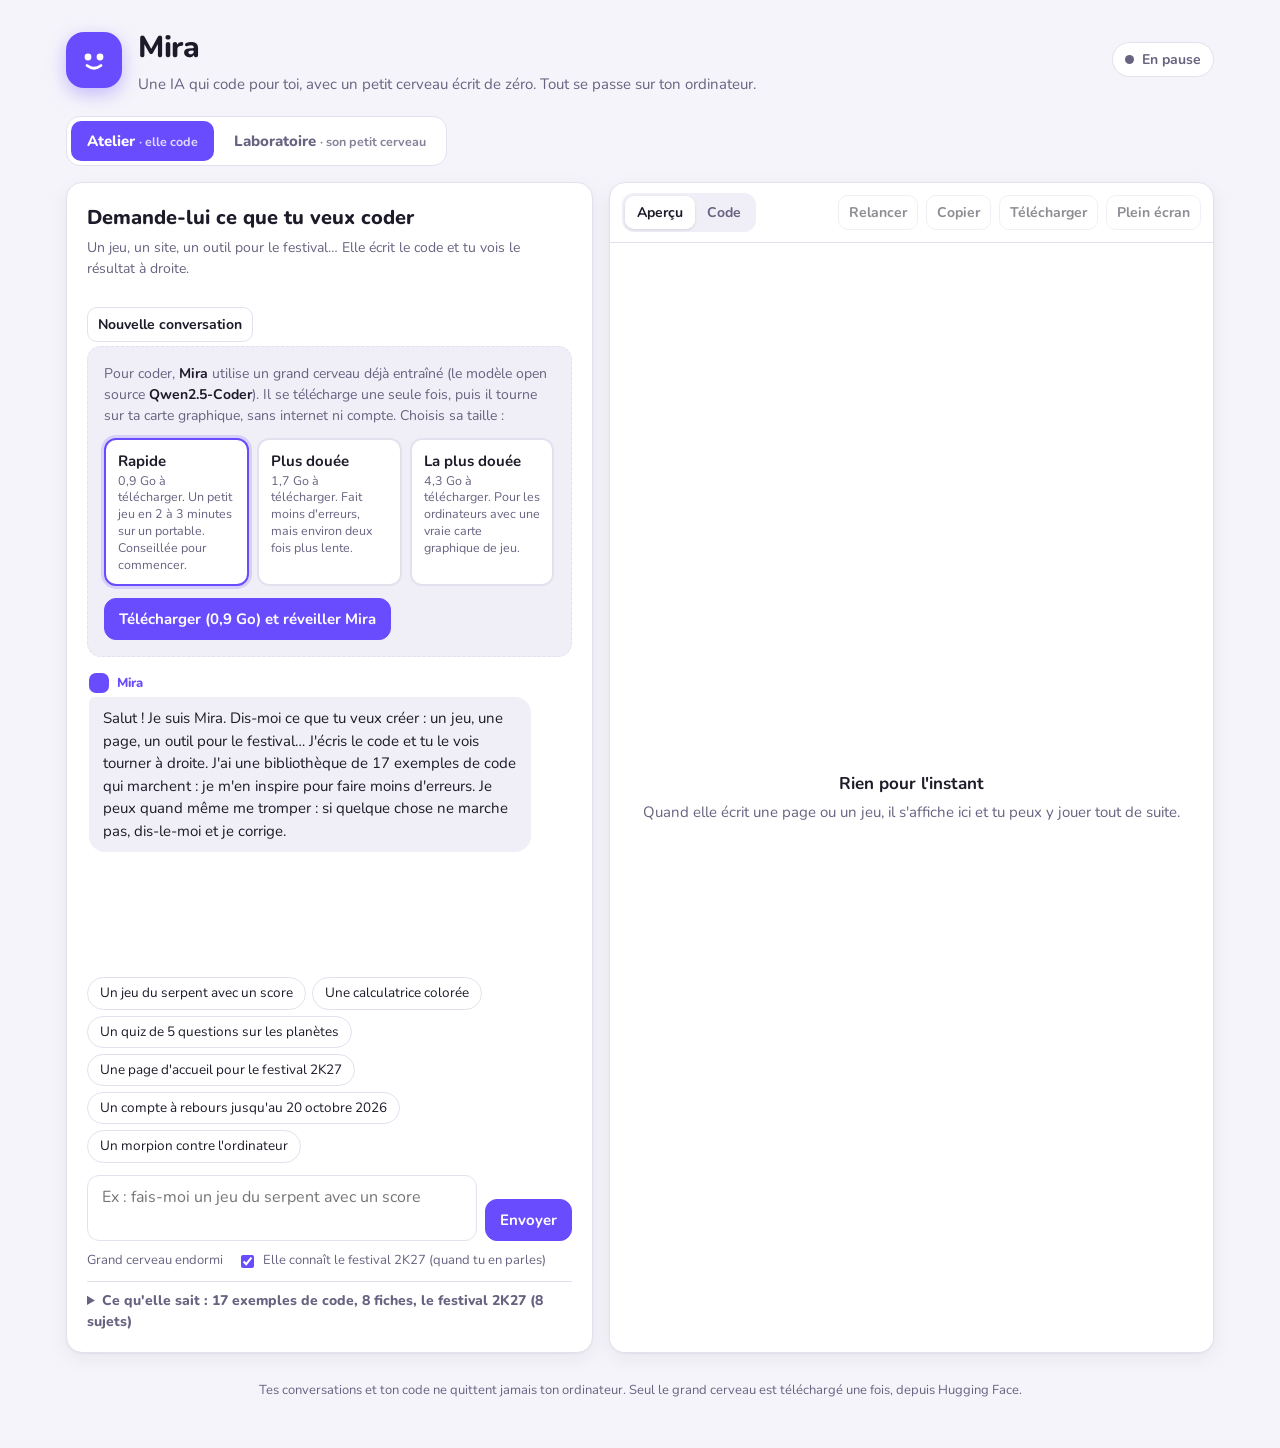
==== index.html @ 59b17da9 "Bibliothèque de Mira : 17 exemples testés, 8 fiches, festival par sujet, Tout lire" ====
<!DOCTYPE html>
<html lang="fr">
<head>
<meta charset="utf-8">
<meta name="viewport" content="width=device-width, initial-scale=1">
<title>Mira</title>
<meta name="description" content="Mira, une IA qui code pour toi et qui tourne entièrement sur ton ordinateur, avec un petit cerveau écrit de zéro que tu entraînes toi-même.">
<link rel="icon" href="data:image/svg+xml,%3Csvg xmlns='http://www.w3.org/2000/svg' viewBox='0 0 32 32'%3E%3Crect width='32' height='32' rx='9' fill='%236a4cff'/%3E%3Ccircle cx='11' cy='13' r='3' fill='white'/%3E%3Ccircle cx='21' cy='13' r='3' fill='white'/%3E%3Cpath d='M10 21q6 5 12 0' stroke='white' stroke-width='2.5' fill='none' stroke-linecap='round'/%3E%3C/svg%3E">
<link rel="preconnect" href="https://fonts.googleapis.com">
<link rel="preconnect" href="https://fonts.gstatic.com" crossorigin>
<link href="https://fonts.googleapis.com/css2?family=Nunito:wght@400;600;700;800&display=swap" rel="stylesheet">
<style>
  :root {
    --fond: #f5f4fa;
    --surface: #ffffff;
    --surface-2: #f0eef7;
    --texte: #1d1b29;
    --doux: #676380;
    --bord: #e4e1ee;
    --accent: #6a4cff;
    --accent-fort: #5536f0;
    --accent-doux: #ebe6ff;
    --sur-accent: #ffffff;
    --vert: #16925f;
    --orange: #c7661c;
    --rouge: #cf3b4b;
    --courbe: #6a4cff;
    --grille: #ebe9f2;
    --ombre: 0 1px 2px rgba(29, 27, 41, .05), 0 6px 20px rgba(29, 27, 41, .06);
    --rayon: 16px;
    --police: 'Nunito', system-ui, -apple-system, 'Segoe UI', sans-serif;
    --mono: ui-monospace, 'Cascadia Mono', 'SF Mono', Consolas, monospace;
    color-scheme: light;
  }
  @media (prefers-color-scheme: dark) {
    :root:not([data-theme="light"]) {
      --fond: #121119;
      --surface: #1b1a25;
      --surface-2: #24222f;
      --texte: #ecebf4;
      --doux: #a29eb8;
      --bord: #2e2c3c;
      --accent: #9a86ff;
      --accent-fort: #b2a3ff;
      --accent-doux: #2a2548;
      --sur-accent: #15131f;
      --vert: #3ecf8e;
      --orange: #f0a35a;
      --rouge: #ff7b88;
      --courbe: #a896ff;
      --grille: #292736;
      --ombre: 0 1px 2px rgba(0, 0, 0, .3), 0 8px 24px rgba(0, 0, 0, .25);
      color-scheme: dark;
    }
  }
  :root[data-theme="dark"] {
    --fond: #121119;
    --surface: #1b1a25;
    --surface-2: #24222f;
    --texte: #ecebf4;
    --doux: #a29eb8;
    --bord: #2e2c3c;
    --accent: #9a86ff;
    --accent-fort: #b2a3ff;
    --accent-doux: #2a2548;
    --sur-accent: #15131f;
    --vert: #3ecf8e;
    --orange: #f0a35a;
    --rouge: #ff7b88;
    --courbe: #a896ff;
    --grille: #292736;
    --ombre: 0 1px 2px rgba(0, 0, 0, .3), 0 8px 24px rgba(0, 0, 0, .25);
    color-scheme: dark;
  }

  * { box-sizing: border-box; }
  [hidden] { display: none !important; }
  html { -webkit-text-size-adjust: 100%; }
  body {
    margin: 0;
    background: var(--fond);
    color: var(--texte);
    font-family: var(--police);
    font-size: 16px;
    line-height: 1.5;
  }
  button, input, select, textarea { font: inherit; color: inherit; }
  .page { max-width: 1180px; margin: 0 auto; padding: 24px 16px 48px; }

  /* ---------- En-tête ---------- */
  .entete { display: flex; align-items: center; gap: 16px; flex-wrap: wrap; margin-bottom: 20px; }
  .logo {
    width: 56px; height: 56px; flex: none; border-radius: 18px;
    background: var(--accent); display: grid; place-items: center;
    box-shadow: 0 6px 18px color-mix(in srgb, var(--accent) 35%, transparent);
  }
  .logo svg { width: 34px; height: 34px; }
  .logo .oeil { transform-origin: center; animation: cligne 5s infinite; }
  @keyframes cligne { 0%, 94%, 100% { transform: scaleY(1); } 96% { transform: scaleY(.1); } }
  .titre { flex: 1; min-width: 220px; }
  .titre input {
    display: block; width: 100%; max-width: 420px;
    border: 1px dashed transparent; border-radius: 10px; background: transparent;
    font-size: 30px; font-weight: 800; letter-spacing: -.01em; padding: 0 8px; margin-left: -9px;
  }
  .titre input:hover { border-color: var(--bord); }
  .titre input:focus { outline: none; border-color: var(--accent); background: var(--surface); }
  .titre p { margin: 2px 0 0; color: var(--doux); font-size: 15px; }
  .pastille {
    display: inline-flex; align-items: center; gap: 8px;
    padding: 6px 12px; border-radius: 999px; background: var(--surface); border: 1px solid var(--bord);
    font-size: 14px; font-weight: 700; color: var(--doux); white-space: nowrap;
  }
  .pastille i { width: 9px; height: 9px; border-radius: 50%; background: var(--doux); }
  .pastille.active { color: var(--vert); }
  .pastille.active i { background: var(--vert); animation: pulse 1.2s infinite; }
  @keyframes pulse { 50% { opacity: .3; } }

  /* ---------- Chiffres ---------- */
  .chiffres { display: grid; grid-template-columns: repeat(6, minmax(0, 1fr)); gap: 12px; margin-bottom: 16px; }
  .chiffre { background: var(--surface); border: 1px solid var(--bord); border-radius: 14px; padding: 12px 14px; min-width: 0; }
  .chiffre span { display: block; font-size: 13px; color: var(--doux); font-weight: 600; }
  .chiffre strong { display: block; font-size: 22px; font-weight: 800; font-variant-numeric: tabular-nums; white-space: nowrap; overflow: hidden; text-overflow: ellipsis; }
  .chiffre small { display: block; font-size: 12px; color: var(--doux); white-space: nowrap; overflow: hidden; text-overflow: ellipsis; }

  /* ---------- Cartes ---------- */
  .grille { display: grid; grid-template-columns: minmax(0, 1.05fr) minmax(0, 1fr); gap: 16px; align-items: start; }
  .carte { background: var(--surface); border: 1px solid var(--bord); border-radius: var(--rayon); box-shadow: var(--ombre); padding: 20px; min-width: 0; }
  .carte h2 { margin: 0 0 4px; font-size: 20px; font-weight: 800; }
  .carte .sous { margin: 0 0 16px; color: var(--doux); font-size: 14px; }
  h3 { font-size: 15px; margin: 20px 0 8px; }

  .boutons { display: flex; flex-wrap: wrap; gap: 8px; align-items: center; }
  .bouton {
    display: inline-flex; align-items: center; justify-content: center; gap: 8px;
    border: 1px solid var(--bord); background: var(--surface); border-radius: 12px;
    padding: 9px 14px; font-weight: 700; font-size: 15px; cursor: pointer;
    transition: background .15s, border-color .15s, transform .05s;
  }
  .bouton:hover { border-color: var(--accent); }
  .bouton:active { transform: translateY(1px); }
  .bouton:disabled { opacity: .5; cursor: default; }
  .bouton.principal { background: var(--accent); border-color: var(--accent); color: var(--sur-accent); min-width: 150px; }
  .bouton.principal:hover { background: var(--accent-fort); }
  .bouton.danger { color: var(--rouge); }
  .bouton.petit { padding: 6px 10px; font-size: 14px; border-radius: 10px; }
  .bouton svg { width: 16px; height: 16px; }
  select.bouton { padding-right: 10px; }
  :focus-visible { outline: 2px solid var(--accent); outline-offset: 2px; }

  .conseil {
    margin: 14px 0 0; padding: 10px 12px; border-radius: 12px;
    background: var(--accent-doux); color: var(--texte); font-size: 14px;
  }
  .conseil[hidden] { display: none; }

  /* ---------- Courbe ---------- */
  .courbe { position: relative; margin-top: 16px; height: 190px; border-radius: 12px; background: var(--surface-2); }
  .courbe canvas { position: absolute; inset: 0; width: 100%; height: 100%; }
  .courbe .vide { position: absolute; inset: 0; display: grid; place-items: center; color: var(--doux); font-size: 14px; text-align: center; padding: 16px; }
  .courbe .vide[hidden] { display: none; }
  .legende { display: flex; justify-content: space-between; gap: 8px; font-size: 12px; color: var(--doux); margin-top: 6px; }

  /* ---------- Journal ---------- */
  .journal { list-style: none; margin: 0; padding: 0; max-height: 360px; overflow-y: auto; display: grid; gap: 8px; }
  .journal li { border: 1px solid var(--bord); border-radius: 12px; padding: 8px 12px; }
  .journal .meta { font-size: 12px; color: var(--doux); font-weight: 700; display: flex; justify-content: space-between; gap: 8px; }
  .journal .ecrit { font-family: var(--mono); font-size: 13.5px; white-space: pre-wrap; word-break: break-word; margin-top: 2px; }
  .journal .question { color: var(--doux); }
  .journal:empty::before { content: "Rien pour l'instant."; color: var(--doux); font-size: 14px; }

  /* ---------- Discussion ---------- */
  .discussion { display: flex; flex-direction: column; }
  .modes { display: inline-flex; padding: 3px; background: var(--surface-2); border-radius: 12px; margin-bottom: 12px; }
  .modes button { border: 0; background: transparent; padding: 6px 12px; border-radius: 9px; font-weight: 700; font-size: 14px; color: var(--doux); cursor: pointer; }
  .modes button[aria-pressed="true"] { background: var(--surface); color: var(--texte); box-shadow: 0 1px 3px rgba(0,0,0,.12); }
  .messages {
    height: 440px; overflow-y: auto; padding: 4px 2px 8px;
    display: flex; flex-direction: column; gap: 10px;
  }
  .bulle { max-width: 86%; padding: 9px 13px; border-radius: 16px; white-space: pre-wrap; word-break: break-word; }
  .bulle.toi { align-self: flex-end; background: var(--accent); color: var(--sur-accent); border-bottom-right-radius: 6px; }
  .bulle.ia { align-self: flex-start; background: var(--surface-2); border-bottom-left-radius: 6px; }
  .bulle.ia .qui { display: block; font-size: 12px; font-weight: 800; color: var(--accent); margin-bottom: 1px; }
  .bulle.ia b { font-weight: 800; }
  .bulle .ecrit:empty::after { content: "…"; animation: pulse 1s infinite; }
  .bulle .apprendre { display: block; margin-top: 6px; border: 0; background: none; padding: 0; color: var(--doux); font-size: 13px; font-weight: 700; cursor: pointer; text-decoration: underline; text-underline-offset: 2px; }
  .bulle .apprendre:hover { color: var(--accent); }
  .lecon { display: flex; gap: 6px; margin-top: 8px; flex-wrap: wrap; }
  .lecon input { flex: 1; min-width: 160px; border: 1px solid var(--bord); background: var(--surface); border-radius: 10px; padding: 6px 10px; }
  .accueil { margin: auto; text-align: center; color: var(--doux); font-size: 14px; max-width: 320px; padding: 20px 0; }
  .accueil strong { display: block; color: var(--texte); font-size: 16px; margin-bottom: 4px; }
  .suggestions { display: flex; flex-wrap: wrap; justify-content: center; gap: 6px; margin-top: 12px; }
  .suggestions button { border: 1px solid var(--bord); background: var(--surface); border-radius: 999px; padding: 4px 11px; font-size: 13px; cursor: pointer; }
  .suggestions button:hover { border-color: var(--accent); }
  .saisie { display: flex; gap: 8px; margin-top: 10px; }
  .saisie input { flex: 1; min-width: 0; border: 1px solid var(--bord); background: var(--surface); border-radius: 12px; padding: 10px 14px; }
  .saisie input:focus { outline: none; border-color: var(--accent); }
  .reglage { display: flex; align-items: center; gap: 10px; margin-top: 12px; font-size: 14px; color: var(--doux); flex-wrap: wrap; }
  .reglage input[type="range"] { flex: 1; min-width: 120px; accent-color: var(--accent); }
  .reglage output { font-weight: 800; color: var(--texte); min-width: 74px; }

  /* ---------- Onglets ---------- */
  .onglets { margin-top: 16px; }
  .barre-onglets { display: flex; gap: 4px; overflow-x: auto; border-bottom: 1px solid var(--bord); margin: -4px -4px 18px; padding: 0 4px; }
  .barre-onglets button {
    border: 0; background: none; padding: 10px 14px; font-weight: 800; font-size: 15px; color: var(--doux);
    border-bottom: 3px solid transparent; margin-bottom: -1px; cursor: pointer; white-space: nowrap;
  }
  .barre-onglets button[aria-selected="true"] { color: var(--texte); border-bottom-color: var(--accent); }
  [role="tabpanel"][hidden] { display: none; }

  textarea.texte {
    width: 100%; min-height: 320px; resize: vertical; border: 1px solid var(--bord); border-radius: 12px;
    background: var(--surface-2); padding: 12px 14px; font-family: var(--mono); font-size: 13.5px; line-height: 1.45;
  }
  textarea.texte:focus { outline: none; border-color: var(--accent); }
  .compteur { font-size: 13px; color: var(--doux); margin: 8px 0 0; }
  .lecons { list-style: none; margin: 0; padding: 0; display: grid; gap: 6px; }
  .lecons li { display: flex; gap: 10px; align-items: center; border: 1px solid var(--bord); border-radius: 10px; padding: 6px 6px 6px 12px; font-size: 14px; }
  .lecons li span { flex: 1; min-width: 0; overflow-wrap: anywhere; }
  .lecons li em { color: var(--doux); font-style: normal; }
  .lecons:empty::before { content: "Aucune leçon pour l'instant. Dans la discussion, clique sur « Lui apprendre une meilleure réponse » sous une réponse ratée."; color: var(--doux); font-size: 14px; }

  .tete { display: grid; grid-template-columns: minmax(0, 1fr) minmax(0, 1fr); gap: 20px; }
  .tete textarea { width: 100%; min-height: 110px; resize: vertical; border: 1px solid var(--bord); border-radius: 12px; background: var(--surface-2); padding: 10px 12px; font-family: var(--mono); font-size: 14px; }
  .barres { display: grid; gap: 5px; }
  .barre {
    display: grid; grid-template-columns: 42px minmax(0, 1fr) 54px; align-items: center; gap: 8px;
    border: 0; background: none; padding: 2px 4px; border-radius: 8px; cursor: pointer; text-align: left;
  }
  .barre:hover { background: var(--surface-2); }
  .barre .lettre { font-family: var(--mono); font-weight: 700; text-align: center; background: var(--surface-2); border-radius: 6px; padding: 1px 0; }
  .barre .jauge { height: 14px; border-radius: 7px; background: var(--surface-2); overflow: hidden; }
  .barre .jauge i { display: block; height: 100%; background: var(--accent); border-radius: 7px; transition: width .25s; }
  .barre .pc { font-size: 13px; font-variant-numeric: tabular-nums; color: var(--doux); text-align: right; }

  .explication { max-width: 780px; }
  .explication ol { padding-left: 22px; }
  .explication li { margin-bottom: 12px; }
  .explication li strong { display: block; }
  .schema { display: flex; flex-wrap: wrap; align-items: center; gap: 8px; margin: 8px 0 22px; }
  .schema div { background: var(--surface-2); border: 1px solid var(--bord); border-radius: 12px; padding: 8px 12px; font-size: 13px; text-align: center; }
  .schema div b { display: block; font-size: 12px; color: var(--doux); font-weight: 700; }
  .schema div code { font-family: var(--mono); font-size: 13px; }
  .schema .fleche { border: 0; background: none; padding: 0; color: var(--doux); }
  .encadre { border-left: 4px solid var(--accent); background: var(--accent-doux); padding: 12px 16px; border-radius: 0 12px 12px 0; margin-top: 18px; }
  .encadre p { margin: 6px 0 0; }

  .ligne-sauvegarde { display: flex; flex-wrap: wrap; gap: 8px; margin: 12px 0; }
  .etat-sauvegarde { color: var(--doux); font-size: 14px; }

  .toast {
    position: fixed; left: 50%; bottom: 20px; transform: translate(-50%, 20px); opacity: 0;
    background: var(--texte); color: var(--fond); padding: 10px 16px; border-radius: 12px; font-weight: 700; font-size: 14px;
    transition: opacity .2s, transform .2s; pointer-events: none; max-width: calc(100% - 32px); text-align: center; z-index: 10;
  }
  .toast.visible { opacity: 1; transform: translate(-50%, 0); }
  footer { margin-top: 28px; color: var(--doux); font-size: 13px; text-align: center; }

  /* ---------- Les deux espaces : Atelier / Laboratoire ---------- */
  .vues { display: inline-flex; gap: 4px; padding: 4px; background: var(--surface); border: 1px solid var(--bord); border-radius: 14px; margin-bottom: 16px; max-width: 100%; overflow-x: auto; }
  .vues button { border: 0; background: none; padding: 9px 16px; border-radius: 10px; font-weight: 800; font-size: 15px; color: var(--doux); cursor: pointer; white-space: nowrap; }
  .vues button[aria-selected="true"] { background: var(--accent); color: var(--sur-accent); }
  .vues button small { font-weight: 700; opacity: .8; }
  .vue[hidden] { display: none; }

  /* ---------- Atelier ---------- */
  .atelier { display: grid; grid-template-columns: minmax(0, 1fr) minmax(0, 1.15fr); gap: 16px; align-items: stretch; }
  .conversation { display: flex; flex-direction: column; min-height: 660px; }
  .entete-carte { display: flex; justify-content: space-between; align-items: flex-start; gap: 12px; flex-wrap: wrap; }
  .reveil { border: 1px dashed var(--bord); border-radius: 14px; padding: 16px; margin: 4px 0 12px; background: var(--surface-2); }
  .reveil[hidden] { display: none; }
  .reveil p { margin: 0 0 12px; font-size: 14px; color: var(--doux); }
  .reveil p strong { color: var(--texte); }
  .modeles { display: grid; grid-template-columns: repeat(3, minmax(0, 1fr)); gap: 8px; margin-bottom: 12px; }
  .modele { position: relative; display: block; border: 2px solid var(--bord); border-radius: 12px; padding: 10px 12px; background: var(--surface); cursor: pointer; }
  .modele input { position: absolute; opacity: 0; pointer-events: none; }
  .modele:has(input:checked) { border-color: var(--accent); box-shadow: 0 0 0 3px color-mix(in srgb, var(--accent) 18%, transparent); }
  .modele:has(input:focus-visible) { outline: 2px solid var(--accent); outline-offset: 2px; }
  .modele b { display: block; font-size: 15px; }
  .modele span { display: block; font-size: 12.5px; color: var(--doux); line-height: 1.35; }
  .modele em { display: inline-block; margin-top: 4px; font-style: normal; font-size: 12px; font-weight: 800; color: var(--vert); }
  .progression { height: 10px; border-radius: 5px; background: var(--surface); border: 1px solid var(--bord); overflow: hidden; margin-top: 12px; }
  .progression i { display: block; height: 100%; width: 0; background: var(--accent); transition: width .3s; }
  .progression[hidden], #progression-texte[hidden] { display: none; }
  #progression-texte { margin: 6px 0 0; font-size: 13px; color: var(--doux); }
  .alerte { margin: 10px 0 0; padding: 10px 12px; border-radius: 10px; background: color-mix(in srgb, var(--rouge) 12%, transparent); color: var(--texte); font-size: 14px; }
  .alerte[hidden] { display: none; }

  .fil { flex: 1; min-height: 300px; max-height: 560px; overflow-y: auto; display: flex; flex-direction: column; gap: 12px; padding: 4px 2px 8px; }
  .msg { max-width: 92%; word-break: break-word; }
  .msg.toi { align-self: flex-end; background: var(--accent); color: var(--sur-accent); padding: 9px 13px; border-radius: 16px 16px 6px 16px; white-space: pre-wrap; }
  .msg.mira { align-self: flex-start; width: 92%; }
  .msg.mira .qui { display: flex; align-items: center; gap: 8px; font-size: 13px; font-weight: 800; color: var(--accent); margin-bottom: 4px; }
  .msg.mira .qui i { width: 20px; height: 20px; border-radius: 7px; background: var(--accent); display: inline-block; }
  .msg.mira .corps { background: var(--surface-2); padding: 10px 14px; border-radius: 6px 16px 16px 16px; font-size: 15px; }
  .corps > :first-child { margin-top: 0; }
  .corps > :last-child { margin-bottom: 0; }
  .corps p { margin: 0 0 8px; }
  .corps ul, .corps ol { margin: 0 0 8px; padding-left: 22px; }
  .corps h3, .corps h4 { margin: 10px 0 6px; font-size: 15px; }
  .corps code.enligne { font-family: var(--mono); font-size: 13.5px; background: var(--surface); border: 1px solid var(--bord); border-radius: 6px; padding: 0 5px; }
  .corps .curseur::after { content: "▍"; color: var(--accent); animation: pulse 1s infinite; }
  .note { font-size: 13px; color: var(--doux); margin-top: 6px; }
  .bloc-code { margin: 8px 0; border: 1px solid var(--bord); border-radius: 12px; overflow: hidden; background: var(--surface); }
  .bloc-entete { display: flex; align-items: center; gap: 6px; padding: 6px 8px 6px 12px; border-bottom: 1px solid var(--bord); font-size: 12px; font-weight: 800; color: var(--doux); text-transform: uppercase; letter-spacing: .04em; }
  .bloc-entete span { flex: 1; }
  .bloc-entete button { text-transform: none; letter-spacing: 0; }
  .bloc-code pre { margin: 0; padding: 10px 12px; max-height: 260px; overflow: auto; font-family: var(--mono); font-size: 12.5px; line-height: 1.5; tab-size: 2; }
  .idees { display: flex; flex-wrap: wrap; gap: 6px; margin: 8px 0 4px; }
  .idees[hidden] { display: none; }
  .idees button { border: 1px solid var(--bord); background: var(--surface); border-radius: 999px; padding: 5px 12px; font-size: 13.5px; cursor: pointer; }
  .idees button:hover { border-color: var(--accent); }
  .demande { display: flex; gap: 8px; align-items: flex-end; margin-top: 8px; }
  .demande textarea { flex: 1; min-width: 0; resize: none; max-height: 180px; border: 1px solid var(--bord); background: var(--surface); border-radius: 12px; padding: 10px 14px; line-height: 1.4; }
  .demande textarea:focus { outline: none; border-color: var(--accent); }
  .demande .bouton { min-width: 0; }
  .etat-cerveau { display: flex; flex-wrap: wrap; align-items: center; gap: 8px 14px; margin-top: 10px; font-size: 13px; color: var(--doux); }
  .etat-cerveau label { display: inline-flex; align-items: center; gap: 6px; cursor: pointer; }
  .etat-cerveau input { accent-color: var(--accent); }
  .savoirs { margin-top: 10px; border-top: 1px solid var(--bord); padding-top: 8px; }
  .savoirs summary { cursor: pointer; font-size: 14px; font-weight: 800; color: var(--doux); }
  .savoirs summary:hover { color: var(--accent); }
  .savoirs .sous { margin: 8px 0; font-size: 13px; }
  .savoirs-liste { display: flex; flex-wrap: wrap; gap: 6px; }
  .savoirs-liste button { border: 1px solid var(--bord); background: var(--surface); border-radius: 999px; padding: 4px 11px; font-size: 13px; cursor: pointer; }
  .savoirs-liste button:hover { border-color: var(--accent); }
  .lien { border: 0; background: none; padding: 0; color: var(--doux); font-weight: 700; font-size: 13px; text-decoration: underline; text-underline-offset: 2px; cursor: pointer; }
  .lien:hover { color: var(--accent); }

  .apercu { display: flex; flex-direction: column; min-height: 660px; padding: 0; overflow: hidden; }
  .apercu-barre { display: flex; align-items: center; gap: 8px; padding: 10px 12px; border-bottom: 1px solid var(--bord); flex-wrap: wrap; }
  .apercu-barre .modes { margin: 0; }
  .apercu-barre .espace { flex: 1; }
  .apercu-corps { position: relative; flex: 1; min-height: 560px; background: #fff; }
  .apercu-corps iframe { position: absolute; inset: 0; width: 100%; height: 100%; border: 0; background: #fff; }
  .apercu-corps pre { position: absolute; inset: 0; margin: 0; overflow: auto; padding: 14px 16px; background: var(--surface); color: var(--texte); font-family: var(--mono); font-size: 13px; line-height: 1.5; tab-size: 2; }
  .apercu-corps pre[hidden], .apercu-corps iframe[hidden], .apercu-vide[hidden] { display: none; }
  .apercu-vide { position: absolute; inset: 0; display: grid; place-items: center; text-align: center; padding: 24px; background: var(--surface); color: var(--doux); font-size: 15px; }
  .apercu-vide strong { display: block; color: var(--texte); font-size: 17px; margin-bottom: 4px; }
  .erreur-code {
    position: absolute; left: 12px; right: 12px; bottom: 12px; display: flex; flex-wrap: wrap; align-items: center; gap: 8px;
    padding: 10px 12px; border-radius: 12px; background: var(--surface); border: 2px solid var(--rouge); box-shadow: var(--ombre); font-size: 14px;
  }
  .erreur-code span { flex: 1; min-width: 200px; overflow-wrap: anywhere; }
  .modes button:disabled { opacity: .45; cursor: default; }

  /* Couleurs du code (highlight.js) */
  .hljs-keyword, .hljs-selector-tag, .hljs-built_in, .hljs-name { color: #8250df; }
  .hljs-string, .hljs-attr-value, .hljs-template-variable, .hljs-addition { color: #0a7f4f; }
  .hljs-number, .hljs-literal, .hljs-symbol { color: #b35900; }
  .hljs-comment, .hljs-quote, .hljs-meta { color: #8a8799; font-style: italic; }
  .hljs-attr, .hljs-attribute, .hljs-property, .hljs-selector-class, .hljs-selector-id { color: #0550ae; }
  .hljs-title, .hljs-title.function_, .hljs-section { color: #c2185b; }
  @media (prefers-color-scheme: dark) {
    :root:not([data-theme="light"]) .hljs-keyword, :root:not([data-theme="light"]) .hljs-selector-tag, :root:not([data-theme="light"]) .hljs-built_in, :root:not([data-theme="light"]) .hljs-name { color: #c4a7ff; }
    :root:not([data-theme="light"]) .hljs-string, :root:not([data-theme="light"]) .hljs-template-variable, :root:not([data-theme="light"]) .hljs-addition { color: #7ee0a8; }
    :root:not([data-theme="light"]) .hljs-number, :root:not([data-theme="light"]) .hljs-literal, :root:not([data-theme="light"]) .hljs-symbol { color: #ffb86b; }
    :root:not([data-theme="light"]) .hljs-attr, :root:not([data-theme="light"]) .hljs-attribute, :root:not([data-theme="light"]) .hljs-property, :root:not([data-theme="light"]) .hljs-selector-class, :root:not([data-theme="light"]) .hljs-selector-id { color: #8ec5ff; }
    :root:not([data-theme="light"]) .hljs-title, :root:not([data-theme="light"]) .hljs-section { color: #ff8fc2; }
  }

  @media (max-width: 980px) {
    .chiffres { grid-template-columns: repeat(3, minmax(0, 1fr)); }
    .grille { grid-template-columns: minmax(0, 1fr); }
    .tete { grid-template-columns: minmax(0, 1fr); }
    .atelier { grid-template-columns: minmax(0, 1fr); }
    .conversation { min-height: 0; }
    .apercu { min-height: 520px; }
    .apercu-corps { min-height: 460px; }
  }
  @media (max-width: 620px) {
    .modeles { grid-template-columns: minmax(0, 1fr); }
  }
  @media (max-width: 520px) {
    .page { padding-top: 16px; }
    .chiffres { grid-template-columns: repeat(2, minmax(0, 1fr)); gap: 8px; }
    .chiffre strong { font-size: 19px; }
    .carte { padding: 16px; }
    .titre input { font-size: 26px; }
    .messages { height: 380px; }
    .bouton.principal { flex: 1; }
  }
</style>
</head>
<body>
<div class="page">

  <header class="entete">
    <div class="logo" aria-hidden="true">
      <svg viewBox="0 0 34 34"><g class="oeil"><circle cx="11" cy="14" r="3.4" fill="#fff"/><circle cx="23" cy="14" r="3.4" fill="#fff"/></g><path d="M10 22.5q7 5.5 14 0" stroke="#fff" stroke-width="2.8" fill="none" stroke-linecap="round"/></svg>
    </div>
    <div class="titre">
      <input id="nom" maxlength="24" spellcheck="false" autocomplete="off" title="Clique pour renommer ton IA" aria-label="Nom de ton IA">
      <p>Une IA qui code pour toi, avec un petit cerveau écrit de zéro. Tout se passe sur ton ordinateur.</p>
    </div>
    <span class="pastille" id="pastille" title="État de l'entraînement du petit cerveau"><i></i><span>En pause</span></span>
  </header>

  <nav class="vues" role="tablist" aria-label="Espaces">
    <button role="tab" id="onglet-atelier" aria-controls="vue-atelier" aria-selected="true">Atelier <small>· elle code</small></button>
    <button role="tab" id="onglet-labo" aria-controls="vue-labo" aria-selected="false" tabindex="-1">Laboratoire <small>· son petit cerveau</small></button>
  </nav>

  <div class="vue" id="vue-atelier" role="tabpanel" aria-labelledby="onglet-atelier">
    <div class="atelier">
      <article class="carte conversation">
        <div class="entete-carte">
          <div>
            <h2 id="titre-atelier">Demande-lui ce que tu veux coder</h2>
            <p class="sous">Un jeu, un site, un outil pour le festival… Elle écrit le code et tu vois le résultat à droite.</p>
          </div>
          <button class="bouton petit" type="button" id="nouvelle-conversation">Nouvelle conversation</button>
        </div>

        <div class="reveil" id="reveil">
          <p>Pour coder, <strong id="nom-reveil">Mira</strong> utilise un grand cerveau déjà entraîné (le modèle open source <strong>Qwen2.5-Coder</strong>). Il se télécharge une seule fois, puis il tourne sur ta carte graphique, sans internet ni compte. Choisis sa taille :</p>
          <div class="modeles" id="modeles" role="radiogroup" aria-label="Taille du grand cerveau"></div>
          <button class="bouton principal" type="button" id="reveiller">Réveiller Mira</button>
          <div class="progression" id="progression" hidden><i></i></div>
          <p id="progression-texte" hidden></p>
          <p class="alerte" id="alerte-gpu" hidden></p>
        </div>

        <div class="fil" id="fil" aria-live="polite"></div>
        <div class="idees" id="idees"></div>
        <form class="demande" id="demande" autocomplete="off">
          <textarea id="texte-demande" rows="2" placeholder="Ex : fais-moi un jeu du serpent avec un score" aria-label="Ta demande"></textarea>
          <button class="bouton principal" type="submit" id="envoyer">Envoyer</button>
          <button class="bouton" type="button" id="arreter" hidden>Stop</button>
        </form>
        <div class="etat-cerveau">
          <span id="etat-grand-cerveau">Grand cerveau endormi</span>
          <label title="Ajoute le programme du festival 2K27 à ce qu'elle sait"><input type="checkbox" id="avec-festival"> Elle connaît le festival 2K27 (quand tu en parles)</label>
          <button class="lien" type="button" id="changer-cerveau" hidden>Changer de taille</button>
        </div>
        <details class="savoirs" id="savoirs">
          <summary id="savoirs-titre">Ce qu'elle sait</summary>
          <p class="sous">Avant de répondre, elle cherche ici ce qui ressemble à ta demande et le relit. Clique sur un exemple pour le voir tourner.</p>
          <div class="savoirs-liste" id="savoirs-exemples"></div>
          <p class="sous" id="savoirs-fiches"></p>
        </details>
      </article>

      <article class="carte apercu" aria-label="Résultat">
        <div class="apercu-barre">
          <div class="modes" role="group" aria-label="Affichage">
            <button type="button" id="voir-apercu" aria-pressed="true">Aperçu</button>
            <button type="button" id="voir-code" aria-pressed="false">Code</button>
          </div>
          <span class="espace"></span>
          <button class="bouton petit" type="button" id="recharger" disabled>Relancer</button>
          <button class="bouton petit" type="button" id="copier" disabled>Copier</button>
          <button class="bouton petit" type="button" id="telecharger-code" disabled>Télécharger</button>
          <button class="bouton petit" type="button" id="plein-ecran" disabled>Plein écran</button>
        </div>
        <div class="apercu-corps">
          <iframe id="cadre" title="Aperçu du code de Mira" sandbox="allow-scripts allow-modals allow-forms allow-pointer-lock" hidden></iframe>
          <pre id="code-brut" hidden><code></code></pre>
          <div class="apercu-vide" id="apercu-vide"><div><strong>Rien pour l'instant</strong>Quand elle écrit une page ou un jeu, il s'affiche ici et tu peux y jouer tout de suite.</div></div>
        </div>
      </article>
    </div>
  </div>

  <div class="vue" id="vue-labo" role="tabpanel" aria-labelledby="onglet-labo" hidden>
  <section class="chiffres" aria-label="Où en est ton IA">
    <div class="chiffre"><span>Étape</span><strong id="c-etape">0</strong><small>d'entraînement</small></div>
    <div class="chiffre"><span>Lettres lues</span><strong id="c-lettres">0</strong><small id="c-pages">≈ 0 page</small></div>
    <div class="chiffre"><span>Réussite</span><strong id="c-reussite">–</strong><small>lettres bien devinées</small></div>
    <div class="chiffre"><span>Erreur</span><strong id="c-perte">–</strong><small>plus c'est bas, mieux c'est</small></div>
    <div class="chiffre"><span>Vitesse</span><strong id="c-vitesse">–</strong><small>étapes par seconde</small></div>
    <div class="chiffre"><span>Cerveau</span><strong id="c-params">–</strong><small id="c-cerveau">paramètres</small></div>
  </section>

  <main class="grille">
    <article class="carte">
      <h2>Son entraînement</h2>
      <p class="sous">Elle lit ses textes et essaie de deviner chaque lettre suivante. À chaque étape, elle règle un peu ses paramètres.</p>
      <div class="boutons">
        <button class="bouton principal" id="bouton-entrainer" type="button">
          <svg viewBox="0 0 16 16" aria-hidden="true"><path d="M4 2.5v11l9-5.5z" fill="currentColor"/></svg>
          <span>Entraîner</span>
        </button>
        <select class="bouton" id="taille" aria-label="Taille du cerveau"></select>
        <button class="bouton danger" id="recommencer" type="button">Recommencer de zéro</button>
      </div>
      <p class="conseil" id="conseil-debut">Au début, ses paramètres sont tirés au hasard : elle ne sait rien du tout. Appuie sur <b>Entraîner</b> puis regarde le journal : en quelques minutes, elle passe du charabia à de vraies phrases.</p>

      <div class="courbe" id="courbe">
        <canvas id="canvas-courbe" aria-label="Courbe de l'erreur au fil de l'entraînement" role="img"></canvas>
        <div class="vide" id="courbe-vide">La courbe de son erreur apparaîtra ici pendant l'entraînement.</div>
      </div>
      <div class="legende"><span>Erreur (perte)</span><span id="legende-x">étapes</span></div>

      <h3>Journal : ce qu'elle écrit au fil du temps</h3>
      <ol class="journal" id="journal" reversed></ol>
    </article>

    <article class="carte discussion">
      <h2 id="titre-discussion">Parler avec ton IA</h2>
      <p class="sous" id="sous-discussion">Elle répond en devinant une lettre après l'autre, avec ce qu'elle a appris.</p>
      <div class="modes" role="group" aria-label="Mode">
        <button type="button" data-mode="discuter" aria-pressed="true">Discuter</button>
        <button type="button" data-mode="ecrire" aria-pressed="false">Écrire la suite</button>
      </div>
      <div class="messages" id="messages" aria-live="polite"></div>
      <form class="saisie" id="formulaire" autocomplete="off">
        <input id="message" maxlength="120" placeholder="Écris-lui quelque chose…" aria-label="Ton message">
        <button class="bouton principal" type="submit" style="min-width:0">Envoyer</button>
      </form>
      <div class="reglage">
        <label for="imagination">Imagination</label>
        <input type="range" id="imagination" min="0.2" max="1.5" step="0.05" value="0.6">
        <output id="imagination-valeur" for="imagination">0,60</output>
      </div>
    </article>
  </main>

  <section class="carte onglets">
    <div class="barre-onglets" role="tablist" aria-label="Plus">
      <button role="tab" id="t-lit" aria-controls="p-lit" aria-selected="true">Ce qu'elle lit</button>
      <button role="tab" id="t-tete" aria-controls="p-tete" aria-selected="false" tabindex="-1">Dans sa tête</button>
      <button role="tab" id="t-comment" aria-controls="p-comment" aria-selected="false" tabindex="-1">Comment ça marche</button>
      <button role="tab" id="t-sauve" aria-controls="p-sauve" aria-selected="false" tabindex="-1">Sauvegarde</button>
    </div>

    <div role="tabpanel" id="p-lit" aria-labelledby="t-lit">
      <p class="sous">Tout ce qu'elle saura dire vient de ces textes. Change-les, ajoute tes propres phrases, puis clique sur « Utiliser ce texte ». Pour qu'elle sache discuter, garde le format <code>Toi : …</code> / <code>IA : …</code>. <code>{nom}</code> sera remplacé par son nom.</p>
      <div class="boutons" style="margin-bottom:10px">
        <button class="bouton petit" type="button" data-modele="tout">Tout lire (le plus de données)</button>
        <button class="bouton petit" type="button" data-modele="discussions">Modèle : discussions</button>
        <button class="bouton petit" type="button" data-modele="festival">Modèle : festival 2K27</button>
        <button class="bouton petit" type="button" data-modele="histoires">Modèle : histoires</button>
        <button class="bouton petit" type="button" data-modele="vide">Page blanche</button>
      </div>
      <textarea class="texte" id="textes" spellcheck="false" aria-label="Les textes qu'elle lit"></textarea>
      <p class="compteur" id="compteur"></p>
      <div class="boutons" style="margin-top:10px">
        <button class="bouton principal" type="button" id="utiliser" disabled>Utiliser ce texte</button>
        <button class="bouton" type="button" id="annuler-textes" disabled>Annuler les changements</button>
      </div>
      <h3>Tes leçons</h3>
      <p class="sous" style="margin-bottom:8px">Les bonnes réponses que tu lui as apprises dans la discussion. Elle les révise plus souvent que le reste.</p>
      <ul class="lecons" id="lecons"></ul>
    </div>

    <div role="tabpanel" id="p-tete" aria-labelledby="t-tete" hidden>
      <p class="sous">Écris le début d'un texte : tu vois les lettres qu'elle pense voir venir ensuite, avec leur probabilité. Clique sur une lettre pour l'ajouter et continuer. Pendant l'entraînement, regarde ses certitudes grandir !</p>
      <div class="tete">
        <div>
          <textarea id="tete-texte" spellcheck="false" aria-label="Début du texte"></textarea>
          <div class="boutons" style="margin-top:8px">
            <button class="bouton petit" type="button" id="tete-hasard">Laisser l'IA choisir</button>
            <button class="bouton petit" type="button" id="tete-effacer">Effacer la dernière lettre</button>
          </div>
        </div>
        <div class="barres" id="barres" aria-live="polite"></div>
      </div>
    </div>

    <div role="tabpanel" id="p-comment" aria-labelledby="t-comment" hidden>
      <div class="explication">
        <div class="schema" aria-label="Schéma du cerveau">
          <div><b>Texte</b><code>Je m'appel</code></div><span class="fleche">→</span>
          <div><b>Numéros</b><code>36 71 1 …</code></div><span class="fleche">→</span>
          <div><b>Plongements</b>listes de nombres</div><span class="fleche">→</span>
          <div><b>Attention + réflexion</b><span id="schema-couches">× 2 couches</span></div><span class="fleche">→</span>
          <div><b>Probabilités</b><code>« l » : 94 %</code></div><span class="fleche">→</span>
          <div><b>Lettre choisie</b><code>l</code></div>
        </div>
        <ol>
          <li><strong>Elle lit lettre par lettre.</strong>Ton IA connaît 125 caractères : les lettres, les accents, les chiffres et la ponctuation. Chaque caractère a un numéro, et elle ne voit que ces numéros.</li>
          <li><strong>Chaque lettre devient une liste de nombres.</strong>C'est son « plongement ». Au début, ces nombres sont tirés au hasard. Avec l'entraînement, les lettres qui jouent le même rôle (comme les voyelles) finissent avec des listes qui se ressemblent.</li>
          <li><strong>L'attention : regarder en arrière.</strong>Pour deviner la suite, chaque lettre regarde les lettres d'avant et choisit celles qui comptent. Après « Enchantée, », par exemple, elle doit retrouver le prénom écrit plus haut pour le recopier.</li>
          <li><strong>Une probabilité pour chaque lettre possible.</strong>À la fin, elle donne une chance à chacun des 125 caractères. Tu peux le voir en direct dans l'onglet « Dans sa tête ».</li>
          <li><strong>Elle se corrige : c'est l'entraînement.</strong>On compare sa prédiction avec la vraie lettre du texte. L'erreur (la « perte ») mesure à quel point elle s'est trompée. Ensuite, la <em>rétropropagation</em> calcule, pour chacun de ses paramètres, dans quel sens le tourner pour se tromper un peu moins, et l'optimiseur <em>Adam</em> fait ce petit réglage. Une étape = 8 morceaux de texte lus, corrigés et réglés.</li>
          <li><strong>Pour parler, elle continue le texte.</strong>Quand tu lui écris, elle lit « Toi : ton message / IA : » et tire une lettre au hasard selon ses probabilités, puis une autre, jusqu'au retour à la ligne. Le curseur « Imagination » (la <em>température</em>) la rend plus sage ou plus farfelue.</li>
        </ol>
        <div class="encadre">
          <strong>Et les grandes IA comme Claude ?</strong>
          <p>Elles sont construites sur le même principe : ce sont aussi des Transformers qui devinent la suite d'un texte, morceau par morceau. La différence, c'est l'échelle. Elles ont des milliards de paramètres au lieu de quelques dizaines de milliers, elles ont lu une immense quantité de textes, et elles ont reçu un entraînement supplémentaire pour apprendre à être utiles et honnêtes.</p>
          <p>Ton IA, elle, n'a lu que ses quelques pages. Elle apprend surtout par cœur : si tu lui poses une question qu'elle n'a jamais lue, elle mélange des morceaux de réponses qu'elle connaît. Elle ne calcule pas vraiment non plus. Elle se souvient de « 7 x 8 = 56 » parce qu'elle l'a lu.</p>
        </div>
        <p class="sous" style="margin-top:16px">Le code de son cerveau est dans le fichier <code>cerveau.js</code>, entièrement commenté en français, sans aucune bibliothèque.</p>
      </div>
    </div>

    <div role="tabpanel" id="p-sauve" aria-labelledby="t-sauve" hidden>
      <p class="sous">Ton IA se sauvegarde toute seule dans ce navigateur pendant l'entraînement. Tu peux aussi télécharger son cerveau dans un fichier pour le garder ou le partager, avec ses textes et ses leçons.</p>
      <p class="etat-sauvegarde" id="etat-sauvegarde">Pas encore sauvegardée.</p>
      <div class="ligne-sauvegarde">
        <button class="bouton" type="button" id="telecharger">Télécharger son cerveau</button>
        <button class="bouton" type="button" id="charger">Charger un cerveau</button>
        <input type="file" id="fichier" accept=".json,application/json" hidden>
      </div>
      <h3>Tout effacer</h3>
      <p class="sous" style="margin-bottom:10px">Efface son cerveau, ses textes, ses leçons et son nom sur ce navigateur, et remet tout comme au premier jour.</p>
      <button class="bouton danger" type="button" id="tout-effacer">Tout effacer</button>
    </div>
  </section>

  </div>

  <footer>Tes conversations et ton code ne quittent jamais ton ordinateur. Seul le grand cerveau est téléchargé une fois, depuis Hugging Face.</footer>
</div>

<div class="toast" id="toast" role="status"></div>

<script src="cerveau.js"></script>
<script src="textes.js"></script>
<script src="festival-resume.js"></script>
<script src="savoirs.js"></script>
<script src="app.js"></script>
<script src="atelier.js"></script>
</body>
</html>
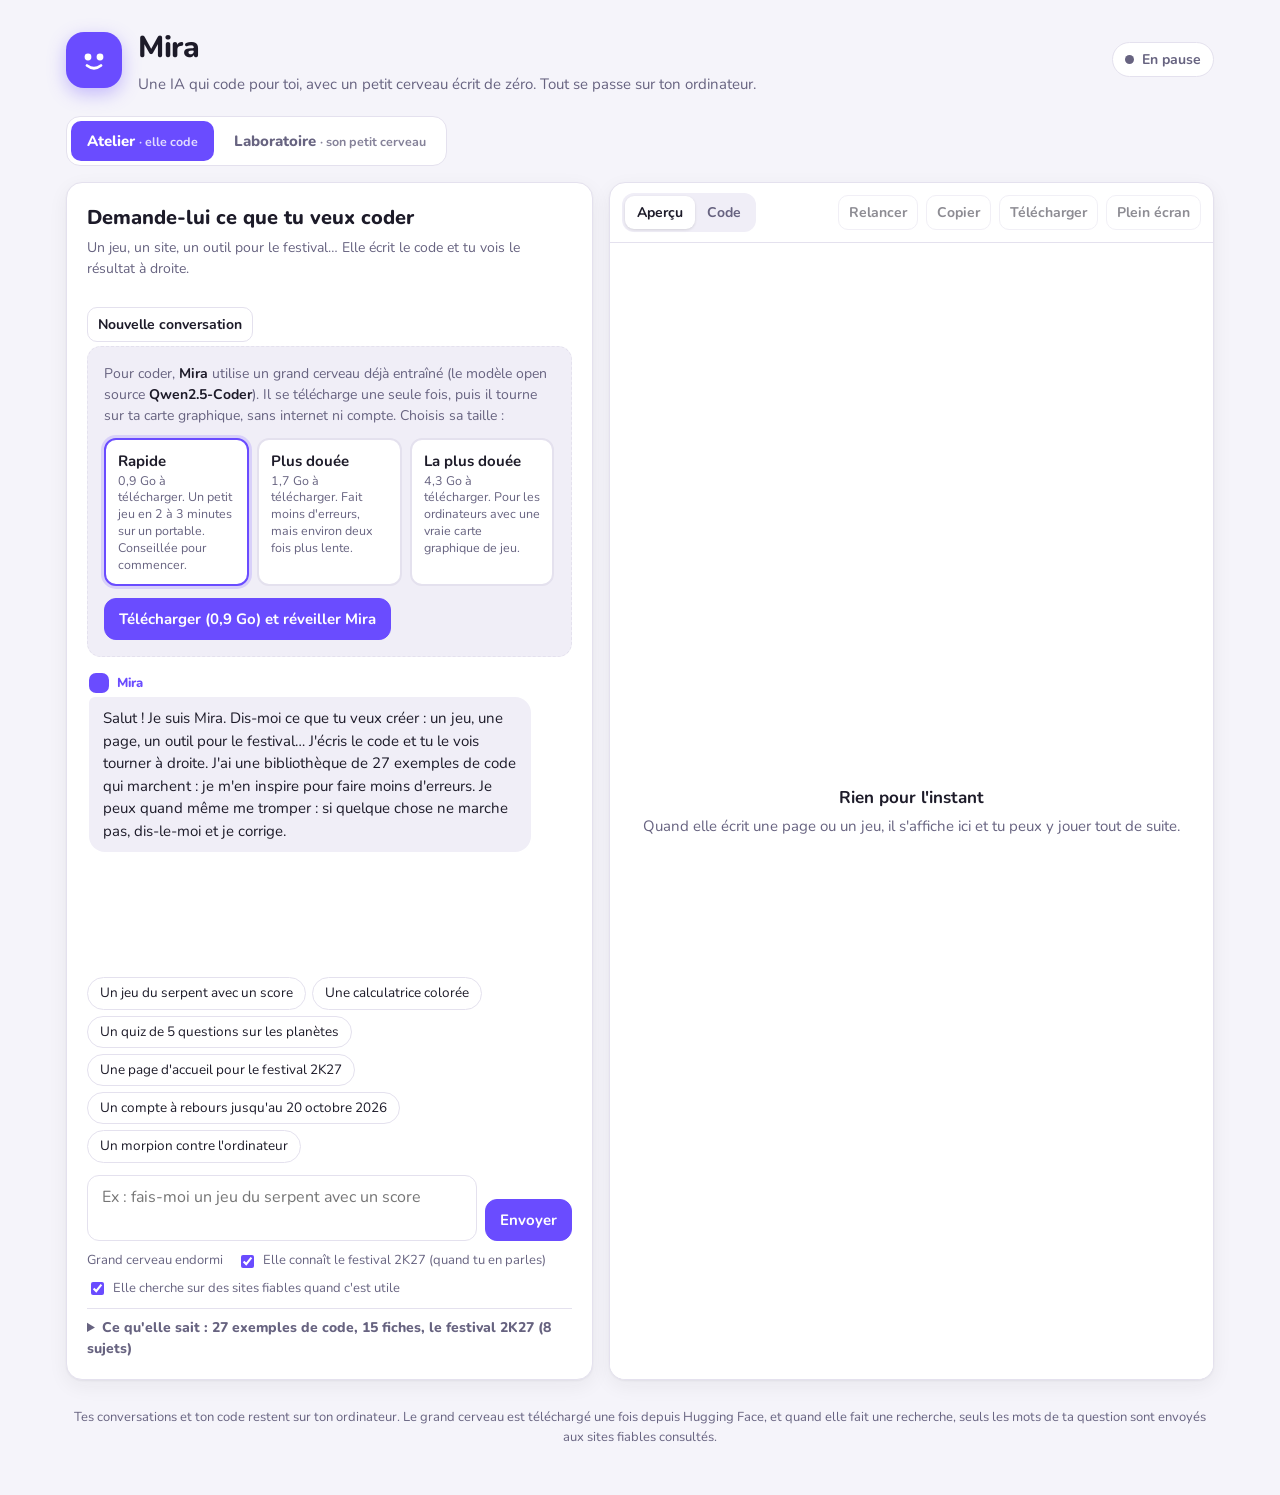
==== commit 9d557d43: "Recherche sur des sites fiables, 27 exemples, 15 fiches, livres Wikisource, cerveau stocké dans Inde" ====
--- a/index.html
+++ b/index.html
@@ -220,6 +220,10 @@
   .lecons li { display: flex; gap: 10px; align-items: center; border: 1px solid var(--bord); border-radius: 10px; padding: 6px 6px 6px 12px; font-size: 14px; }
   .lecons li span { flex: 1; min-width: 0; overflow-wrap: anywhere; }
   .lecons li em { color: var(--doux); font-style: normal; }
+  .champ-livres { flex: 1; min-width: 180px; border: 1px solid var(--bord); background: var(--surface); border-radius: 12px; padding: 9px 12px; }
+  .champ-livres:focus { outline: none; border-color: var(--accent); }
+  .lecons.resultats-livres:empty::before { content: none; }
+  .resultats-livres li small { display: block; color: var(--doux); font-size: 13px; }
   .lecons:empty::before { content: "Aucune leçon pour l'instant. Dans la discussion, clique sur « Lui apprendre une meilleure réponse » sous une réponse ratée."; color: var(--doux); font-size: 14px; }
 
   .tete { display: grid; grid-template-columns: minmax(0, 1fr) minmax(0, 1fr); gap: 20px; }
@@ -303,6 +307,7 @@
   .corps code.enligne { font-family: var(--mono); font-size: 13.5px; background: var(--surface); border: 1px solid var(--bord); border-radius: 6px; padding: 0 5px; }
   .corps .curseur::after { content: "▍"; color: var(--accent); animation: pulse 1s infinite; }
   .note { font-size: 13px; color: var(--doux); margin-top: 6px; }
+  .note.sources a { color: var(--accent); font-weight: 700; overflow-wrap: anywhere; }
   .bloc-code { margin: 8px 0; border: 1px solid var(--bord); border-radius: 12px; overflow: hidden; background: var(--surface); }
   .bloc-entete { display: flex; align-items: center; gap: 6px; padding: 6px 8px 6px 12px; border-bottom: 1px solid var(--bord); font-size: 12px; font-weight: 800; color: var(--doux); text-transform: uppercase; letter-spacing: .04em; }
   .bloc-entete span { flex: 1; }
@@ -433,6 +438,7 @@
         <div class="etat-cerveau">
           <span id="etat-grand-cerveau">Grand cerveau endormi</span>
           <label title="Ajoute le programme du festival 2K27 à ce qu'elle sait"><input type="checkbox" id="avec-festival"> Elle connaît le festival 2K27 (quand tu en parles)</label>
+          <label title="Vikidia, Wikipédia, Wiktionnaire, MDN Web Docs et Stack Overflow. Seuls les mots de ta question leur sont envoyés."><input type="checkbox" id="avec-recherche"> Elle cherche sur des sites fiables quand c'est utile</label>
           <button class="lien" type="button" id="changer-cerveau" hidden>Changer de taille</button>
         </div>
         <details class="savoirs" id="savoirs">
@@ -440,6 +446,7 @@
           <p class="sous">Avant de répondre, elle cherche ici ce qui ressemble à ta demande et le relit. Clique sur un exemple pour le voir tourner.</p>
           <div class="savoirs-liste" id="savoirs-exemples"></div>
           <p class="sous" id="savoirs-fiches"></p>
+          <p class="sous"><strong>Sur internet</strong>, elle ne consulte que des sites fiables : Vikidia et Wikipédia pour les connaissances, le Wiktionnaire pour les définitions, MDN Web Docs pour le HTML, le CSS et le JavaScript, et Stack Overflow pour les messages d'erreur. Elle cherche quand tu poses une question ou quand son code plante, et elle te montre ses sources. Seuls les mots de ta question sont envoyés à ces sites.</p>
         </details>
       </article>
 
@@ -541,6 +548,20 @@
         <button class="bouton principal" type="button" id="utiliser" disabled>Utiliser ce texte</button>
         <button class="bouton" type="button" id="annuler-textes" disabled>Annuler les changements</button>
       </div>
+      <h3>Lui donner encore plus à lire</h3>
+      <p class="sous" style="margin-bottom:8px">Cherche un livre libre de droits (fables, contes, romans anciens sur Wikisource) ou un article (Vikidia, Wikipédia), puis ajoute-le à ses textes. Plus elle lit, plus elle apprend… mais plus son entraînement est long.</p>
+      <form class="boutons" id="form-livres" autocomplete="off">
+        <select class="bouton" id="source-livres" aria-label="Où chercher">
+          <option value="wikisource">Wikisource : livres, fables, contes</option>
+          <option value="vikidia">Vikidia : articles pour les jeunes</option>
+          <option value="wikipedia">Wikipédia : articles</option>
+        </select>
+        <input id="recherche-livres" class="champ-livres" placeholder="Ex : La Fontaine, Perrault, les volcans…" aria-label="Que chercher">
+        <button class="bouton" type="submit">Chercher</button>
+      </form>
+      <p class="compteur" id="etat-livres"></p>
+      <ul class="lecons resultats-livres" id="resultats-livres"></ul>
+
       <h3>Tes leçons</h3>
       <p class="sous" style="margin-bottom:8px">Les bonnes réponses que tu lui as apprises dans la discussion. Elle les révise plus souvent que le reste.</p>
       <ul class="lecons" id="lecons"></ul>
@@ -603,7 +624,7 @@
 
   </div>
 
-  <footer>Tes conversations et ton code ne quittent jamais ton ordinateur. Seul le grand cerveau est téléchargé une fois, depuis Hugging Face.</footer>
+  <footer>Tes conversations et ton code restent sur ton ordinateur. Le grand cerveau est téléchargé une fois depuis Hugging Face, et quand elle fait une recherche, seuls les mots de ta question sont envoyés aux sites fiables consultés.</footer>
 </div>
 
 <div class="toast" id="toast" role="status"></div>
@@ -612,6 +633,7 @@
 <script src="textes.js"></script>
 <script src="festival-resume.js"></script>
 <script src="savoirs.js"></script>
+<script src="recherche.js"></script>
 <script src="app.js"></script>
 <script src="atelier.js"></script>
 </body>
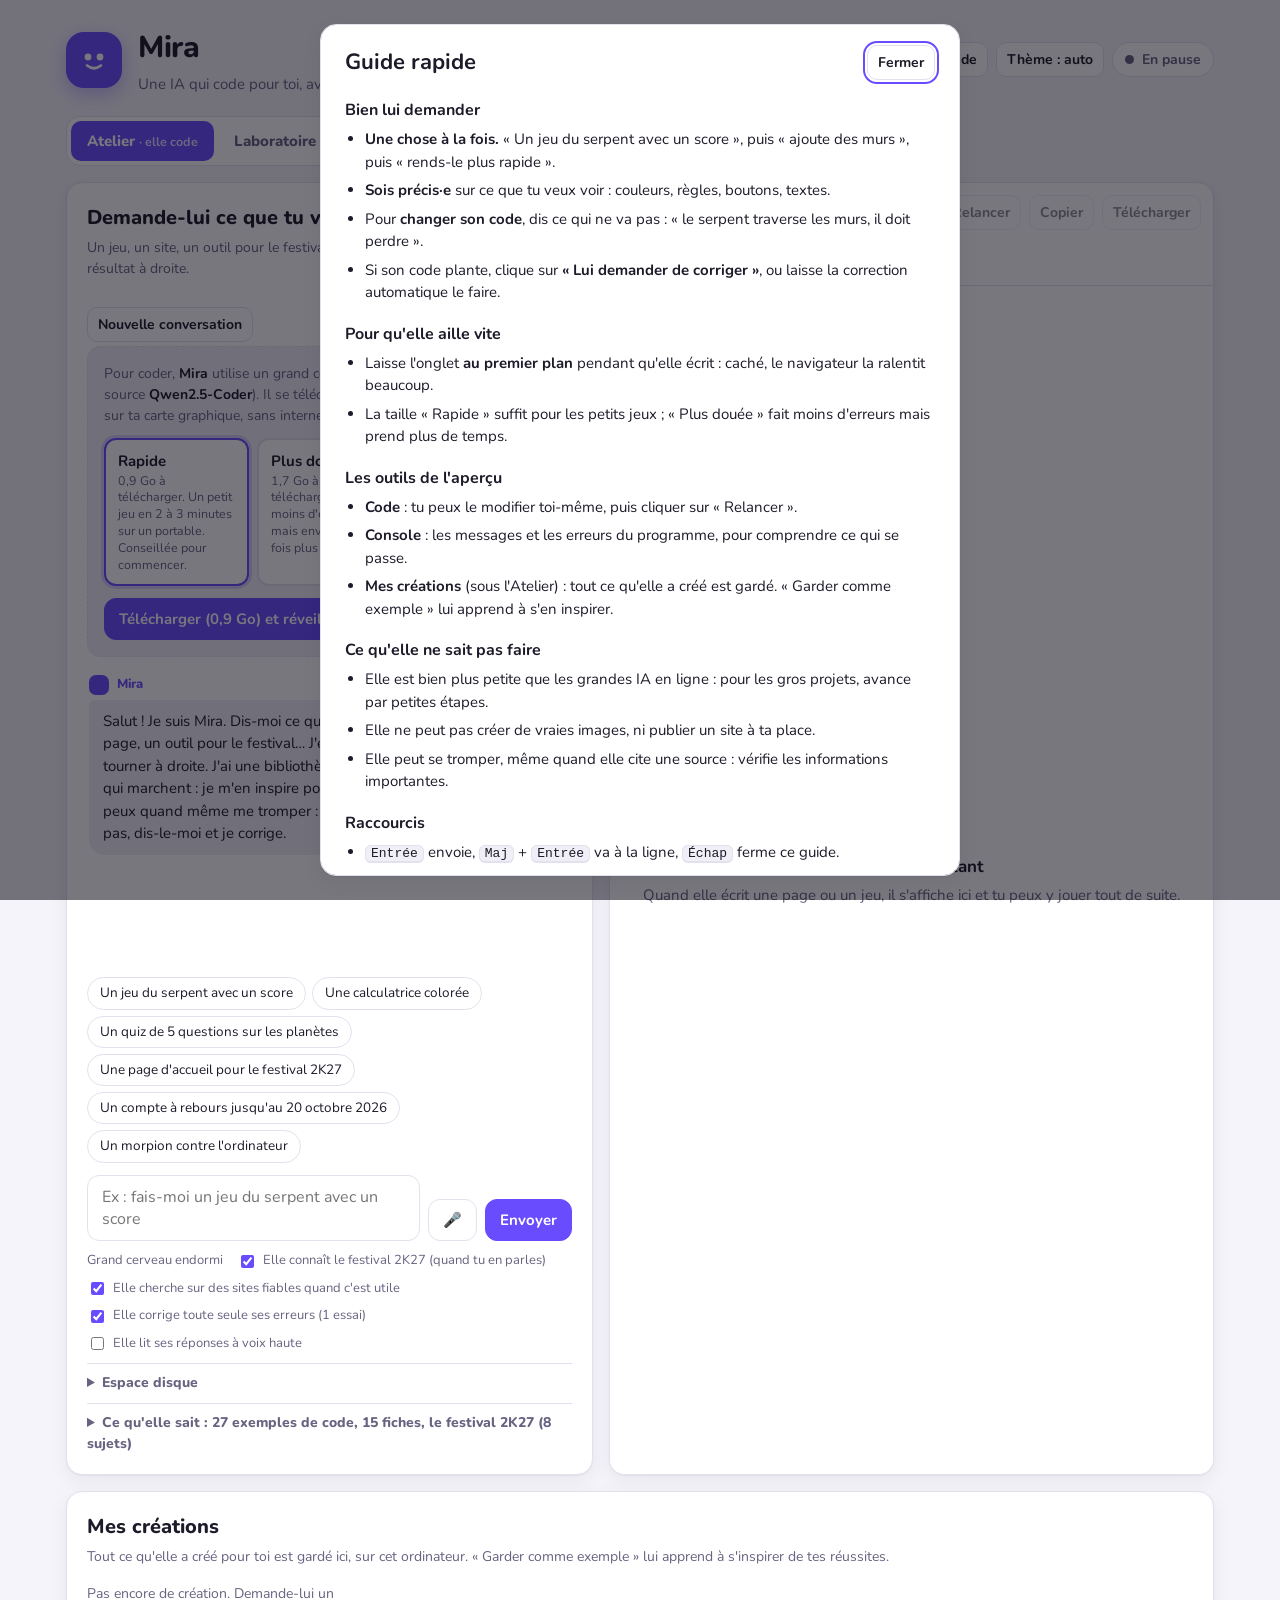
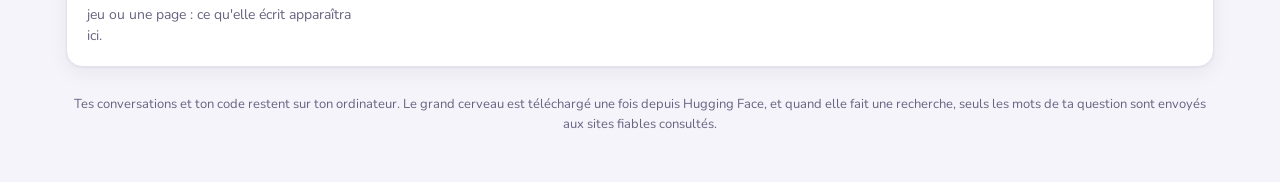
==== commit 2bf144f5: "Mes créations, console, code modifiable, correction automatique, voix, thème, guide, espace disque, " ====
--- a/index.html
+++ b/index.html
@@ -6,6 +6,9 @@
 <title>Mira</title>
 <meta name="description" content="Mira, une IA qui code pour toi et qui tourne entièrement sur ton ordinateur, avec un petit cerveau écrit de zéro que tu entraînes toi-même.">
 <link rel="icon" href="data:image/svg+xml,%3Csvg xmlns='http://www.w3.org/2000/svg' viewBox='0 0 32 32'%3E%3Crect width='32' height='32' rx='9' fill='%236a4cff'/%3E%3Ccircle cx='11' cy='13' r='3' fill='white'/%3E%3Ccircle cx='21' cy='13' r='3' fill='white'/%3E%3Cpath d='M10 21q6 5 12 0' stroke='white' stroke-width='2.5' fill='none' stroke-linecap='round'/%3E%3C/svg%3E">
+<link rel="manifest" href="manifest.webmanifest">
+<link rel="apple-touch-icon" href="icone-192.png">
+<meta name="theme-color" content="#6a4cff">
 <link rel="preconnect" href="https://fonts.googleapis.com">
 <link rel="preconnect" href="https://fonts.gstatic.com" crossorigin>
 <link href="https://fonts.googleapis.com/css2?family=Nunito:wght@400;600;700;800&display=swap" rel="stylesheet">
@@ -351,6 +354,45 @@
   .erreur-code span { flex: 1; min-width: 200px; overflow-wrap: anywhere; }
   .modes button:disabled { opacity: .45; cursor: default; }
 
+  /* ---------- En-tête : outils ---------- */
+  .outils-entete { display: flex; align-items: center; gap: 8px; flex-wrap: wrap; justify-content: flex-end; }
+
+  /* ---------- Guide ---------- */
+  dialog.guide { width: min(640px, calc(100% - 32px)); max-height: calc(100vh - 48px); overflow-y: auto; border: 1px solid var(--bord); border-radius: var(--rayon); background: var(--surface); color: var(--texte); padding: 20px 24px; box-shadow: var(--ombre); }
+  dialog.guide::backdrop { background: rgba(10, 8, 20, .55); }
+  .guide-entete { display: flex; justify-content: space-between; align-items: center; gap: 12px; }
+  .guide-entete h2 { margin: 0; font-size: 22px; }
+  dialog.guide h3 { margin: 18px 0 6px; font-size: 16px; }
+  dialog.guide ul { margin: 0; padding-left: 20px; }
+  dialog.guide li { margin-bottom: 6px; font-size: 15px; }
+  kbd { font-family: var(--mono); font-size: 13px; border: 1px solid var(--bord); border-bottom-width: 2px; border-radius: 6px; padding: 0 5px; background: var(--surface-2); }
+
+  /* ---------- Console et code modifiable ---------- */
+  .console { position: absolute; inset: 0; margin: 0; overflow: auto; padding: 12px 14px; background: #0f0e17; color: #e6e4f0; font-family: var(--mono); font-size: 13px; line-height: 1.5; white-space: pre-wrap; word-break: break-word; }
+  .console .ligne { display: block; padding: 2px 0; border-bottom: 1px solid #22202e; }
+  .console .warn { color: #fbbf24; }
+  .console .error { color: #ff7b88; }
+  .console .info { color: #8ec5ff; }
+  .console:empty::before { content: "Rien dans la console. Les messages console.log() et les erreurs du programme apparaîtront ici."; color: #8a8799; font-family: var(--police); }
+  #compte-console:not(:empty) { display: inline-block; min-width: 18px; padding: 0 5px; border-radius: 9px; background: var(--rouge); color: #fff; font-size: 11px; line-height: 18px; }
+  #code-brut code[contenteditable] { outline: none; display: block; min-height: 100%; }
+  .aide-code { margin: 0; padding: 6px 12px; font-size: 12.5px; color: var(--doux); border-top: 1px solid var(--bord); }
+
+  /* ---------- Mes créations ---------- */
+  .creations { margin-top: 16px; }
+  .grille-creations { display: grid; grid-template-columns: repeat(auto-fill, minmax(230px, 1fr)); gap: 12px; }
+  .grille-creations:empty::before { content: "Pas encore de création. Demande-lui un jeu ou une page : ce qu'elle écrit apparaîtra ici."; color: var(--doux); font-size: 14px; }
+  .creation { border: 1px solid var(--bord); border-radius: 14px; padding: 12px; background: var(--surface-2); display: flex; flex-direction: column; gap: 6px; min-width: 0; }
+  .creation.active { border-color: var(--accent); box-shadow: 0 0 0 3px color-mix(in srgb, var(--accent) 18%, transparent); }
+  .creation h3 { margin: 0; font-size: 16px; overflow-wrap: anywhere; }
+  .creation .date { font-size: 12px; color: var(--doux); }
+  .creation .demande-origine { font-size: 13px; color: var(--doux); overflow: hidden; display: -webkit-box; -webkit-line-clamp: 2; -webkit-box-orient: vertical; }
+  .creation .actions { display: flex; flex-wrap: wrap; gap: 6px; margin-top: auto; }
+  .creation .etiquette { align-self: flex-start; font-size: 11.5px; font-weight: 800; color: var(--vert); }
+  .qui .lire { margin-left: auto; border: 0; background: none; cursor: pointer; font-size: 15px; padding: 0 4px; opacity: .7; }
+  .qui .lire:hover { opacity: 1; }
+  #dicter.ecoute { background: var(--rouge); border-color: var(--rouge); color: #fff; }
+
   /* Couleurs du code (highlight.js) */
   .hljs-keyword, .hljs-selector-tag, .hljs-built_in, .hljs-name { color: #8250df; }
   .hljs-string, .hljs-attr-value, .hljs-template-variable, .hljs-addition { color: #0a7f4f; }
@@ -365,6 +407,11 @@
     :root:not([data-theme="light"]) .hljs-attr, :root:not([data-theme="light"]) .hljs-attribute, :root:not([data-theme="light"]) .hljs-property, :root:not([data-theme="light"]) .hljs-selector-class, :root:not([data-theme="light"]) .hljs-selector-id { color: #8ec5ff; }
     :root:not([data-theme="light"]) .hljs-title, :root:not([data-theme="light"]) .hljs-section { color: #ff8fc2; }
   }
+  :root[data-theme="dark"] .hljs-keyword, :root[data-theme="dark"] .hljs-selector-tag, :root[data-theme="dark"] .hljs-built_in, :root[data-theme="dark"] .hljs-name { color: #c4a7ff; }
+  :root[data-theme="dark"] .hljs-string, :root[data-theme="dark"] .hljs-template-variable, :root[data-theme="dark"] .hljs-addition { color: #7ee0a8; }
+  :root[data-theme="dark"] .hljs-number, :root[data-theme="dark"] .hljs-literal, :root[data-theme="dark"] .hljs-symbol { color: #ffb86b; }
+  :root[data-theme="dark"] .hljs-attr, :root[data-theme="dark"] .hljs-attribute, :root[data-theme="dark"] .hljs-property, :root[data-theme="dark"] .hljs-selector-class, :root[data-theme="dark"] .hljs-selector-id { color: #8ec5ff; }
+  :root[data-theme="dark"] .hljs-title, :root[data-theme="dark"] .hljs-section { color: #ff8fc2; }
 
   @media (max-width: 980px) {
     .chiffres { grid-template-columns: repeat(3, minmax(0, 1fr)); }
@@ -400,8 +447,48 @@
       <input id="nom" maxlength="24" spellcheck="false" autocomplete="off" title="Clique pour renommer ton IA" aria-label="Nom de ton IA">
       <p>Une IA qui code pour toi, avec un petit cerveau écrit de zéro. Tout se passe sur ton ordinateur.</p>
     </div>
-    <span class="pastille" id="pastille" title="État de l'entraînement du petit cerveau"><i></i><span>En pause</span></span>
+    <div class="outils-entete">
+      <button class="bouton petit" type="button" id="installer" hidden title="Installer Mira comme une application sur cet ordinateur">Installer</button>
+      <button class="bouton petit" type="button" id="bouton-guide">Guide</button>
+      <button class="bouton petit" type="button" id="bouton-theme" title="Changer le thème">Thème : auto</button>
+      <span class="pastille" id="pastille" title="État de l'entraînement du petit cerveau"><i></i><span>En pause</span></span>
+    </div>
   </header>
+
+  <dialog class="guide" id="guide" aria-labelledby="guide-titre">
+    <div class="guide-entete">
+      <h2 id="guide-titre">Guide rapide</h2>
+      <button class="bouton petit" type="button" id="fermer-guide">Fermer</button>
+    </div>
+    <h3>Bien lui demander</h3>
+    <ul>
+      <li><strong>Une chose à la fois.</strong> « Un jeu du serpent avec un score », puis « ajoute des murs », puis « rends-le plus rapide ».</li>
+      <li><strong>Sois précis·e</strong> sur ce que tu veux voir : couleurs, règles, boutons, textes.</li>
+      <li>Pour <strong>changer son code</strong>, dis ce qui ne va pas : « le serpent traverse les murs, il doit perdre ».</li>
+      <li>Si son code plante, clique sur <strong>« Lui demander de corriger »</strong>, ou laisse la correction automatique le faire.</li>
+    </ul>
+    <h3>Pour qu'elle aille vite</h3>
+    <ul>
+      <li>Laisse l'onglet <strong>au premier plan</strong> pendant qu'elle écrit : caché, le navigateur la ralentit beaucoup.</li>
+      <li>La taille « Rapide » suffit pour les petits jeux ; « Plus douée » fait moins d'erreurs mais prend plus de temps.</li>
+    </ul>
+    <h3>Les outils de l'aperçu</h3>
+    <ul>
+      <li><strong>Code</strong> : tu peux le modifier toi-même, puis cliquer sur « Relancer ».</li>
+      <li><strong>Console</strong> : les messages et les erreurs du programme, pour comprendre ce qui se passe.</li>
+      <li><strong>Mes créations</strong> (sous l'Atelier) : tout ce qu'elle a créé est gardé. « Garder comme exemple » lui apprend à s'en inspirer.</li>
+    </ul>
+    <h3>Ce qu'elle ne sait pas faire</h3>
+    <ul>
+      <li>Elle est bien plus petite que les grandes IA en ligne : pour les gros projets, avance par petites étapes.</li>
+      <li>Elle ne peut pas créer de vraies images, ni publier un site à ta place.</li>
+      <li>Elle peut se tromper, même quand elle cite une source : vérifie les informations importantes.</li>
+    </ul>
+    <h3>Raccourcis</h3>
+    <ul>
+      <li><kbd>Entrée</kbd> envoie, <kbd>Maj</kbd> + <kbd>Entrée</kbd> va à la ligne, <kbd>Échap</kbd> ferme ce guide.</li>
+    </ul>
+  </dialog>
 
   <nav class="vues" role="tablist" aria-label="Espaces">
     <button role="tab" id="onglet-atelier" aria-controls="vue-atelier" aria-selected="true">Atelier <small>· elle code</small></button>
@@ -432,6 +519,7 @@
         <div class="idees" id="idees"></div>
         <form class="demande" id="demande" autocomplete="off">
           <textarea id="texte-demande" rows="2" placeholder="Ex : fais-moi un jeu du serpent avec un score" aria-label="Ta demande"></textarea>
+          <button class="bouton" type="button" id="dicter" hidden title="Dicter ta demande (la voix est transformée en texte par le service de reconnaissance vocale du navigateur)" aria-label="Dicter">🎤</button>
           <button class="bouton principal" type="submit" id="envoyer">Envoyer</button>
           <button class="bouton" type="button" id="arreter" hidden>Stop</button>
         </form>
@@ -439,8 +527,15 @@
           <span id="etat-grand-cerveau">Grand cerveau endormi</span>
           <label title="Ajoute le programme du festival 2K27 à ce qu'elle sait"><input type="checkbox" id="avec-festival"> Elle connaît le festival 2K27 (quand tu en parles)</label>
           <label title="Vikidia, Wikipédia, Wiktionnaire, MDN Web Docs et Stack Overflow. Seuls les mots de ta question leur sont envoyés."><input type="checkbox" id="avec-recherche"> Elle cherche sur des sites fiables quand c'est utile</label>
+          <label title="Si son code plante dès le lancement, elle essaie une fois de le corriger toute seule"><input type="checkbox" id="auto-correction"> Elle corrige toute seule ses erreurs (1 essai)</label>
+          <label title="Elle lit ses réponses à voix haute (voix de ton ordinateur)"><input type="checkbox" id="lecture-auto"> Elle lit ses réponses à voix haute</label>
           <button class="lien" type="button" id="changer-cerveau" hidden>Changer de taille</button>
         </div>
+        <details class="savoirs" id="espace">
+          <summary>Espace disque</summary>
+          <p class="sous" id="espace-infos">…</p>
+          <div class="savoirs-liste" id="espace-modeles"></div>
+        </details>
         <details class="savoirs" id="savoirs">
           <summary id="savoirs-titre">Ce qu'elle sait</summary>
           <p class="sous">Avant de répondre, elle cherche ici ce qui ressemble à ta demande et le relit. Clique sur un exemple pour le voir tourner.</p>
@@ -455,6 +550,7 @@
           <div class="modes" role="group" aria-label="Affichage">
             <button type="button" id="voir-apercu" aria-pressed="true">Aperçu</button>
             <button type="button" id="voir-code" aria-pressed="false">Code</button>
+            <button type="button" id="voir-console" aria-pressed="false">Console <span id="compte-console"></span></button>
           </div>
           <span class="espace"></span>
           <button class="bouton petit" type="button" id="recharger" disabled>Relancer</button>
@@ -464,11 +560,23 @@
         </div>
         <div class="apercu-corps">
           <iframe id="cadre" title="Aperçu du code de Mira" sandbox="allow-scripts allow-modals allow-forms allow-pointer-lock" hidden></iframe>
-          <pre id="code-brut" hidden><code></code></pre>
+          <pre id="code-brut" hidden><code contenteditable="plaintext-only" spellcheck="false" aria-label="Code, modifiable"></code></pre>
+          <pre id="console" class="console" hidden aria-live="polite"></pre>
           <div class="apercu-vide" id="apercu-vide"><div><strong>Rien pour l'instant</strong>Quand elle écrit une page ou un jeu, il s'affiche ici et tu peux y jouer tout de suite.</div></div>
         </div>
+        <p class="aide-code" id="aide-code" hidden>Tu peux modifier ce code directement, puis cliquer sur « Relancer » pour voir le résultat.</p>
       </article>
     </div>
+
+    <section class="carte creations" aria-labelledby="titre-creations">
+      <div class="entete-carte">
+        <div>
+          <h2 id="titre-creations">Mes créations</h2>
+          <p class="sous">Tout ce qu'elle a créé pour toi est gardé ici, sur cet ordinateur. « Garder comme exemple » lui apprend à s'inspirer de tes réussites.</p>
+        </div>
+      </div>
+      <div class="grille-creations" id="liste-creations"></div>
+    </section>
   </div>
 
   <div class="vue" id="vue-labo" role="tabpanel" aria-labelledby="onglet-labo" hidden>
@@ -636,5 +744,6 @@
 <script src="recherche.js"></script>
 <script src="app.js"></script>
 <script src="atelier.js"></script>
+<script src="outils.js"></script>
 </body>
 </html>
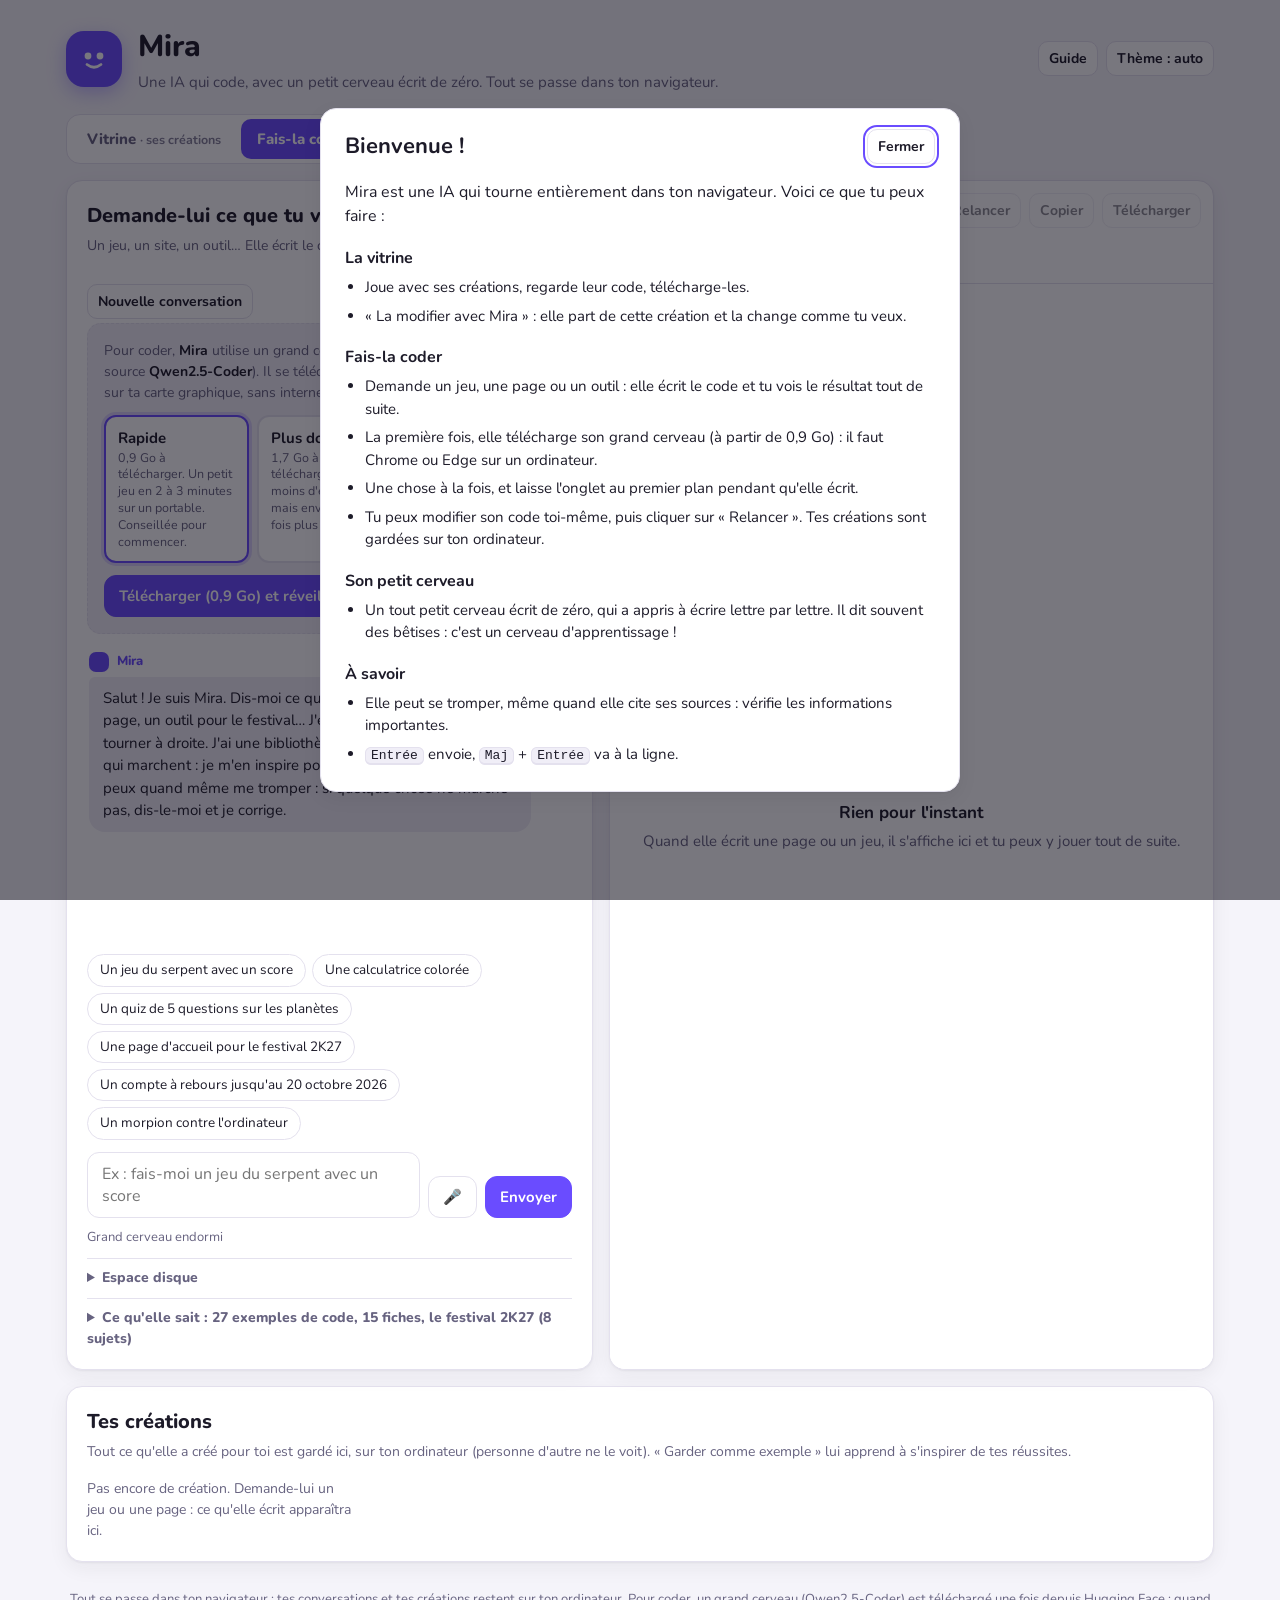
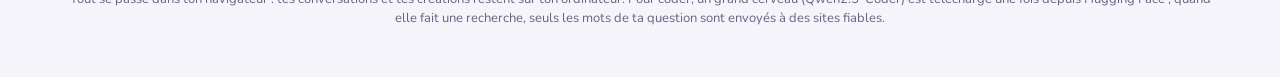
==== commit f6783a05: "Deux pages : visiteurs (vitrine, Atelier, petit cerveau) et panneau admin avec code secret et public" ====
--- a/index.html
+++ b/index.html
@@ -4,7 +4,7 @@
 <meta charset="utf-8">
 <meta name="viewport" content="width=device-width, initial-scale=1">
 <title>Mira</title>
-<meta name="description" content="Mira, une IA qui code pour toi et qui tourne entièrement sur ton ordinateur, avec un petit cerveau écrit de zéro que tu entraînes toi-même.">
+<meta name="description" content="Mira, une IA qui code et qui tourne entièrement dans ton navigateur : joue avec sa vitrine, fais-la coder, ou parle à son petit cerveau écrit de zéro.">
 <link rel="icon" href="data:image/svg+xml,%3Csvg xmlns='http://www.w3.org/2000/svg' viewBox='0 0 32 32'%3E%3Crect width='32' height='32' rx='9' fill='%236a4cff'/%3E%3Ccircle cx='11' cy='13' r='3' fill='white'/%3E%3Ccircle cx='21' cy='13' r='3' fill='white'/%3E%3Cpath d='M10 21q6 5 12 0' stroke='white' stroke-width='2.5' fill='none' stroke-linecap='round'/%3E%3C/svg%3E">
 <link rel="manifest" href="manifest.webmanifest">
 <link rel="apple-touch-icon" href="icone-192.png">
@@ -12,431 +12,9 @@
 <link rel="preconnect" href="https://fonts.googleapis.com">
 <link rel="preconnect" href="https://fonts.gstatic.com" crossorigin>
 <link href="https://fonts.googleapis.com/css2?family=Nunito:wght@400;600;700;800&display=swap" rel="stylesheet">
-<style>
-  :root {
-    --fond: #f5f4fa;
-    --surface: #ffffff;
-    --surface-2: #f0eef7;
-    --texte: #1d1b29;
-    --doux: #676380;
-    --bord: #e4e1ee;
-    --accent: #6a4cff;
-    --accent-fort: #5536f0;
-    --accent-doux: #ebe6ff;
-    --sur-accent: #ffffff;
-    --vert: #16925f;
-    --orange: #c7661c;
-    --rouge: #cf3b4b;
-    --courbe: #6a4cff;
-    --grille: #ebe9f2;
-    --ombre: 0 1px 2px rgba(29, 27, 41, .05), 0 6px 20px rgba(29, 27, 41, .06);
-    --rayon: 16px;
-    --police: 'Nunito', system-ui, -apple-system, 'Segoe UI', sans-serif;
-    --mono: ui-monospace, 'Cascadia Mono', 'SF Mono', Consolas, monospace;
-    color-scheme: light;
-  }
-  @media (prefers-color-scheme: dark) {
-    :root:not([data-theme="light"]) {
-      --fond: #121119;
-      --surface: #1b1a25;
-      --surface-2: #24222f;
-      --texte: #ecebf4;
-      --doux: #a29eb8;
-      --bord: #2e2c3c;
-      --accent: #9a86ff;
-      --accent-fort: #b2a3ff;
-      --accent-doux: #2a2548;
-      --sur-accent: #15131f;
-      --vert: #3ecf8e;
-      --orange: #f0a35a;
-      --rouge: #ff7b88;
-      --courbe: #a896ff;
-      --grille: #292736;
-      --ombre: 0 1px 2px rgba(0, 0, 0, .3), 0 8px 24px rgba(0, 0, 0, .25);
-      color-scheme: dark;
-    }
-  }
-  :root[data-theme="dark"] {
-    --fond: #121119;
-    --surface: #1b1a25;
-    --surface-2: #24222f;
-    --texte: #ecebf4;
-    --doux: #a29eb8;
-    --bord: #2e2c3c;
-    --accent: #9a86ff;
-    --accent-fort: #b2a3ff;
-    --accent-doux: #2a2548;
-    --sur-accent: #15131f;
-    --vert: #3ecf8e;
-    --orange: #f0a35a;
-    --rouge: #ff7b88;
-    --courbe: #a896ff;
-    --grille: #292736;
-    --ombre: 0 1px 2px rgba(0, 0, 0, .3), 0 8px 24px rgba(0, 0, 0, .25);
-    color-scheme: dark;
-  }
-
-  * { box-sizing: border-box; }
-  [hidden] { display: none !important; }
-  html { -webkit-text-size-adjust: 100%; }
-  body {
-    margin: 0;
-    background: var(--fond);
-    color: var(--texte);
-    font-family: var(--police);
-    font-size: 16px;
-    line-height: 1.5;
-  }
-  button, input, select, textarea { font: inherit; color: inherit; }
-  .page { max-width: 1180px; margin: 0 auto; padding: 24px 16px 48px; }
-
-  /* ---------- En-tête ---------- */
-  .entete { display: flex; align-items: center; gap: 16px; flex-wrap: wrap; margin-bottom: 20px; }
-  .logo {
-    width: 56px; height: 56px; flex: none; border-radius: 18px;
-    background: var(--accent); display: grid; place-items: center;
-    box-shadow: 0 6px 18px color-mix(in srgb, var(--accent) 35%, transparent);
-  }
-  .logo svg { width: 34px; height: 34px; }
-  .logo .oeil { transform-origin: center; animation: cligne 5s infinite; }
-  @keyframes cligne { 0%, 94%, 100% { transform: scaleY(1); } 96% { transform: scaleY(.1); } }
-  .titre { flex: 1; min-width: 220px; }
-  .titre input {
-    display: block; width: 100%; max-width: 420px;
-    border: 1px dashed transparent; border-radius: 10px; background: transparent;
-    font-size: 30px; font-weight: 800; letter-spacing: -.01em; padding: 0 8px; margin-left: -9px;
-  }
-  .titre input:hover { border-color: var(--bord); }
-  .titre input:focus { outline: none; border-color: var(--accent); background: var(--surface); }
-  .titre p { margin: 2px 0 0; color: var(--doux); font-size: 15px; }
-  .pastille {
-    display: inline-flex; align-items: center; gap: 8px;
-    padding: 6px 12px; border-radius: 999px; background: var(--surface); border: 1px solid var(--bord);
-    font-size: 14px; font-weight: 700; color: var(--doux); white-space: nowrap;
-  }
-  .pastille i { width: 9px; height: 9px; border-radius: 50%; background: var(--doux); }
-  .pastille.active { color: var(--vert); }
-  .pastille.active i { background: var(--vert); animation: pulse 1.2s infinite; }
-  @keyframes pulse { 50% { opacity: .3; } }
-
-  /* ---------- Chiffres ---------- */
-  .chiffres { display: grid; grid-template-columns: repeat(6, minmax(0, 1fr)); gap: 12px; margin-bottom: 16px; }
-  .chiffre { background: var(--surface); border: 1px solid var(--bord); border-radius: 14px; padding: 12px 14px; min-width: 0; }
-  .chiffre span { display: block; font-size: 13px; color: var(--doux); font-weight: 600; }
-  .chiffre strong { display: block; font-size: 22px; font-weight: 800; font-variant-numeric: tabular-nums; white-space: nowrap; overflow: hidden; text-overflow: ellipsis; }
-  .chiffre small { display: block; font-size: 12px; color: var(--doux); white-space: nowrap; overflow: hidden; text-overflow: ellipsis; }
-
-  /* ---------- Cartes ---------- */
-  .grille { display: grid; grid-template-columns: minmax(0, 1.05fr) minmax(0, 1fr); gap: 16px; align-items: start; }
-  .carte { background: var(--surface); border: 1px solid var(--bord); border-radius: var(--rayon); box-shadow: var(--ombre); padding: 20px; min-width: 0; }
-  .carte h2 { margin: 0 0 4px; font-size: 20px; font-weight: 800; }
-  .carte .sous { margin: 0 0 16px; color: var(--doux); font-size: 14px; }
-  h3 { font-size: 15px; margin: 20px 0 8px; }
-
-  .boutons { display: flex; flex-wrap: wrap; gap: 8px; align-items: center; }
-  .bouton {
-    display: inline-flex; align-items: center; justify-content: center; gap: 8px;
-    border: 1px solid var(--bord); background: var(--surface); border-radius: 12px;
-    padding: 9px 14px; font-weight: 700; font-size: 15px; cursor: pointer;
-    transition: background .15s, border-color .15s, transform .05s;
-  }
-  .bouton:hover { border-color: var(--accent); }
-  .bouton:active { transform: translateY(1px); }
-  .bouton:disabled { opacity: .5; cursor: default; }
-  .bouton.principal { background: var(--accent); border-color: var(--accent); color: var(--sur-accent); min-width: 150px; }
-  .bouton.principal:hover { background: var(--accent-fort); }
-  .bouton.danger { color: var(--rouge); }
-  .bouton.petit { padding: 6px 10px; font-size: 14px; border-radius: 10px; }
-  .bouton svg { width: 16px; height: 16px; }
-  select.bouton { padding-right: 10px; }
-  :focus-visible { outline: 2px solid var(--accent); outline-offset: 2px; }
-
-  .conseil {
-    margin: 14px 0 0; padding: 10px 12px; border-radius: 12px;
-    background: var(--accent-doux); color: var(--texte); font-size: 14px;
-  }
-  .conseil[hidden] { display: none; }
-
-  /* ---------- Courbe ---------- */
-  .courbe { position: relative; margin-top: 16px; height: 190px; border-radius: 12px; background: var(--surface-2); }
-  .courbe canvas { position: absolute; inset: 0; width: 100%; height: 100%; }
-  .courbe .vide { position: absolute; inset: 0; display: grid; place-items: center; color: var(--doux); font-size: 14px; text-align: center; padding: 16px; }
-  .courbe .vide[hidden] { display: none; }
-  .legende { display: flex; justify-content: space-between; gap: 8px; font-size: 12px; color: var(--doux); margin-top: 6px; }
-
-  /* ---------- Journal ---------- */
-  .journal { list-style: none; margin: 0; padding: 0; max-height: 360px; overflow-y: auto; display: grid; gap: 8px; }
-  .journal li { border: 1px solid var(--bord); border-radius: 12px; padding: 8px 12px; }
-  .journal .meta { font-size: 12px; color: var(--doux); font-weight: 700; display: flex; justify-content: space-between; gap: 8px; }
-  .journal .ecrit { font-family: var(--mono); font-size: 13.5px; white-space: pre-wrap; word-break: break-word; margin-top: 2px; }
-  .journal .question { color: var(--doux); }
-  .journal:empty::before { content: "Rien pour l'instant."; color: var(--doux); font-size: 14px; }
-
-  /* ---------- Discussion ---------- */
-  .discussion { display: flex; flex-direction: column; }
-  .modes { display: inline-flex; padding: 3px; background: var(--surface-2); border-radius: 12px; margin-bottom: 12px; }
-  .modes button { border: 0; background: transparent; padding: 6px 12px; border-radius: 9px; font-weight: 700; font-size: 14px; color: var(--doux); cursor: pointer; }
-  .modes button[aria-pressed="true"] { background: var(--surface); color: var(--texte); box-shadow: 0 1px 3px rgba(0,0,0,.12); }
-  .messages {
-    height: 440px; overflow-y: auto; padding: 4px 2px 8px;
-    display: flex; flex-direction: column; gap: 10px;
-  }
-  .bulle { max-width: 86%; padding: 9px 13px; border-radius: 16px; white-space: pre-wrap; word-break: break-word; }
-  .bulle.toi { align-self: flex-end; background: var(--accent); color: var(--sur-accent); border-bottom-right-radius: 6px; }
-  .bulle.ia { align-self: flex-start; background: var(--surface-2); border-bottom-left-radius: 6px; }
-  .bulle.ia .qui { display: block; font-size: 12px; font-weight: 800; color: var(--accent); margin-bottom: 1px; }
-  .bulle.ia b { font-weight: 800; }
-  .bulle .ecrit:empty::after { content: "…"; animation: pulse 1s infinite; }
-  .bulle .apprendre { display: block; margin-top: 6px; border: 0; background: none; padding: 0; color: var(--doux); font-size: 13px; font-weight: 700; cursor: pointer; text-decoration: underline; text-underline-offset: 2px; }
-  .bulle .apprendre:hover { color: var(--accent); }
-  .lecon { display: flex; gap: 6px; margin-top: 8px; flex-wrap: wrap; }
-  .lecon input { flex: 1; min-width: 160px; border: 1px solid var(--bord); background: var(--surface); border-radius: 10px; padding: 6px 10px; }
-  .accueil { margin: auto; text-align: center; color: var(--doux); font-size: 14px; max-width: 320px; padding: 20px 0; }
-  .accueil strong { display: block; color: var(--texte); font-size: 16px; margin-bottom: 4px; }
-  .suggestions { display: flex; flex-wrap: wrap; justify-content: center; gap: 6px; margin-top: 12px; }
-  .suggestions button { border: 1px solid var(--bord); background: var(--surface); border-radius: 999px; padding: 4px 11px; font-size: 13px; cursor: pointer; }
-  .suggestions button:hover { border-color: var(--accent); }
-  .saisie { display: flex; gap: 8px; margin-top: 10px; }
-  .saisie input { flex: 1; min-width: 0; border: 1px solid var(--bord); background: var(--surface); border-radius: 12px; padding: 10px 14px; }
-  .saisie input:focus { outline: none; border-color: var(--accent); }
-  .reglage { display: flex; align-items: center; gap: 10px; margin-top: 12px; font-size: 14px; color: var(--doux); flex-wrap: wrap; }
-  .reglage input[type="range"] { flex: 1; min-width: 120px; accent-color: var(--accent); }
-  .reglage output { font-weight: 800; color: var(--texte); min-width: 74px; }
-
-  /* ---------- Onglets ---------- */
-  .onglets { margin-top: 16px; }
-  .barre-onglets { display: flex; gap: 4px; overflow-x: auto; border-bottom: 1px solid var(--bord); margin: -4px -4px 18px; padding: 0 4px; }
-  .barre-onglets button {
-    border: 0; background: none; padding: 10px 14px; font-weight: 800; font-size: 15px; color: var(--doux);
-    border-bottom: 3px solid transparent; margin-bottom: -1px; cursor: pointer; white-space: nowrap;
-  }
-  .barre-onglets button[aria-selected="true"] { color: var(--texte); border-bottom-color: var(--accent); }
-  [role="tabpanel"][hidden] { display: none; }
-
-  textarea.texte {
-    width: 100%; min-height: 320px; resize: vertical; border: 1px solid var(--bord); border-radius: 12px;
-    background: var(--surface-2); padding: 12px 14px; font-family: var(--mono); font-size: 13.5px; line-height: 1.45;
-  }
-  textarea.texte:focus { outline: none; border-color: var(--accent); }
-  .compteur { font-size: 13px; color: var(--doux); margin: 8px 0 0; }
-  .lecons { list-style: none; margin: 0; padding: 0; display: grid; gap: 6px; }
-  .lecons li { display: flex; gap: 10px; align-items: center; border: 1px solid var(--bord); border-radius: 10px; padding: 6px 6px 6px 12px; font-size: 14px; }
-  .lecons li span { flex: 1; min-width: 0; overflow-wrap: anywhere; }
-  .lecons li em { color: var(--doux); font-style: normal; }
-  .champ-livres { flex: 1; min-width: 180px; border: 1px solid var(--bord); background: var(--surface); border-radius: 12px; padding: 9px 12px; }
-  .champ-livres:focus { outline: none; border-color: var(--accent); }
-  .lecons.resultats-livres:empty::before { content: none; }
-  .resultats-livres li small { display: block; color: var(--doux); font-size: 13px; }
-  .lecons:empty::before { content: "Aucune leçon pour l'instant. Dans la discussion, clique sur « Lui apprendre une meilleure réponse » sous une réponse ratée."; color: var(--doux); font-size: 14px; }
-
-  .tete { display: grid; grid-template-columns: minmax(0, 1fr) minmax(0, 1fr); gap: 20px; }
-  .tete textarea { width: 100%; min-height: 110px; resize: vertical; border: 1px solid var(--bord); border-radius: 12px; background: var(--surface-2); padding: 10px 12px; font-family: var(--mono); font-size: 14px; }
-  .barres { display: grid; gap: 5px; }
-  .barre {
-    display: grid; grid-template-columns: 42px minmax(0, 1fr) 54px; align-items: center; gap: 8px;
-    border: 0; background: none; padding: 2px 4px; border-radius: 8px; cursor: pointer; text-align: left;
-  }
-  .barre:hover { background: var(--surface-2); }
-  .barre .lettre { font-family: var(--mono); font-weight: 700; text-align: center; background: var(--surface-2); border-radius: 6px; padding: 1px 0; }
-  .barre .jauge { height: 14px; border-radius: 7px; background: var(--surface-2); overflow: hidden; }
-  .barre .jauge i { display: block; height: 100%; background: var(--accent); border-radius: 7px; transition: width .25s; }
-  .barre .pc { font-size: 13px; font-variant-numeric: tabular-nums; color: var(--doux); text-align: right; }
-
-  .explication { max-width: 780px; }
-  .explication ol { padding-left: 22px; }
-  .explication li { margin-bottom: 12px; }
-  .explication li strong { display: block; }
-  .schema { display: flex; flex-wrap: wrap; align-items: center; gap: 8px; margin: 8px 0 22px; }
-  .schema div { background: var(--surface-2); border: 1px solid var(--bord); border-radius: 12px; padding: 8px 12px; font-size: 13px; text-align: center; }
-  .schema div b { display: block; font-size: 12px; color: var(--doux); font-weight: 700; }
-  .schema div code { font-family: var(--mono); font-size: 13px; }
-  .schema .fleche { border: 0; background: none; padding: 0; color: var(--doux); }
-  .encadre { border-left: 4px solid var(--accent); background: var(--accent-doux); padding: 12px 16px; border-radius: 0 12px 12px 0; margin-top: 18px; }
-  .encadre p { margin: 6px 0 0; }
-
-  .ligne-sauvegarde { display: flex; flex-wrap: wrap; gap: 8px; margin: 12px 0; }
-  .etat-sauvegarde { color: var(--doux); font-size: 14px; }
-
-  .toast {
-    position: fixed; left: 50%; bottom: 20px; transform: translate(-50%, 20px); opacity: 0;
-    background: var(--texte); color: var(--fond); padding: 10px 16px; border-radius: 12px; font-weight: 700; font-size: 14px;
-    transition: opacity .2s, transform .2s; pointer-events: none; max-width: calc(100% - 32px); text-align: center; z-index: 10;
-  }
-  .toast.visible { opacity: 1; transform: translate(-50%, 0); }
-  footer { margin-top: 28px; color: var(--doux); font-size: 13px; text-align: center; }
-
-  /* ---------- Les deux espaces : Atelier / Laboratoire ---------- */
-  .vues { display: inline-flex; gap: 4px; padding: 4px; background: var(--surface); border: 1px solid var(--bord); border-radius: 14px; margin-bottom: 16px; max-width: 100%; overflow-x: auto; }
-  .vues button { border: 0; background: none; padding: 9px 16px; border-radius: 10px; font-weight: 800; font-size: 15px; color: var(--doux); cursor: pointer; white-space: nowrap; }
-  .vues button[aria-selected="true"] { background: var(--accent); color: var(--sur-accent); }
-  .vues button small { font-weight: 700; opacity: .8; }
-  .vue[hidden] { display: none; }
-
-  /* ---------- Atelier ---------- */
-  .atelier { display: grid; grid-template-columns: minmax(0, 1fr) minmax(0, 1.15fr); gap: 16px; align-items: stretch; }
-  .conversation { display: flex; flex-direction: column; min-height: 660px; }
-  .entete-carte { display: flex; justify-content: space-between; align-items: flex-start; gap: 12px; flex-wrap: wrap; }
-  .reveil { border: 1px dashed var(--bord); border-radius: 14px; padding: 16px; margin: 4px 0 12px; background: var(--surface-2); }
-  .reveil[hidden] { display: none; }
-  .reveil p { margin: 0 0 12px; font-size: 14px; color: var(--doux); }
-  .reveil p strong { color: var(--texte); }
-  .modeles { display: grid; grid-template-columns: repeat(3, minmax(0, 1fr)); gap: 8px; margin-bottom: 12px; }
-  .modele { position: relative; display: block; border: 2px solid var(--bord); border-radius: 12px; padding: 10px 12px; background: var(--surface); cursor: pointer; }
-  .modele input { position: absolute; opacity: 0; pointer-events: none; }
-  .modele:has(input:checked) { border-color: var(--accent); box-shadow: 0 0 0 3px color-mix(in srgb, var(--accent) 18%, transparent); }
-  .modele:has(input:focus-visible) { outline: 2px solid var(--accent); outline-offset: 2px; }
-  .modele b { display: block; font-size: 15px; }
-  .modele span { display: block; font-size: 12.5px; color: var(--doux); line-height: 1.35; }
-  .modele em { display: inline-block; margin-top: 4px; font-style: normal; font-size: 12px; font-weight: 800; color: var(--vert); }
-  .progression { height: 10px; border-radius: 5px; background: var(--surface); border: 1px solid var(--bord); overflow: hidden; margin-top: 12px; }
-  .progression i { display: block; height: 100%; width: 0; background: var(--accent); transition: width .3s; }
-  .progression[hidden], #progression-texte[hidden] { display: none; }
-  #progression-texte { margin: 6px 0 0; font-size: 13px; color: var(--doux); }
-  .alerte { margin: 10px 0 0; padding: 10px 12px; border-radius: 10px; background: color-mix(in srgb, var(--rouge) 12%, transparent); color: var(--texte); font-size: 14px; }
-  .alerte[hidden] { display: none; }
-
-  .fil { flex: 1; min-height: 300px; max-height: 560px; overflow-y: auto; display: flex; flex-direction: column; gap: 12px; padding: 4px 2px 8px; }
-  .msg { max-width: 92%; word-break: break-word; }
-  .msg.toi { align-self: flex-end; background: var(--accent); color: var(--sur-accent); padding: 9px 13px; border-radius: 16px 16px 6px 16px; white-space: pre-wrap; }
-  .msg.mira { align-self: flex-start; width: 92%; }
-  .msg.mira .qui { display: flex; align-items: center; gap: 8px; font-size: 13px; font-weight: 800; color: var(--accent); margin-bottom: 4px; }
-  .msg.mira .qui i { width: 20px; height: 20px; border-radius: 7px; background: var(--accent); display: inline-block; }
-  .msg.mira .corps { background: var(--surface-2); padding: 10px 14px; border-radius: 6px 16px 16px 16px; font-size: 15px; }
-  .corps > :first-child { margin-top: 0; }
-  .corps > :last-child { margin-bottom: 0; }
-  .corps p { margin: 0 0 8px; }
-  .corps ul, .corps ol { margin: 0 0 8px; padding-left: 22px; }
-  .corps h3, .corps h4 { margin: 10px 0 6px; font-size: 15px; }
-  .corps code.enligne { font-family: var(--mono); font-size: 13.5px; background: var(--surface); border: 1px solid var(--bord); border-radius: 6px; padding: 0 5px; }
-  .corps .curseur::after { content: "▍"; color: var(--accent); animation: pulse 1s infinite; }
-  .note { font-size: 13px; color: var(--doux); margin-top: 6px; }
-  .note.sources a { color: var(--accent); font-weight: 700; overflow-wrap: anywhere; }
-  .bloc-code { margin: 8px 0; border: 1px solid var(--bord); border-radius: 12px; overflow: hidden; background: var(--surface); }
-  .bloc-entete { display: flex; align-items: center; gap: 6px; padding: 6px 8px 6px 12px; border-bottom: 1px solid var(--bord); font-size: 12px; font-weight: 800; color: var(--doux); text-transform: uppercase; letter-spacing: .04em; }
-  .bloc-entete span { flex: 1; }
-  .bloc-entete button { text-transform: none; letter-spacing: 0; }
-  .bloc-code pre { margin: 0; padding: 10px 12px; max-height: 260px; overflow: auto; font-family: var(--mono); font-size: 12.5px; line-height: 1.5; tab-size: 2; }
-  .idees { display: flex; flex-wrap: wrap; gap: 6px; margin: 8px 0 4px; }
-  .idees[hidden] { display: none; }
-  .idees button { border: 1px solid var(--bord); background: var(--surface); border-radius: 999px; padding: 5px 12px; font-size: 13.5px; cursor: pointer; }
-  .idees button:hover { border-color: var(--accent); }
-  .demande { display: flex; gap: 8px; align-items: flex-end; margin-top: 8px; }
-  .demande textarea { flex: 1; min-width: 0; resize: none; max-height: 180px; border: 1px solid var(--bord); background: var(--surface); border-radius: 12px; padding: 10px 14px; line-height: 1.4; }
-  .demande textarea:focus { outline: none; border-color: var(--accent); }
-  .demande .bouton { min-width: 0; }
-  .etat-cerveau { display: flex; flex-wrap: wrap; align-items: center; gap: 8px 14px; margin-top: 10px; font-size: 13px; color: var(--doux); }
-  .etat-cerveau label { display: inline-flex; align-items: center; gap: 6px; cursor: pointer; }
-  .etat-cerveau input { accent-color: var(--accent); }
-  .savoirs { margin-top: 10px; border-top: 1px solid var(--bord); padding-top: 8px; }
-  .savoirs summary { cursor: pointer; font-size: 14px; font-weight: 800; color: var(--doux); }
-  .savoirs summary:hover { color: var(--accent); }
-  .savoirs .sous { margin: 8px 0; font-size: 13px; }
-  .savoirs-liste { display: flex; flex-wrap: wrap; gap: 6px; }
-  .savoirs-liste button { border: 1px solid var(--bord); background: var(--surface); border-radius: 999px; padding: 4px 11px; font-size: 13px; cursor: pointer; }
-  .savoirs-liste button:hover { border-color: var(--accent); }
-  .lien { border: 0; background: none; padding: 0; color: var(--doux); font-weight: 700; font-size: 13px; text-decoration: underline; text-underline-offset: 2px; cursor: pointer; }
-  .lien:hover { color: var(--accent); }
-
-  .apercu { display: flex; flex-direction: column; min-height: 660px; padding: 0; overflow: hidden; }
-  .apercu-barre { display: flex; align-items: center; gap: 8px; padding: 10px 12px; border-bottom: 1px solid var(--bord); flex-wrap: wrap; }
-  .apercu-barre .modes { margin: 0; }
-  .apercu-barre .espace { flex: 1; }
-  .apercu-corps { position: relative; flex: 1; min-height: 560px; background: #fff; }
-  .apercu-corps iframe { position: absolute; inset: 0; width: 100%; height: 100%; border: 0; background: #fff; }
-  .apercu-corps pre { position: absolute; inset: 0; margin: 0; overflow: auto; padding: 14px 16px; background: var(--surface); color: var(--texte); font-family: var(--mono); font-size: 13px; line-height: 1.5; tab-size: 2; }
-  .apercu-corps pre[hidden], .apercu-corps iframe[hidden], .apercu-vide[hidden] { display: none; }
-  .apercu-vide { position: absolute; inset: 0; display: grid; place-items: center; text-align: center; padding: 24px; background: var(--surface); color: var(--doux); font-size: 15px; }
-  .apercu-vide strong { display: block; color: var(--texte); font-size: 17px; margin-bottom: 4px; }
-  .erreur-code {
-    position: absolute; left: 12px; right: 12px; bottom: 12px; display: flex; flex-wrap: wrap; align-items: center; gap: 8px;
-    padding: 10px 12px; border-radius: 12px; background: var(--surface); border: 2px solid var(--rouge); box-shadow: var(--ombre); font-size: 14px;
-  }
-  .erreur-code span { flex: 1; min-width: 200px; overflow-wrap: anywhere; }
-  .modes button:disabled { opacity: .45; cursor: default; }
-
-  /* ---------- En-tête : outils ---------- */
-  .outils-entete { display: flex; align-items: center; gap: 8px; flex-wrap: wrap; justify-content: flex-end; }
-
-  /* ---------- Guide ---------- */
-  dialog.guide { width: min(640px, calc(100% - 32px)); max-height: calc(100vh - 48px); overflow-y: auto; border: 1px solid var(--bord); border-radius: var(--rayon); background: var(--surface); color: var(--texte); padding: 20px 24px; box-shadow: var(--ombre); }
-  dialog.guide::backdrop { background: rgba(10, 8, 20, .55); }
-  .guide-entete { display: flex; justify-content: space-between; align-items: center; gap: 12px; }
-  .guide-entete h2 { margin: 0; font-size: 22px; }
-  dialog.guide h3 { margin: 18px 0 6px; font-size: 16px; }
-  dialog.guide ul { margin: 0; padding-left: 20px; }
-  dialog.guide li { margin-bottom: 6px; font-size: 15px; }
-  kbd { font-family: var(--mono); font-size: 13px; border: 1px solid var(--bord); border-bottom-width: 2px; border-radius: 6px; padding: 0 5px; background: var(--surface-2); }
-
-  /* ---------- Console et code modifiable ---------- */
-  .console { position: absolute; inset: 0; margin: 0; overflow: auto; padding: 12px 14px; background: #0f0e17; color: #e6e4f0; font-family: var(--mono); font-size: 13px; line-height: 1.5; white-space: pre-wrap; word-break: break-word; }
-  .console .ligne { display: block; padding: 2px 0; border-bottom: 1px solid #22202e; }
-  .console .warn { color: #fbbf24; }
-  .console .error { color: #ff7b88; }
-  .console .info { color: #8ec5ff; }
-  .console:empty::before { content: "Rien dans la console. Les messages console.log() et les erreurs du programme apparaîtront ici."; color: #8a8799; font-family: var(--police); }
-  #compte-console:not(:empty) { display: inline-block; min-width: 18px; padding: 0 5px; border-radius: 9px; background: var(--rouge); color: #fff; font-size: 11px; line-height: 18px; }
-  #code-brut code[contenteditable] { outline: none; display: block; min-height: 100%; }
-  .aide-code { margin: 0; padding: 6px 12px; font-size: 12.5px; color: var(--doux); border-top: 1px solid var(--bord); }
-
-  /* ---------- Mes créations ---------- */
-  .creations { margin-top: 16px; }
-  .grille-creations { display: grid; grid-template-columns: repeat(auto-fill, minmax(230px, 1fr)); gap: 12px; }
-  .grille-creations:empty::before { content: "Pas encore de création. Demande-lui un jeu ou une page : ce qu'elle écrit apparaîtra ici."; color: var(--doux); font-size: 14px; }
-  .creation { border: 1px solid var(--bord); border-radius: 14px; padding: 12px; background: var(--surface-2); display: flex; flex-direction: column; gap: 6px; min-width: 0; }
-  .creation.active { border-color: var(--accent); box-shadow: 0 0 0 3px color-mix(in srgb, var(--accent) 18%, transparent); }
-  .creation h3 { margin: 0; font-size: 16px; overflow-wrap: anywhere; }
-  .creation .date { font-size: 12px; color: var(--doux); }
-  .creation .demande-origine { font-size: 13px; color: var(--doux); overflow: hidden; display: -webkit-box; -webkit-line-clamp: 2; -webkit-box-orient: vertical; }
-  .creation .actions { display: flex; flex-wrap: wrap; gap: 6px; margin-top: auto; }
-  .creation .etiquette { align-self: flex-start; font-size: 11.5px; font-weight: 800; color: var(--vert); }
-  .qui .lire { margin-left: auto; border: 0; background: none; cursor: pointer; font-size: 15px; padding: 0 4px; opacity: .7; }
-  .qui .lire:hover { opacity: 1; }
-  #dicter.ecoute { background: var(--rouge); border-color: var(--rouge); color: #fff; }
-
-  /* Couleurs du code (highlight.js) */
-  .hljs-keyword, .hljs-selector-tag, .hljs-built_in, .hljs-name { color: #8250df; }
-  .hljs-string, .hljs-attr-value, .hljs-template-variable, .hljs-addition { color: #0a7f4f; }
-  .hljs-number, .hljs-literal, .hljs-symbol { color: #b35900; }
-  .hljs-comment, .hljs-quote, .hljs-meta { color: #8a8799; font-style: italic; }
-  .hljs-attr, .hljs-attribute, .hljs-property, .hljs-selector-class, .hljs-selector-id { color: #0550ae; }
-  .hljs-title, .hljs-title.function_, .hljs-section { color: #c2185b; }
-  @media (prefers-color-scheme: dark) {
-    :root:not([data-theme="light"]) .hljs-keyword, :root:not([data-theme="light"]) .hljs-selector-tag, :root:not([data-theme="light"]) .hljs-built_in, :root:not([data-theme="light"]) .hljs-name { color: #c4a7ff; }
-    :root:not([data-theme="light"]) .hljs-string, :root:not([data-theme="light"]) .hljs-template-variable, :root:not([data-theme="light"]) .hljs-addition { color: #7ee0a8; }
-    :root:not([data-theme="light"]) .hljs-number, :root:not([data-theme="light"]) .hljs-literal, :root:not([data-theme="light"]) .hljs-symbol { color: #ffb86b; }
-    :root:not([data-theme="light"]) .hljs-attr, :root:not([data-theme="light"]) .hljs-attribute, :root:not([data-theme="light"]) .hljs-property, :root:not([data-theme="light"]) .hljs-selector-class, :root:not([data-theme="light"]) .hljs-selector-id { color: #8ec5ff; }
-    :root:not([data-theme="light"]) .hljs-title, :root:not([data-theme="light"]) .hljs-section { color: #ff8fc2; }
-  }
-  :root[data-theme="dark"] .hljs-keyword, :root[data-theme="dark"] .hljs-selector-tag, :root[data-theme="dark"] .hljs-built_in, :root[data-theme="dark"] .hljs-name { color: #c4a7ff; }
-  :root[data-theme="dark"] .hljs-string, :root[data-theme="dark"] .hljs-template-variable, :root[data-theme="dark"] .hljs-addition { color: #7ee0a8; }
-  :root[data-theme="dark"] .hljs-number, :root[data-theme="dark"] .hljs-literal, :root[data-theme="dark"] .hljs-symbol { color: #ffb86b; }
-  :root[data-theme="dark"] .hljs-attr, :root[data-theme="dark"] .hljs-attribute, :root[data-theme="dark"] .hljs-property, :root[data-theme="dark"] .hljs-selector-class, :root[data-theme="dark"] .hljs-selector-id { color: #8ec5ff; }
-  :root[data-theme="dark"] .hljs-title, :root[data-theme="dark"] .hljs-section { color: #ff8fc2; }
-
-  @media (max-width: 980px) {
-    .chiffres { grid-template-columns: repeat(3, minmax(0, 1fr)); }
-    .grille { grid-template-columns: minmax(0, 1fr); }
-    .tete { grid-template-columns: minmax(0, 1fr); }
-    .atelier { grid-template-columns: minmax(0, 1fr); }
-    .conversation { min-height: 0; }
-    .apercu { min-height: 520px; }
-    .apercu-corps { min-height: 460px; }
-  }
-  @media (max-width: 620px) {
-    .modeles { grid-template-columns: minmax(0, 1fr); }
-  }
-  @media (max-width: 520px) {
-    .page { padding-top: 16px; }
-    .chiffres { grid-template-columns: repeat(2, minmax(0, 1fr)); gap: 8px; }
-    .chiffre strong { font-size: 19px; }
-    .carte { padding: 16px; }
-    .titre input { font-size: 26px; }
-    .messages { height: 380px; }
-    .bouton.principal { flex: 1; }
-  }
-</style>
+<link rel="stylesheet" href="style.css">
 </head>
-<body>
+<body data-mode="visiteur">
 <div class="page">
 
   <header class="entete">
@@ -444,64 +22,57 @@
       <svg viewBox="0 0 34 34"><g class="oeil"><circle cx="11" cy="14" r="3.4" fill="#fff"/><circle cx="23" cy="14" r="3.4" fill="#fff"/></g><path d="M10 22.5q7 5.5 14 0" stroke="#fff" stroke-width="2.8" fill="none" stroke-linecap="round"/></svg>
     </div>
     <div class="titre">
-      <input id="nom" maxlength="24" spellcheck="false" autocomplete="off" title="Clique pour renommer ton IA" aria-label="Nom de ton IA">
-      <p>Une IA qui code pour toi, avec un petit cerveau écrit de zéro. Tout se passe sur ton ordinateur.</p>
+      <h1 class="nom-mira" style="margin:0;font-size:30px;font-weight:800">Mira</h1>
+      <input id="nom" type="hidden" value="Mira">
+      <p>Une IA qui code, avec un petit cerveau écrit de zéro. Tout se passe dans ton navigateur.</p>
     </div>
     <div class="outils-entete">
       <button class="bouton petit" type="button" id="installer" hidden title="Installer Mira comme une application sur cet ordinateur">Installer</button>
       <button class="bouton petit" type="button" id="bouton-guide">Guide</button>
       <button class="bouton petit" type="button" id="bouton-theme" title="Changer le thème">Thème : auto</button>
-      <span class="pastille" id="pastille" title="État de l'entraînement du petit cerveau"><i></i><span>En pause</span></span>
     </div>
   </header>
 
-  <dialog class="guide" id="guide" aria-labelledby="guide-titre">
-    <div class="guide-entete">
-      <h2 id="guide-titre">Guide rapide</h2>
-      <button class="bouton petit" type="button" id="fermer-guide">Fermer</button>
-    </div>
-    <h3>Bien lui demander</h3>
-    <ul>
-      <li><strong>Une chose à la fois.</strong> « Un jeu du serpent avec un score », puis « ajoute des murs », puis « rends-le plus rapide ».</li>
-      <li><strong>Sois précis·e</strong> sur ce que tu veux voir : couleurs, règles, boutons, textes.</li>
-      <li>Pour <strong>changer son code</strong>, dis ce qui ne va pas : « le serpent traverse les murs, il doit perdre ».</li>
-      <li>Si son code plante, clique sur <strong>« Lui demander de corriger »</strong>, ou laisse la correction automatique le faire.</li>
-    </ul>
-    <h3>Pour qu'elle aille vite</h3>
-    <ul>
-      <li>Laisse l'onglet <strong>au premier plan</strong> pendant qu'elle écrit : caché, le navigateur la ralentit beaucoup.</li>
-      <li>La taille « Rapide » suffit pour les petits jeux ; « Plus douée » fait moins d'erreurs mais prend plus de temps.</li>
-    </ul>
-    <h3>Les outils de l'aperçu</h3>
-    <ul>
-      <li><strong>Code</strong> : tu peux le modifier toi-même, puis cliquer sur « Relancer ».</li>
-      <li><strong>Console</strong> : les messages et les erreurs du programme, pour comprendre ce qui se passe.</li>
-      <li><strong>Mes créations</strong> (sous l'Atelier) : tout ce qu'elle a créé est gardé. « Garder comme exemple » lui apprend à s'en inspirer.</li>
-    </ul>
-    <h3>Ce qu'elle ne sait pas faire</h3>
-    <ul>
-      <li>Elle est bien plus petite que les grandes IA en ligne : pour les gros projets, avance par petites étapes.</li>
-      <li>Elle ne peut pas créer de vraies images, ni publier un site à ta place.</li>
-      <li>Elle peut se tromper, même quand elle cite une source : vérifie les informations importantes.</li>
-    </ul>
-    <h3>Raccourcis</h3>
-    <ul>
-      <li><kbd>Entrée</kbd> envoie, <kbd>Maj</kbd> + <kbd>Entrée</kbd> va à la ligne, <kbd>Échap</kbd> ferme ce guide.</li>
-    </ul>
-  </dialog>
+  <p class="bandeau-apercu" id="bandeau-apercu" hidden>Aperçu : voici ce que verront les visiteurs. Rien n'est encore publié tant que tu n'as pas déposé le fichier sur GitHub.</p>
+  <div class="accueil-visiteurs" id="accueil" hidden></div>
 
   <nav class="vues" role="tablist" aria-label="Espaces">
-    <button role="tab" id="onglet-atelier" aria-controls="vue-atelier" aria-selected="true">Atelier <small>· elle code</small></button>
-    <button role="tab" id="onglet-labo" aria-controls="vue-labo" aria-selected="false" tabindex="-1">Laboratoire <small>· son petit cerveau</small></button>
+    <button role="tab" id="onglet-vitrine" aria-controls="vue-vitrine" aria-selected="true">Vitrine <small>· ses créations</small></button>
+    <button role="tab" id="onglet-atelier" aria-controls="vue-atelier" aria-selected="false" tabindex="-1">Fais-la coder <small>· pour toi</small></button>
+    <button role="tab" id="onglet-cerveau" aria-controls="vue-cerveau" aria-selected="false" tabindex="-1">Son petit cerveau <small>· fait maison</small></button>
   </nav>
 
-  <div class="vue" id="vue-atelier" role="tabpanel" aria-labelledby="onglet-atelier">
+  <div class="vue" id="vue-vitrine" role="tabpanel" aria-labelledby="onglet-vitrine">
+    <div class="vitrine">
+      <section class="carte">
+        <h2>La vitrine</h2>
+        <p class="sous">Des jeux et des pages codés par <span class="nom-mira">Mira</span>. Clique sur « Jouer », regarde le code, ou demande-lui de les modifier pour toi.</p>
+        <div class="grille-creations" id="liste-vitrine"></div>
+      </section>
+      <article class="carte apercu vitrine-scene" aria-label="La création choisie">
+        <div class="apercu-barre">
+          <strong id="titre-scene" style="flex:1;min-width:120px">Choisis une création</strong>
+          <button class="bouton petit" type="button" id="vitrine-code" disabled>Voir le code</button>
+          <button class="bouton petit" type="button" id="vitrine-telecharger" disabled>Télécharger</button>
+          <button class="bouton petit" type="button" id="vitrine-plein-ecran" disabled>Plein écran</button>
+          <button class="bouton petit principal" type="button" id="vitrine-modifier" disabled style="min-width:0">La modifier avec <span class="nom-mira">Mira</span></button>
+        </div>
+        <div class="apercu-corps">
+          <iframe id="cadre-vitrine" title="La création de la vitrine" sandbox="allow-scripts allow-modals allow-forms allow-pointer-lock" hidden></iframe>
+          <pre id="code-vitrine" hidden><code></code></pre>
+          <div class="apercu-vide" id="vitrine-vide"><div><strong>La scène est vide</strong>Clique sur « Jouer » à côté d'une création.</div></div>
+        </div>
+      </article>
+    </div>
+  </div>
+
+  <div class="vue" id="vue-atelier" role="tabpanel" aria-labelledby="onglet-atelier" hidden>
     <div class="atelier">
       <article class="carte conversation">
         <div class="entete-carte">
           <div>
             <h2 id="titre-atelier">Demande-lui ce que tu veux coder</h2>
-            <p class="sous">Un jeu, un site, un outil pour le festival… Elle écrit le code et tu vois le résultat à droite.</p>
+            <p class="sous">Un jeu, un site, un outil… Elle écrit le code et tu vois le résultat à droite.</p>
           </div>
           <button class="bouton petit" type="button" id="nouvelle-conversation">Nouvelle conversation</button>
         </div>
@@ -525,10 +96,10 @@
         </form>
         <div class="etat-cerveau">
           <span id="etat-grand-cerveau">Grand cerveau endormi</span>
-          <label title="Ajoute le programme du festival 2K27 à ce qu'elle sait"><input type="checkbox" id="avec-festival"> Elle connaît le festival 2K27 (quand tu en parles)</label>
-          <label title="Vikidia, Wikipédia, Wiktionnaire, MDN Web Docs et Stack Overflow. Seuls les mots de ta question leur sont envoyés."><input type="checkbox" id="avec-recherche"> Elle cherche sur des sites fiables quand c'est utile</label>
-          <label title="Si son code plante dès le lancement, elle essaie une fois de le corriger toute seule"><input type="checkbox" id="auto-correction"> Elle corrige toute seule ses erreurs (1 essai)</label>
-          <label title="Elle lit ses réponses à voix haute (voix de ton ordinateur)"><input type="checkbox" id="lecture-auto"> Elle lit ses réponses à voix haute</label>
+          <label class="reglage-admin" title="Ajoute le programme du festival 2K27 à ce qu'elle sait"><input type="checkbox" id="avec-festival"> Elle connaît le festival 2K27 (quand tu en parles)</label>
+          <label class="reglage-admin" title="Vikidia, Wikipédia, Wiktionnaire, MDN Web Docs et Stack Overflow. Seuls les mots de ta question leur sont envoyés."><input type="checkbox" id="avec-recherche"> Elle cherche sur des sites fiables quand c'est utile</label>
+          <label class="reglage-admin" title="Si son code plante dès le lancement, elle essaie une fois de le corriger toute seule"><input type="checkbox" id="auto-correction"> Elle corrige toute seule ses erreurs (1 essai)</label>
+          <label class="reglage-admin" title="Elle lit ses réponses à voix haute (voix de ton ordinateur)"><input type="checkbox" id="lecture-auto"> Elle lit ses réponses à voix haute</label>
           <button class="lien" type="button" id="changer-cerveau" hidden>Changer de taille</button>
         </div>
         <details class="savoirs" id="espace">
@@ -571,179 +142,90 @@
     <section class="carte creations" aria-labelledby="titre-creations">
       <div class="entete-carte">
         <div>
-          <h2 id="titre-creations">Mes créations</h2>
-          <p class="sous">Tout ce qu'elle a créé pour toi est gardé ici, sur cet ordinateur. « Garder comme exemple » lui apprend à s'inspirer de tes réussites.</p>
+          <h2 id="titre-creations">Tes créations</h2>
+          <p class="sous">Tout ce qu'elle a créé pour toi est gardé ici, sur ton ordinateur (personne d'autre ne le voit). « Garder comme exemple » lui apprend à s'inspirer de tes réussites.</p>
         </div>
       </div>
       <div class="grille-creations" id="liste-creations"></div>
     </section>
   </div>
 
-  <div class="vue" id="vue-labo" role="tabpanel" aria-labelledby="onglet-labo" hidden>
-  <section class="chiffres" aria-label="Où en est ton IA">
-    <div class="chiffre"><span>Étape</span><strong id="c-etape">0</strong><small>d'entraînement</small></div>
-    <div class="chiffre"><span>Lettres lues</span><strong id="c-lettres">0</strong><small id="c-pages">≈ 0 page</small></div>
-    <div class="chiffre"><span>Réussite</span><strong id="c-reussite">–</strong><small>lettres bien devinées</small></div>
-    <div class="chiffre"><span>Erreur</span><strong id="c-perte">–</strong><small>plus c'est bas, mieux c'est</small></div>
-    <div class="chiffre"><span>Vitesse</span><strong id="c-vitesse">–</strong><small>étapes par seconde</small></div>
-    <div class="chiffre"><span>Cerveau</span><strong id="c-params">–</strong><small id="c-cerveau">paramètres</small></div>
-  </section>
-
-  <main class="grille">
-    <article class="carte">
-      <h2>Son entraînement</h2>
-      <p class="sous">Elle lit ses textes et essaie de deviner chaque lettre suivante. À chaque étape, elle règle un peu ses paramètres.</p>
-      <div class="boutons">
-        <button class="bouton principal" id="bouton-entrainer" type="button">
-          <svg viewBox="0 0 16 16" aria-hidden="true"><path d="M4 2.5v11l9-5.5z" fill="currentColor"/></svg>
-          <span>Entraîner</span>
-        </button>
-        <select class="bouton" id="taille" aria-label="Taille du cerveau"></select>
-        <button class="bouton danger" id="recommencer" type="button">Recommencer de zéro</button>
-      </div>
-      <p class="conseil" id="conseil-debut">Au début, ses paramètres sont tirés au hasard : elle ne sait rien du tout. Appuie sur <b>Entraîner</b> puis regarde le journal : en quelques minutes, elle passe du charabia à de vraies phrases.</p>
-
-      <div class="courbe" id="courbe">
-        <canvas id="canvas-courbe" aria-label="Courbe de l'erreur au fil de l'entraînement" role="img"></canvas>
-        <div class="vide" id="courbe-vide">La courbe de son erreur apparaîtra ici pendant l'entraînement.</div>
-      </div>
-      <div class="legende"><span>Erreur (perte)</span><span id="legende-x">étapes</span></div>
-
-      <h3>Journal : ce qu'elle écrit au fil du temps</h3>
-      <ol class="journal" id="journal" reversed></ol>
-    </article>
-
-    <article class="carte discussion">
-      <h2 id="titre-discussion">Parler avec ton IA</h2>
-      <p class="sous" id="sous-discussion">Elle répond en devinant une lettre après l'autre, avec ce qu'elle a appris.</p>
-      <div class="modes" role="group" aria-label="Mode">
-        <button type="button" data-mode="discuter" aria-pressed="true">Discuter</button>
-        <button type="button" data-mode="ecrire" aria-pressed="false">Écrire la suite</button>
-      </div>
-      <div class="messages" id="messages" aria-live="polite"></div>
-      <form class="saisie" id="formulaire" autocomplete="off">
-        <input id="message" maxlength="120" placeholder="Écris-lui quelque chose…" aria-label="Ton message">
-        <button class="bouton principal" type="submit" style="min-width:0">Envoyer</button>
-      </form>
-      <div class="reglage">
-        <label for="imagination">Imagination</label>
-        <input type="range" id="imagination" min="0.2" max="1.5" step="0.05" value="0.6">
-        <output id="imagination-valeur" for="imagination">0,60</output>
+  <div class="vue" id="vue-cerveau" role="tabpanel" aria-labelledby="onglet-cerveau" hidden>
+    <article class="carte cerveau-visiteurs discussion">
+      <h2>Parle à son petit cerveau</h2>
+      <p class="sous">Ce cerveau-là a été écrit de zéro, sans aucune bibliothèque : c'est un tout petit Transformer (la même famille que les grandes IA). Il a appris en lisant quelques pages de texte, lettre par lettre. Il ne sait pas coder et il dit parfois n'importe quoi : c'est normal, il est des millions de fois plus petit que les grandes IA !</p>
+      <div id="cerveau-absent" hidden><p class="conseil">Son petit cerveau n'a pas encore été publié. Reviens plus tard !</p></div>
+      <div id="cerveau-present">
+        <div class="infos-cerveau">
+          <span>Entraînement : <b id="cerveau-etape">…</b> étapes</span>
+          <span>Lettres lues : <b id="cerveau-lettres">…</b></span>
+          <span>Paramètres : <b id="cerveau-params">…</b></span>
+          <span id="cerveau-etat"></span>
+        </div>
+        <div class="messages" id="messages-cerveau" aria-live="polite">
+          <div class="accueil">
+            <strong>Dis-lui bonjour</strong>
+            <span>Il répond en devinant une lettre après l'autre.</span>
+            <div class="suggestions" id="suggestions-cerveau">
+              <button type="button">Salut !</button>
+              <button type="button">Comment tu t'appelles ?</button>
+              <button type="button">Raconte une blague</button>
+              <button type="button">C'est quand le festival ?</button>
+            </div>
+          </div>
+        </div>
+        <form class="saisie" id="form-cerveau" autocomplete="off">
+          <input id="message-cerveau" maxlength="120" placeholder="Écris-lui quelque chose…" aria-label="Ton message">
+          <button class="bouton principal" type="submit" style="min-width:0">Envoyer</button>
+        </form>
+        <div class="reglage">
+          <label for="imagination-cerveau">Imagination</label>
+          <input type="range" id="imagination-cerveau" min="0.2" max="1.5" step="0.05" value="0.6">
+          <output id="imagination-cerveau-valeur" for="imagination-cerveau">0,60</output>
+        </div>
       </div>
     </article>
-  </main>
-
-  <section class="carte onglets">
-    <div class="barre-onglets" role="tablist" aria-label="Plus">
-      <button role="tab" id="t-lit" aria-controls="p-lit" aria-selected="true">Ce qu'elle lit</button>
-      <button role="tab" id="t-tete" aria-controls="p-tete" aria-selected="false" tabindex="-1">Dans sa tête</button>
-      <button role="tab" id="t-comment" aria-controls="p-comment" aria-selected="false" tabindex="-1">Comment ça marche</button>
-      <button role="tab" id="t-sauve" aria-controls="p-sauve" aria-selected="false" tabindex="-1">Sauvegarde</button>
-    </div>
-
-    <div role="tabpanel" id="p-lit" aria-labelledby="t-lit">
-      <p class="sous">Tout ce qu'elle saura dire vient de ces textes. Change-les, ajoute tes propres phrases, puis clique sur « Utiliser ce texte ». Pour qu'elle sache discuter, garde le format <code>Toi : …</code> / <code>IA : …</code>. <code>{nom}</code> sera remplacé par son nom.</p>
-      <div class="boutons" style="margin-bottom:10px">
-        <button class="bouton petit" type="button" data-modele="tout">Tout lire (le plus de données)</button>
-        <button class="bouton petit" type="button" data-modele="discussions">Modèle : discussions</button>
-        <button class="bouton petit" type="button" data-modele="festival">Modèle : festival 2K27</button>
-        <button class="bouton petit" type="button" data-modele="histoires">Modèle : histoires</button>
-        <button class="bouton petit" type="button" data-modele="vide">Page blanche</button>
-      </div>
-      <textarea class="texte" id="textes" spellcheck="false" aria-label="Les textes qu'elle lit"></textarea>
-      <p class="compteur" id="compteur"></p>
-      <div class="boutons" style="margin-top:10px">
-        <button class="bouton principal" type="button" id="utiliser" disabled>Utiliser ce texte</button>
-        <button class="bouton" type="button" id="annuler-textes" disabled>Annuler les changements</button>
-      </div>
-      <h3>Lui donner encore plus à lire</h3>
-      <p class="sous" style="margin-bottom:8px">Cherche un livre libre de droits (fables, contes, romans anciens sur Wikisource) ou un article (Vikidia, Wikipédia), puis ajoute-le à ses textes. Plus elle lit, plus elle apprend… mais plus son entraînement est long.</p>
-      <form class="boutons" id="form-livres" autocomplete="off">
-        <select class="bouton" id="source-livres" aria-label="Où chercher">
-          <option value="wikisource">Wikisource : livres, fables, contes</option>
-          <option value="vikidia">Vikidia : articles pour les jeunes</option>
-          <option value="wikipedia">Wikipédia : articles</option>
-        </select>
-        <input id="recherche-livres" class="champ-livres" placeholder="Ex : La Fontaine, Perrault, les volcans…" aria-label="Que chercher">
-        <button class="bouton" type="submit">Chercher</button>
-      </form>
-      <p class="compteur" id="etat-livres"></p>
-      <ul class="lecons resultats-livres" id="resultats-livres"></ul>
-
-      <h3>Tes leçons</h3>
-      <p class="sous" style="margin-bottom:8px">Les bonnes réponses que tu lui as apprises dans la discussion. Elle les révise plus souvent que le reste.</p>
-      <ul class="lecons" id="lecons"></ul>
-    </div>
-
-    <div role="tabpanel" id="p-tete" aria-labelledby="t-tete" hidden>
-      <p class="sous">Écris le début d'un texte : tu vois les lettres qu'elle pense voir venir ensuite, avec leur probabilité. Clique sur une lettre pour l'ajouter et continuer. Pendant l'entraînement, regarde ses certitudes grandir !</p>
-      <div class="tete">
-        <div>
-          <textarea id="tete-texte" spellcheck="false" aria-label="Début du texte"></textarea>
-          <div class="boutons" style="margin-top:8px">
-            <button class="bouton petit" type="button" id="tete-hasard">Laisser l'IA choisir</button>
-            <button class="bouton petit" type="button" id="tete-effacer">Effacer la dernière lettre</button>
-          </div>
-        </div>
-        <div class="barres" id="barres" aria-live="polite"></div>
-      </div>
-    </div>
-
-    <div role="tabpanel" id="p-comment" aria-labelledby="t-comment" hidden>
-      <div class="explication">
-        <div class="schema" aria-label="Schéma du cerveau">
-          <div><b>Texte</b><code>Je m'appel</code></div><span class="fleche">→</span>
-          <div><b>Numéros</b><code>36 71 1 …</code></div><span class="fleche">→</span>
-          <div><b>Plongements</b>listes de nombres</div><span class="fleche">→</span>
-          <div><b>Attention + réflexion</b><span id="schema-couches">× 2 couches</span></div><span class="fleche">→</span>
-          <div><b>Probabilités</b><code>« l » : 94 %</code></div><span class="fleche">→</span>
-          <div><b>Lettre choisie</b><code>l</code></div>
-        </div>
-        <ol>
-          <li><strong>Elle lit lettre par lettre.</strong>Ton IA connaît 125 caractères : les lettres, les accents, les chiffres et la ponctuation. Chaque caractère a un numéro, et elle ne voit que ces numéros.</li>
-          <li><strong>Chaque lettre devient une liste de nombres.</strong>C'est son « plongement ». Au début, ces nombres sont tirés au hasard. Avec l'entraînement, les lettres qui jouent le même rôle (comme les voyelles) finissent avec des listes qui se ressemblent.</li>
-          <li><strong>L'attention : regarder en arrière.</strong>Pour deviner la suite, chaque lettre regarde les lettres d'avant et choisit celles qui comptent. Après « Enchantée, », par exemple, elle doit retrouver le prénom écrit plus haut pour le recopier.</li>
-          <li><strong>Une probabilité pour chaque lettre possible.</strong>À la fin, elle donne une chance à chacun des 125 caractères. Tu peux le voir en direct dans l'onglet « Dans sa tête ».</li>
-          <li><strong>Elle se corrige : c'est l'entraînement.</strong>On compare sa prédiction avec la vraie lettre du texte. L'erreur (la « perte ») mesure à quel point elle s'est trompée. Ensuite, la <em>rétropropagation</em> calcule, pour chacun de ses paramètres, dans quel sens le tourner pour se tromper un peu moins, et l'optimiseur <em>Adam</em> fait ce petit réglage. Une étape = 8 morceaux de texte lus, corrigés et réglés.</li>
-          <li><strong>Pour parler, elle continue le texte.</strong>Quand tu lui écris, elle lit « Toi : ton message / IA : » et tire une lettre au hasard selon ses probabilités, puis une autre, jusqu'au retour à la ligne. Le curseur « Imagination » (la <em>température</em>) la rend plus sage ou plus farfelue.</li>
-        </ol>
-        <div class="encadre">
-          <strong>Et les grandes IA comme Claude ?</strong>
-          <p>Elles sont construites sur le même principe : ce sont aussi des Transformers qui devinent la suite d'un texte, morceau par morceau. La différence, c'est l'échelle. Elles ont des milliards de paramètres au lieu de quelques dizaines de milliers, elles ont lu une immense quantité de textes, et elles ont reçu un entraînement supplémentaire pour apprendre à être utiles et honnêtes.</p>
-          <p>Ton IA, elle, n'a lu que ses quelques pages. Elle apprend surtout par cœur : si tu lui poses une question qu'elle n'a jamais lue, elle mélange des morceaux de réponses qu'elle connaît. Elle ne calcule pas vraiment non plus. Elle se souvient de « 7 x 8 = 56 » parce qu'elle l'a lu.</p>
-        </div>
-        <p class="sous" style="margin-top:16px">Le code de son cerveau est dans le fichier <code>cerveau.js</code>, entièrement commenté en français, sans aucune bibliothèque.</p>
-      </div>
-    </div>
-
-    <div role="tabpanel" id="p-sauve" aria-labelledby="t-sauve" hidden>
-      <p class="sous">Ton IA se sauvegarde toute seule dans ce navigateur pendant l'entraînement. Tu peux aussi télécharger son cerveau dans un fichier pour le garder ou le partager, avec ses textes et ses leçons.</p>
-      <p class="etat-sauvegarde" id="etat-sauvegarde">Pas encore sauvegardée.</p>
-      <div class="ligne-sauvegarde">
-        <button class="bouton" type="button" id="telecharger">Télécharger son cerveau</button>
-        <button class="bouton" type="button" id="charger">Charger un cerveau</button>
-        <input type="file" id="fichier" accept=".json,application/json" hidden>
-      </div>
-      <h3>Tout effacer</h3>
-      <p class="sous" style="margin-bottom:10px">Efface son cerveau, ses textes, ses leçons et son nom sur ce navigateur, et remet tout comme au premier jour.</p>
-      <button class="bouton danger" type="button" id="tout-effacer">Tout effacer</button>
-    </div>
-  </section>
-
-  </div>
-
-  <footer>Tes conversations et ton code restent sur ton ordinateur. Le grand cerveau est téléchargé une fois depuis Hugging Face, et quand elle fait une recherche, seuls les mots de ta question sont envoyés aux sites fiables consultés.</footer>
+  </div>
+
+  <footer>Tout se passe dans ton navigateur : tes conversations et tes créations restent sur ton ordinateur. Pour coder, un grand cerveau (Qwen2.5-Coder) est téléchargé une fois depuis Hugging Face ; quand elle fait une recherche, seuls les mots de ta question sont envoyés à des sites fiables.</footer>
 </div>
 
+<dialog class="guide" id="guide" aria-labelledby="guide-titre">
+  <div class="guide-entete">
+    <h2 id="guide-titre">Bienvenue !</h2>
+    <button class="bouton petit" type="button" id="fermer-guide">Fermer</button>
+  </div>
+  <p><span class="nom-mira">Mira</span> est une IA qui tourne entièrement dans ton navigateur. Voici ce que tu peux faire :</p>
+  <h3>La vitrine</h3>
+  <ul>
+    <li>Joue avec ses créations, regarde leur code, télécharge-les.</li>
+    <li>« La modifier avec <span class="nom-mira">Mira</span> » : elle part de cette création et la change comme tu veux.</li>
+  </ul>
+  <h3>Fais-la coder</h3>
+  <ul>
+    <li>Demande un jeu, une page ou un outil : elle écrit le code et tu vois le résultat tout de suite.</li>
+    <li>La première fois, elle télécharge son grand cerveau (à partir de 0,9 Go) : il faut Chrome ou Edge sur un ordinateur.</li>
+    <li>Une chose à la fois, et laisse l'onglet au premier plan pendant qu'elle écrit.</li>
+    <li>Tu peux modifier son code toi-même, puis cliquer sur « Relancer ». Tes créations sont gardées sur ton ordinateur.</li>
+  </ul>
+  <h3>Son petit cerveau</h3>
+  <ul>
+    <li>Un tout petit cerveau écrit de zéro, qui a appris à écrire lettre par lettre. Il dit souvent des bêtises : c'est un cerveau d'apprentissage !</li>
+  </ul>
+  <h3>À savoir</h3>
+  <ul>
+    <li>Elle peut se tromper, même quand elle cite ses sources : vérifie les informations importantes.</li>
+    <li><kbd>Entrée</kbd> envoie, <kbd>Maj</kbd> + <kbd>Entrée</kbd> va à la ligne.</li>
+  </ul>
+</dialog>
+
 <div class="toast" id="toast" role="status"></div>
 
 <script src="cerveau.js"></script>
-<script src="textes.js"></script>
 <script src="festival-resume.js"></script>
 <script src="savoirs.js"></script>
 <script src="recherche.js"></script>
-<script src="app.js"></script>
-<script src="atelier.js"></script>
 <script src="outils.js"></script>
+<script src="visiteur.js"></script>
 </body>
 </html>
--- a/style.css
+++ b/style.css
@@ -0,0 +1,472 @@
+/*
+ * style.css - le style commun du panneau admin (admin.html) et de la page des visiteurs (index.html).
+ */
+:root {
+  --fond: #f5f4fa;
+  --surface: #ffffff;
+  --surface-2: #f0eef7;
+  --texte: #1d1b29;
+  --doux: #676380;
+  --bord: #e4e1ee;
+  --accent: #6a4cff;
+  --accent-fort: #5536f0;
+  --accent-doux: #ebe6ff;
+  --sur-accent: #ffffff;
+  --vert: #16925f;
+  --orange: #c7661c;
+  --rouge: #cf3b4b;
+  --courbe: #6a4cff;
+  --grille: #ebe9f2;
+  --ombre: 0 1px 2px rgba(29, 27, 41, .05), 0 6px 20px rgba(29, 27, 41, .06);
+  --rayon: 16px;
+  --police: 'Nunito', system-ui, -apple-system, 'Segoe UI', sans-serif;
+  --mono: ui-monospace, 'Cascadia Mono', 'SF Mono', Consolas, monospace;
+  color-scheme: light;
+}
+@media (prefers-color-scheme: dark) {
+  :root:not([data-theme="light"]) {
+    --fond: #121119;
+    --surface: #1b1a25;
+    --surface-2: #24222f;
+    --texte: #ecebf4;
+    --doux: #a29eb8;
+    --bord: #2e2c3c;
+    --accent: #9a86ff;
+    --accent-fort: #b2a3ff;
+    --accent-doux: #2a2548;
+    --sur-accent: #15131f;
+    --vert: #3ecf8e;
+    --orange: #f0a35a;
+    --rouge: #ff7b88;
+    --courbe: #a896ff;
+    --grille: #292736;
+    --ombre: 0 1px 2px rgba(0, 0, 0, .3), 0 8px 24px rgba(0, 0, 0, .25);
+    color-scheme: dark;
+  }
+}
+:root[data-theme="dark"] {
+  --fond: #121119;
+  --surface: #1b1a25;
+  --surface-2: #24222f;
+  --texte: #ecebf4;
+  --doux: #a29eb8;
+  --bord: #2e2c3c;
+  --accent: #9a86ff;
+  --accent-fort: #b2a3ff;
+  --accent-doux: #2a2548;
+  --sur-accent: #15131f;
+  --vert: #3ecf8e;
+  --orange: #f0a35a;
+  --rouge: #ff7b88;
+  --courbe: #a896ff;
+  --grille: #292736;
+  --ombre: 0 1px 2px rgba(0, 0, 0, .3), 0 8px 24px rgba(0, 0, 0, .25);
+  color-scheme: dark;
+}
+
+* { box-sizing: border-box; }
+[hidden] { display: none !important; }
+html { -webkit-text-size-adjust: 100%; }
+body {
+  margin: 0;
+  background: var(--fond);
+  color: var(--texte);
+  font-family: var(--police);
+  font-size: 16px;
+  line-height: 1.5;
+}
+button, input, select, textarea { font: inherit; color: inherit; }
+.page { max-width: 1180px; margin: 0 auto; padding: 24px 16px 48px; }
+
+/* ---------- En-tête ---------- */
+.entete { display: flex; align-items: center; gap: 16px; flex-wrap: wrap; margin-bottom: 20px; }
+.logo {
+  width: 56px; height: 56px; flex: none; border-radius: 18px;
+  background: var(--accent); display: grid; place-items: center;
+  box-shadow: 0 6px 18px color-mix(in srgb, var(--accent) 35%, transparent);
+}
+.logo svg { width: 34px; height: 34px; }
+.logo .oeil { transform-origin: center; animation: cligne 5s infinite; }
+@keyframes cligne { 0%, 94%, 100% { transform: scaleY(1); } 96% { transform: scaleY(.1); } }
+.titre { flex: 1; min-width: 220px; }
+.titre input {
+  display: block; width: 100%; max-width: 420px;
+  border: 1px dashed transparent; border-radius: 10px; background: transparent;
+  font-size: 30px; font-weight: 800; letter-spacing: -.01em; padding: 0 8px; margin-left: -9px;
+}
+.titre input:hover { border-color: var(--bord); }
+.titre input:focus { outline: none; border-color: var(--accent); background: var(--surface); }
+.titre p { margin: 2px 0 0; color: var(--doux); font-size: 15px; }
+.pastille {
+  display: inline-flex; align-items: center; gap: 8px;
+  padding: 6px 12px; border-radius: 999px; background: var(--surface); border: 1px solid var(--bord);
+  font-size: 14px; font-weight: 700; color: var(--doux); white-space: nowrap;
+}
+.pastille i { width: 9px; height: 9px; border-radius: 50%; background: var(--doux); }
+.pastille.active { color: var(--vert); }
+.pastille.active i { background: var(--vert); animation: pulse 1.2s infinite; }
+@keyframes pulse { 50% { opacity: .3; } }
+
+/* ---------- Chiffres ---------- */
+.chiffres { display: grid; grid-template-columns: repeat(6, minmax(0, 1fr)); gap: 12px; margin-bottom: 16px; }
+.chiffre { background: var(--surface); border: 1px solid var(--bord); border-radius: 14px; padding: 12px 14px; min-width: 0; }
+.chiffre span { display: block; font-size: 13px; color: var(--doux); font-weight: 600; }
+.chiffre strong { display: block; font-size: 22px; font-weight: 800; font-variant-numeric: tabular-nums; white-space: nowrap; overflow: hidden; text-overflow: ellipsis; }
+.chiffre small { display: block; font-size: 12px; color: var(--doux); white-space: nowrap; overflow: hidden; text-overflow: ellipsis; }
+
+/* ---------- Cartes ---------- */
+.grille { display: grid; grid-template-columns: minmax(0, 1.05fr) minmax(0, 1fr); gap: 16px; align-items: start; }
+.carte { background: var(--surface); border: 1px solid var(--bord); border-radius: var(--rayon); box-shadow: var(--ombre); padding: 20px; min-width: 0; }
+.carte h2 { margin: 0 0 4px; font-size: 20px; font-weight: 800; }
+.carte .sous { margin: 0 0 16px; color: var(--doux); font-size: 14px; }
+h3 { font-size: 15px; margin: 20px 0 8px; }
+
+.boutons { display: flex; flex-wrap: wrap; gap: 8px; align-items: center; }
+.bouton {
+  display: inline-flex; align-items: center; justify-content: center; gap: 8px;
+  border: 1px solid var(--bord); background: var(--surface); border-radius: 12px;
+  padding: 9px 14px; font-weight: 700; font-size: 15px; cursor: pointer;
+  transition: background .15s, border-color .15s, transform .05s;
+}
+.bouton:hover { border-color: var(--accent); }
+.bouton:active { transform: translateY(1px); }
+.bouton:disabled { opacity: .5; cursor: default; }
+.bouton.principal { background: var(--accent); border-color: var(--accent); color: var(--sur-accent); min-width: 150px; }
+.bouton.principal:hover { background: var(--accent-fort); }
+.bouton.danger { color: var(--rouge); }
+.bouton.petit { padding: 6px 10px; font-size: 14px; border-radius: 10px; }
+.bouton svg { width: 16px; height: 16px; }
+select.bouton { padding-right: 10px; }
+:focus-visible { outline: 2px solid var(--accent); outline-offset: 2px; }
+
+.conseil {
+  margin: 14px 0 0; padding: 10px 12px; border-radius: 12px;
+  background: var(--accent-doux); color: var(--texte); font-size: 14px;
+}
+.conseil[hidden] { display: none; }
+
+/* ---------- Courbe ---------- */
+.courbe { position: relative; margin-top: 16px; height: 190px; border-radius: 12px; background: var(--surface-2); }
+.courbe canvas { position: absolute; inset: 0; width: 100%; height: 100%; }
+.courbe .vide { position: absolute; inset: 0; display: grid; place-items: center; color: var(--doux); font-size: 14px; text-align: center; padding: 16px; }
+.courbe .vide[hidden] { display: none; }
+.legende { display: flex; justify-content: space-between; gap: 8px; font-size: 12px; color: var(--doux); margin-top: 6px; }
+
+/* ---------- Journal ---------- */
+.journal { list-style: none; margin: 0; padding: 0; max-height: 360px; overflow-y: auto; display: grid; gap: 8px; }
+.journal li { border: 1px solid var(--bord); border-radius: 12px; padding: 8px 12px; }
+.journal .meta { font-size: 12px; color: var(--doux); font-weight: 700; display: flex; justify-content: space-between; gap: 8px; }
+.journal .ecrit { font-family: var(--mono); font-size: 13.5px; white-space: pre-wrap; word-break: break-word; margin-top: 2px; }
+.journal .question { color: var(--doux); }
+.journal:empty::before { content: "Rien pour l'instant."; color: var(--doux); font-size: 14px; }
+
+/* ---------- Discussion ---------- */
+.discussion { display: flex; flex-direction: column; }
+.modes { display: inline-flex; padding: 3px; background: var(--surface-2); border-radius: 12px; margin-bottom: 12px; }
+.modes button { border: 0; background: transparent; padding: 6px 12px; border-radius: 9px; font-weight: 700; font-size: 14px; color: var(--doux); cursor: pointer; }
+.modes button[aria-pressed="true"] { background: var(--surface); color: var(--texte); box-shadow: 0 1px 3px rgba(0,0,0,.12); }
+.messages {
+  height: 440px; overflow-y: auto; padding: 4px 2px 8px;
+  display: flex; flex-direction: column; gap: 10px;
+}
+.bulle { max-width: 86%; padding: 9px 13px; border-radius: 16px; white-space: pre-wrap; word-break: break-word; }
+.bulle.toi { align-self: flex-end; background: var(--accent); color: var(--sur-accent); border-bottom-right-radius: 6px; }
+.bulle.ia { align-self: flex-start; background: var(--surface-2); border-bottom-left-radius: 6px; }
+.bulle.ia .qui { display: block; font-size: 12px; font-weight: 800; color: var(--accent); margin-bottom: 1px; }
+.bulle.ia b { font-weight: 800; }
+.bulle .ecrit:empty::after { content: "…"; animation: pulse 1s infinite; }
+.bulle .apprendre { display: block; margin-top: 6px; border: 0; background: none; padding: 0; color: var(--doux); font-size: 13px; font-weight: 700; cursor: pointer; text-decoration: underline; text-underline-offset: 2px; }
+.bulle .apprendre:hover { color: var(--accent); }
+.lecon { display: flex; gap: 6px; margin-top: 8px; flex-wrap: wrap; }
+.lecon input { flex: 1; min-width: 160px; border: 1px solid var(--bord); background: var(--surface); border-radius: 10px; padding: 6px 10px; }
+.accueil { margin: auto; text-align: center; color: var(--doux); font-size: 14px; max-width: 320px; padding: 20px 0; }
+.accueil strong { display: block; color: var(--texte); font-size: 16px; margin-bottom: 4px; }
+.suggestions { display: flex; flex-wrap: wrap; justify-content: center; gap: 6px; margin-top: 12px; }
+.suggestions button { border: 1px solid var(--bord); background: var(--surface); border-radius: 999px; padding: 4px 11px; font-size: 13px; cursor: pointer; }
+.suggestions button:hover { border-color: var(--accent); }
+.saisie { display: flex; gap: 8px; margin-top: 10px; }
+.saisie input { flex: 1; min-width: 0; border: 1px solid var(--bord); background: var(--surface); border-radius: 12px; padding: 10px 14px; }
+.saisie input:focus { outline: none; border-color: var(--accent); }
+.reglage { display: flex; align-items: center; gap: 10px; margin-top: 12px; font-size: 14px; color: var(--doux); flex-wrap: wrap; }
+.reglage input[type="range"] { flex: 1; min-width: 120px; accent-color: var(--accent); }
+.reglage output { font-weight: 800; color: var(--texte); min-width: 74px; }
+
+/* ---------- Onglets ---------- */
+.onglets { margin-top: 16px; }
+.barre-onglets { display: flex; gap: 4px; overflow-x: auto; border-bottom: 1px solid var(--bord); margin: -4px -4px 18px; padding: 0 4px; }
+.barre-onglets button {
+  border: 0; background: none; padding: 10px 14px; font-weight: 800; font-size: 15px; color: var(--doux);
+  border-bottom: 3px solid transparent; margin-bottom: -1px; cursor: pointer; white-space: nowrap;
+}
+.barre-onglets button[aria-selected="true"] { color: var(--texte); border-bottom-color: var(--accent); }
+[role="tabpanel"][hidden] { display: none; }
+
+textarea.texte {
+  width: 100%; min-height: 320px; resize: vertical; border: 1px solid var(--bord); border-radius: 12px;
+  background: var(--surface-2); padding: 12px 14px; font-family: var(--mono); font-size: 13.5px; line-height: 1.45;
+}
+textarea.texte:focus { outline: none; border-color: var(--accent); }
+.compteur { font-size: 13px; color: var(--doux); margin: 8px 0 0; }
+.lecons { list-style: none; margin: 0; padding: 0; display: grid; gap: 6px; }
+.lecons li { display: flex; gap: 10px; align-items: center; border: 1px solid var(--bord); border-radius: 10px; padding: 6px 6px 6px 12px; font-size: 14px; }
+.lecons li span { flex: 1; min-width: 0; overflow-wrap: anywhere; }
+.lecons li em { color: var(--doux); font-style: normal; }
+.champ-livres { flex: 1; min-width: 180px; border: 1px solid var(--bord); background: var(--surface); border-radius: 12px; padding: 9px 12px; }
+.champ-livres:focus { outline: none; border-color: var(--accent); }
+.lecons.resultats-livres:empty::before { content: none; }
+.resultats-livres li small { display: block; color: var(--doux); font-size: 13px; }
+.lecons:empty::before { content: "Aucune leçon pour l'instant. Dans la discussion, clique sur « Lui apprendre une meilleure réponse » sous une réponse ratée."; color: var(--doux); font-size: 14px; }
+
+.tete { display: grid; grid-template-columns: minmax(0, 1fr) minmax(0, 1fr); gap: 20px; }
+.tete textarea { width: 100%; min-height: 110px; resize: vertical; border: 1px solid var(--bord); border-radius: 12px; background: var(--surface-2); padding: 10px 12px; font-family: var(--mono); font-size: 14px; }
+.barres { display: grid; gap: 5px; }
+.barre {
+  display: grid; grid-template-columns: 42px minmax(0, 1fr) 54px; align-items: center; gap: 8px;
+  border: 0; background: none; padding: 2px 4px; border-radius: 8px; cursor: pointer; text-align: left;
+}
+.barre:hover { background: var(--surface-2); }
+.barre .lettre { font-family: var(--mono); font-weight: 700; text-align: center; background: var(--surface-2); border-radius: 6px; padding: 1px 0; }
+.barre .jauge { height: 14px; border-radius: 7px; background: var(--surface-2); overflow: hidden; }
+.barre .jauge i { display: block; height: 100%; background: var(--accent); border-radius: 7px; transition: width .25s; }
+.barre .pc { font-size: 13px; font-variant-numeric: tabular-nums; color: var(--doux); text-align: right; }
+
+.explication { max-width: 780px; }
+.explication ol { padding-left: 22px; }
+.explication li { margin-bottom: 12px; }
+.explication li strong { display: block; }
+.schema { display: flex; flex-wrap: wrap; align-items: center; gap: 8px; margin: 8px 0 22px; }
+.schema div { background: var(--surface-2); border: 1px solid var(--bord); border-radius: 12px; padding: 8px 12px; font-size: 13px; text-align: center; }
+.schema div b { display: block; font-size: 12px; color: var(--doux); font-weight: 700; }
+.schema div code { font-family: var(--mono); font-size: 13px; }
+.schema .fleche { border: 0; background: none; padding: 0; color: var(--doux); }
+.encadre { border-left: 4px solid var(--accent); background: var(--accent-doux); padding: 12px 16px; border-radius: 0 12px 12px 0; margin-top: 18px; }
+.encadre p { margin: 6px 0 0; }
+
+.ligne-sauvegarde { display: flex; flex-wrap: wrap; gap: 8px; margin: 12px 0; }
+.etat-sauvegarde { color: var(--doux); font-size: 14px; }
+
+.toast {
+  position: fixed; left: 50%; bottom: 20px; transform: translate(-50%, 20px); opacity: 0;
+  background: var(--texte); color: var(--fond); padding: 10px 16px; border-radius: 12px; font-weight: 700; font-size: 14px;
+  transition: opacity .2s, transform .2s; pointer-events: none; max-width: calc(100% - 32px); text-align: center; z-index: 10;
+}
+.toast.visible { opacity: 1; transform: translate(-50%, 0); }
+footer { margin-top: 28px; color: var(--doux); font-size: 13px; text-align: center; }
+
+/* ---------- Les deux espaces : Atelier / Laboratoire ---------- */
+.vues { display: inline-flex; gap: 4px; padding: 4px; background: var(--surface); border: 1px solid var(--bord); border-radius: 14px; margin-bottom: 16px; max-width: 100%; overflow-x: auto; }
+.vues button { border: 0; background: none; padding: 9px 16px; border-radius: 10px; font-weight: 800; font-size: 15px; color: var(--doux); cursor: pointer; white-space: nowrap; }
+.vues button[aria-selected="true"] { background: var(--accent); color: var(--sur-accent); }
+.vues button small { font-weight: 700; opacity: .8; }
+.vue[hidden] { display: none; }
+
+/* ---------- Atelier ---------- */
+.atelier { display: grid; grid-template-columns: minmax(0, 1fr) minmax(0, 1.15fr); gap: 16px; align-items: stretch; }
+.conversation { display: flex; flex-direction: column; min-height: 660px; }
+.entete-carte { display: flex; justify-content: space-between; align-items: flex-start; gap: 12px; flex-wrap: wrap; }
+.reveil { border: 1px dashed var(--bord); border-radius: 14px; padding: 16px; margin: 4px 0 12px; background: var(--surface-2); }
+.reveil[hidden] { display: none; }
+.reveil p { margin: 0 0 12px; font-size: 14px; color: var(--doux); }
+.reveil p strong { color: var(--texte); }
+.modeles { display: grid; grid-template-columns: repeat(3, minmax(0, 1fr)); gap: 8px; margin-bottom: 12px; }
+.modele { position: relative; display: block; border: 2px solid var(--bord); border-radius: 12px; padding: 10px 12px; background: var(--surface); cursor: pointer; }
+.modele input { position: absolute; opacity: 0; pointer-events: none; }
+.modele:has(input:checked) { border-color: var(--accent); box-shadow: 0 0 0 3px color-mix(in srgb, var(--accent) 18%, transparent); }
+.modele:has(input:focus-visible) { outline: 2px solid var(--accent); outline-offset: 2px; }
+.modele b { display: block; font-size: 15px; }
+.modele span { display: block; font-size: 12.5px; color: var(--doux); line-height: 1.35; }
+.modele em { display: inline-block; margin-top: 4px; font-style: normal; font-size: 12px; font-weight: 800; color: var(--vert); }
+.progression { height: 10px; border-radius: 5px; background: var(--surface); border: 1px solid var(--bord); overflow: hidden; margin-top: 12px; }
+.progression i { display: block; height: 100%; width: 0; background: var(--accent); transition: width .3s; }
+.progression[hidden], #progression-texte[hidden] { display: none; }
+#progression-texte { margin: 6px 0 0; font-size: 13px; color: var(--doux); }
+.alerte { margin: 10px 0 0; padding: 10px 12px; border-radius: 10px; background: color-mix(in srgb, var(--rouge) 12%, transparent); color: var(--texte); font-size: 14px; }
+.alerte[hidden] { display: none; }
+
+.fil { flex: 1; min-height: 300px; max-height: 560px; overflow-y: auto; display: flex; flex-direction: column; gap: 12px; padding: 4px 2px 8px; }
+.msg { max-width: 92%; word-break: break-word; }
+.msg.toi { align-self: flex-end; background: var(--accent); color: var(--sur-accent); padding: 9px 13px; border-radius: 16px 16px 6px 16px; white-space: pre-wrap; }
+.msg.mira { align-self: flex-start; width: 92%; }
+.msg.mira .qui { display: flex; align-items: center; gap: 8px; font-size: 13px; font-weight: 800; color: var(--accent); margin-bottom: 4px; }
+.msg.mira .qui i { width: 20px; height: 20px; border-radius: 7px; background: var(--accent); display: inline-block; }
+.msg.mira .corps { background: var(--surface-2); padding: 10px 14px; border-radius: 6px 16px 16px 16px; font-size: 15px; }
+.corps > :first-child { margin-top: 0; }
+.corps > :last-child { margin-bottom: 0; }
+.corps p { margin: 0 0 8px; }
+.corps ul, .corps ol { margin: 0 0 8px; padding-left: 22px; }
+.corps h3, .corps h4 { margin: 10px 0 6px; font-size: 15px; }
+.corps code.enligne { font-family: var(--mono); font-size: 13.5px; background: var(--surface); border: 1px solid var(--bord); border-radius: 6px; padding: 0 5px; }
+.corps .curseur::after { content: "▍"; color: var(--accent); animation: pulse 1s infinite; }
+.note { font-size: 13px; color: var(--doux); margin-top: 6px; }
+.note.sources a { color: var(--accent); font-weight: 700; overflow-wrap: anywhere; }
+.bloc-code { margin: 8px 0; border: 1px solid var(--bord); border-radius: 12px; overflow: hidden; background: var(--surface); }
+.bloc-entete { display: flex; align-items: center; gap: 6px; padding: 6px 8px 6px 12px; border-bottom: 1px solid var(--bord); font-size: 12px; font-weight: 800; color: var(--doux); text-transform: uppercase; letter-spacing: .04em; }
+.bloc-entete span { flex: 1; }
+.bloc-entete button { text-transform: none; letter-spacing: 0; }
+.bloc-code pre { margin: 0; padding: 10px 12px; max-height: 260px; overflow: auto; font-family: var(--mono); font-size: 12.5px; line-height: 1.5; tab-size: 2; }
+.idees { display: flex; flex-wrap: wrap; gap: 6px; margin: 8px 0 4px; }
+.idees[hidden] { display: none; }
+.idees button { border: 1px solid var(--bord); background: var(--surface); border-radius: 999px; padding: 5px 12px; font-size: 13.5px; cursor: pointer; }
+.idees button:hover { border-color: var(--accent); }
+.demande { display: flex; gap: 8px; align-items: flex-end; margin-top: 8px; }
+.demande textarea { flex: 1; min-width: 0; resize: none; max-height: 180px; border: 1px solid var(--bord); background: var(--surface); border-radius: 12px; padding: 10px 14px; line-height: 1.4; }
+.demande textarea:focus { outline: none; border-color: var(--accent); }
+.demande .bouton { min-width: 0; }
+.etat-cerveau { display: flex; flex-wrap: wrap; align-items: center; gap: 8px 14px; margin-top: 10px; font-size: 13px; color: var(--doux); }
+.etat-cerveau label { display: inline-flex; align-items: center; gap: 6px; cursor: pointer; }
+.etat-cerveau input { accent-color: var(--accent); }
+.savoirs { margin-top: 10px; border-top: 1px solid var(--bord); padding-top: 8px; }
+.savoirs summary { cursor: pointer; font-size: 14px; font-weight: 800; color: var(--doux); }
+.savoirs summary:hover { color: var(--accent); }
+.savoirs .sous { margin: 8px 0; font-size: 13px; }
+.savoirs-liste { display: flex; flex-wrap: wrap; gap: 6px; }
+.savoirs-liste button { border: 1px solid var(--bord); background: var(--surface); border-radius: 999px; padding: 4px 11px; font-size: 13px; cursor: pointer; }
+.savoirs-liste button:hover { border-color: var(--accent); }
+.lien { border: 0; background: none; padding: 0; color: var(--doux); font-weight: 700; font-size: 13px; text-decoration: underline; text-underline-offset: 2px; cursor: pointer; }
+.lien:hover { color: var(--accent); }
+
+.apercu { display: flex; flex-direction: column; min-height: 660px; padding: 0; overflow: hidden; }
+.apercu-barre { display: flex; align-items: center; gap: 8px; padding: 10px 12px; border-bottom: 1px solid var(--bord); flex-wrap: wrap; }
+.apercu-barre .modes { margin: 0; }
+.apercu-barre .espace { flex: 1; }
+.apercu-corps { position: relative; flex: 1; min-height: 560px; background: #fff; }
+.apercu-corps iframe { position: absolute; inset: 0; width: 100%; height: 100%; border: 0; background: #fff; }
+.apercu-corps pre { position: absolute; inset: 0; margin: 0; overflow: auto; padding: 14px 16px; background: var(--surface); color: var(--texte); font-family: var(--mono); font-size: 13px; line-height: 1.5; tab-size: 2; }
+.apercu-corps pre[hidden], .apercu-corps iframe[hidden], .apercu-vide[hidden] { display: none; }
+.apercu-vide { position: absolute; inset: 0; display: grid; place-items: center; text-align: center; padding: 24px; background: var(--surface); color: var(--doux); font-size: 15px; }
+.apercu-vide strong { display: block; color: var(--texte); font-size: 17px; margin-bottom: 4px; }
+.erreur-code {
+  position: absolute; left: 12px; right: 12px; bottom: 12px; display: flex; flex-wrap: wrap; align-items: center; gap: 8px;
+  padding: 10px 12px; border-radius: 12px; background: var(--surface); border: 2px solid var(--rouge); box-shadow: var(--ombre); font-size: 14px;
+}
+.erreur-code span { flex: 1; min-width: 200px; overflow-wrap: anywhere; }
+.modes button:disabled { opacity: .45; cursor: default; }
+
+/* ---------- En-tête : outils ---------- */
+.outils-entete { display: flex; align-items: center; gap: 8px; flex-wrap: wrap; justify-content: flex-end; }
+
+/* ---------- Guide ---------- */
+dialog.guide { width: min(640px, calc(100% - 32px)); max-height: calc(100vh - 48px); overflow-y: auto; border: 1px solid var(--bord); border-radius: var(--rayon); background: var(--surface); color: var(--texte); padding: 20px 24px; box-shadow: var(--ombre); }
+dialog.guide::backdrop { background: rgba(10, 8, 20, .55); }
+.guide-entete { display: flex; justify-content: space-between; align-items: center; gap: 12px; }
+.guide-entete h2 { margin: 0; font-size: 22px; }
+dialog.guide h3 { margin: 18px 0 6px; font-size: 16px; }
+dialog.guide ul { margin: 0; padding-left: 20px; }
+dialog.guide li { margin-bottom: 6px; font-size: 15px; }
+kbd { font-family: var(--mono); font-size: 13px; border: 1px solid var(--bord); border-bottom-width: 2px; border-radius: 6px; padding: 0 5px; background: var(--surface-2); }
+
+/* ---------- Console et code modifiable ---------- */
+.console { position: absolute; inset: 0; margin: 0; overflow: auto; padding: 12px 14px; background: #0f0e17; color: #e6e4f0; font-family: var(--mono); font-size: 13px; line-height: 1.5; white-space: pre-wrap; word-break: break-word; }
+.console .ligne { display: block; padding: 2px 0; border-bottom: 1px solid #22202e; }
+.console .warn { color: #fbbf24; }
+.console .error { color: #ff7b88; }
+.console .info { color: #8ec5ff; }
+.console:empty::before { content: "Rien dans la console. Les messages console.log() et les erreurs du programme apparaîtront ici."; color: #8a8799; font-family: var(--police); }
+#compte-console:not(:empty) { display: inline-block; min-width: 18px; padding: 0 5px; border-radius: 9px; background: var(--rouge); color: #fff; font-size: 11px; line-height: 18px; }
+#code-brut code[contenteditable] { outline: none; display: block; min-height: 100%; }
+.aide-code { margin: 0; padding: 6px 12px; font-size: 12.5px; color: var(--doux); border-top: 1px solid var(--bord); }
+
+/* ---------- Mes créations ---------- */
+.creations { margin-top: 16px; }
+.grille-creations { display: grid; grid-template-columns: repeat(auto-fill, minmax(230px, 1fr)); gap: 12px; }
+.grille-creations:empty::before { content: "Pas encore de création. Demande-lui un jeu ou une page : ce qu'elle écrit apparaîtra ici."; color: var(--doux); font-size: 14px; }
+.creation { border: 1px solid var(--bord); border-radius: 14px; padding: 12px; background: var(--surface-2); display: flex; flex-direction: column; gap: 6px; min-width: 0; }
+.creation.active { border-color: var(--accent); box-shadow: 0 0 0 3px color-mix(in srgb, var(--accent) 18%, transparent); }
+.creation h3 { margin: 0; font-size: 16px; overflow-wrap: anywhere; }
+.creation .date { font-size: 12px; color: var(--doux); }
+.creation .demande-origine { font-size: 13px; color: var(--doux); overflow: hidden; display: -webkit-box; -webkit-line-clamp: 2; -webkit-box-orient: vertical; }
+.creation .actions { display: flex; flex-wrap: wrap; gap: 6px; margin-top: auto; }
+.creation .etiquette { align-self: flex-start; font-size: 11.5px; font-weight: 800; color: var(--vert); }
+.qui .lire { margin-left: auto; border: 0; background: none; cursor: pointer; font-size: 15px; padding: 0 4px; opacity: .7; }
+.qui .lire:hover { opacity: 1; }
+#dicter.ecoute { background: var(--rouge); border-color: var(--rouge); color: #fff; }
+
+/* Couleurs du code (highlight.js) */
+.hljs-keyword, .hljs-selector-tag, .hljs-built_in, .hljs-name { color: #8250df; }
+.hljs-string, .hljs-attr-value, .hljs-template-variable, .hljs-addition { color: #0a7f4f; }
+.hljs-number, .hljs-literal, .hljs-symbol { color: #b35900; }
+.hljs-comment, .hljs-quote, .hljs-meta { color: #8a8799; font-style: italic; }
+.hljs-attr, .hljs-attribute, .hljs-property, .hljs-selector-class, .hljs-selector-id { color: #0550ae; }
+.hljs-title, .hljs-title.function_, .hljs-section { color: #c2185b; }
+@media (prefers-color-scheme: dark) {
+  :root:not([data-theme="light"]) .hljs-keyword, :root:not([data-theme="light"]) .hljs-selector-tag, :root:not([data-theme="light"]) .hljs-built_in, :root:not([data-theme="light"]) .hljs-name { color: #c4a7ff; }
+  :root:not([data-theme="light"]) .hljs-string, :root:not([data-theme="light"]) .hljs-template-variable, :root:not([data-theme="light"]) .hljs-addition { color: #7ee0a8; }
+  :root:not([data-theme="light"]) .hljs-number, :root:not([data-theme="light"]) .hljs-literal, :root:not([data-theme="light"]) .hljs-symbol { color: #ffb86b; }
+  :root:not([data-theme="light"]) .hljs-attr, :root:not([data-theme="light"]) .hljs-attribute, :root:not([data-theme="light"]) .hljs-property, :root:not([data-theme="light"]) .hljs-selector-class, :root:not([data-theme="light"]) .hljs-selector-id { color: #8ec5ff; }
+  :root:not([data-theme="light"]) .hljs-title, :root:not([data-theme="light"]) .hljs-section { color: #ff8fc2; }
+}
+:root[data-theme="dark"] .hljs-keyword, :root[data-theme="dark"] .hljs-selector-tag, :root[data-theme="dark"] .hljs-built_in, :root[data-theme="dark"] .hljs-name { color: #c4a7ff; }
+:root[data-theme="dark"] .hljs-string, :root[data-theme="dark"] .hljs-template-variable, :root[data-theme="dark"] .hljs-addition { color: #7ee0a8; }
+:root[data-theme="dark"] .hljs-number, :root[data-theme="dark"] .hljs-literal, :root[data-theme="dark"] .hljs-symbol { color: #ffb86b; }
+:root[data-theme="dark"] .hljs-attr, :root[data-theme="dark"] .hljs-attribute, :root[data-theme="dark"] .hljs-property, :root[data-theme="dark"] .hljs-selector-class, :root[data-theme="dark"] .hljs-selector-id { color: #8ec5ff; }
+:root[data-theme="dark"] .hljs-title, :root[data-theme="dark"] .hljs-section { color: #ff8fc2; }
+
+@media (max-width: 980px) {
+  .chiffres { grid-template-columns: repeat(3, minmax(0, 1fr)); }
+  .grille { grid-template-columns: minmax(0, 1fr); }
+  .tete { grid-template-columns: minmax(0, 1fr); }
+  .atelier { grid-template-columns: minmax(0, 1fr); }
+  .conversation { min-height: 0; }
+  .apercu { min-height: 520px; }
+  .apercu-corps { min-height: 460px; }
+}
+@media (max-width: 620px) {
+  .modeles { grid-template-columns: minmax(0, 1fr); }
+}
+@media (max-width: 520px) {
+  .page { padding-top: 16px; }
+  .chiffres { grid-template-columns: repeat(2, minmax(0, 1fr)); gap: 8px; }
+  .chiffre strong { font-size: 19px; }
+  .carte { padding: 16px; }
+  .titre input { font-size: 26px; }
+  .messages { height: 380px; }
+  .bouton.principal { flex: 1; }
+}
+
+/* ---------- Panneau admin : verrou ---------- */
+.verrou { position: fixed; inset: 0; z-index: 50; display: grid; place-items: center; padding: 16px; background: var(--fond); }
+.verrou[hidden] { display: none !important; }
+.verrou-boite { width: min(380px, 100%); display: flex; flex-direction: column; align-items: center; gap: 10px; text-align: center; padding: 28px 24px; border-radius: var(--rayon); background: var(--surface); border: 1px solid var(--bord); box-shadow: var(--ombre); }
+.verrou-boite h1 { margin: 6px 0 0; font-size: 24px; }
+.verrou-boite p { margin: 0; color: var(--doux); font-size: 14px; }
+.verrou-boite input { width: 100%; font-size: 17px; padding: 11px 14px; border: 1px solid var(--bord); border-radius: 12px; background: var(--surface-2); text-align: center; }
+.verrou-boite input:focus { outline: none; border-color: var(--accent); }
+.verrou-boite .bouton { width: 100%; }
+.verrou-erreur { color: var(--rouge) !important; min-height: 20px; font-weight: 700; }
+.verrou-aide { font-size: 12.5px !important; }
+.verrou-aide a { color: var(--accent); }
+body.verrouille .page { visibility: hidden; }
+
+/* ---------- Panneau admin : publication ---------- */
+.publication { max-width: 820px; }
+.publication a { color: var(--accent); }
+textarea.texte.court { min-height: 90px; font-family: var(--police); font-size: 15px; }
+.etat-publication { padding: 10px 12px; border-radius: 12px; background: var(--surface-2); font-size: 14px; margin: 0 0 8px; }
+.pub-liste li label { display: flex; gap: 10px; align-items: center; flex: 1; cursor: pointer; }
+.pub-liste li input { accent-color: var(--accent); width: 18px; height: 18px; flex: none; }
+.lecons.pub-liste:empty::before { content: "Pas encore de création : fais coder Mira dans l'Atelier, ses créations apparaîtront ici."; }
+.case-pub { display: flex; gap: 10px; align-items: flex-start; margin: 6px 0; font-size: 15px; cursor: pointer; }
+.case-pub input { accent-color: var(--accent); width: 18px; height: 18px; margin-top: 2px; flex: none; }
+.avertissement { margin-top: 18px; padding: 12px 14px; border-radius: 12px; background: color-mix(in srgb, var(--orange) 14%, transparent); font-size: 14px; }
+.etapes-pub { margin: 14px 0 0; padding-left: 20px; font-size: 14px; color: var(--doux); }
+.etapes-pub li { margin-bottom: 4px; }
+a.bouton { text-decoration: none; color: inherit; }
+
+/* ---------- Page des visiteurs ---------- */
+.accueil-visiteurs { margin: 0 0 16px; padding: 16px 18px; border-radius: var(--rayon); background: var(--accent-doux); font-size: 16px; white-space: pre-wrap; }
+.accueil-visiteurs[hidden] { display: none; }
+.bandeau-apercu { margin: 0 0 12px; padding: 10px 14px; border-radius: 12px; background: color-mix(in srgb, var(--orange) 18%, transparent); font-weight: 700; font-size: 14px; }
+.vitrine { display: grid; grid-template-columns: minmax(0, 0.9fr) minmax(0, 1.1fr); gap: 16px; align-items: start; }
+.vitrine .grille-creations { grid-template-columns: repeat(auto-fill, minmax(200px, 1fr)); }
+.vitrine .grille-creations:empty::before { content: "Aucune création dans la vitrine pour l'instant."; }
+.vitrine-scene { position: sticky; top: 16px; padding: 0; overflow: hidden; }
+.vitrine-scene .apercu-corps { min-height: 520px; }
+.cerveau-visiteurs { max-width: 760px; }
+.cerveau-visiteurs .messages { height: 420px; }
+.infos-cerveau { display: flex; flex-wrap: wrap; gap: 8px 18px; font-size: 14px; color: var(--doux); margin-bottom: 12px; }
+.infos-cerveau b { color: var(--texte); }
+body[data-mode="visiteur"] .reglage-admin { display: none !important; }
+@media (max-width: 980px) {
+  .vitrine { grid-template-columns: minmax(0, 1fr); }
+  .vitrine-scene { position: static; }
+}
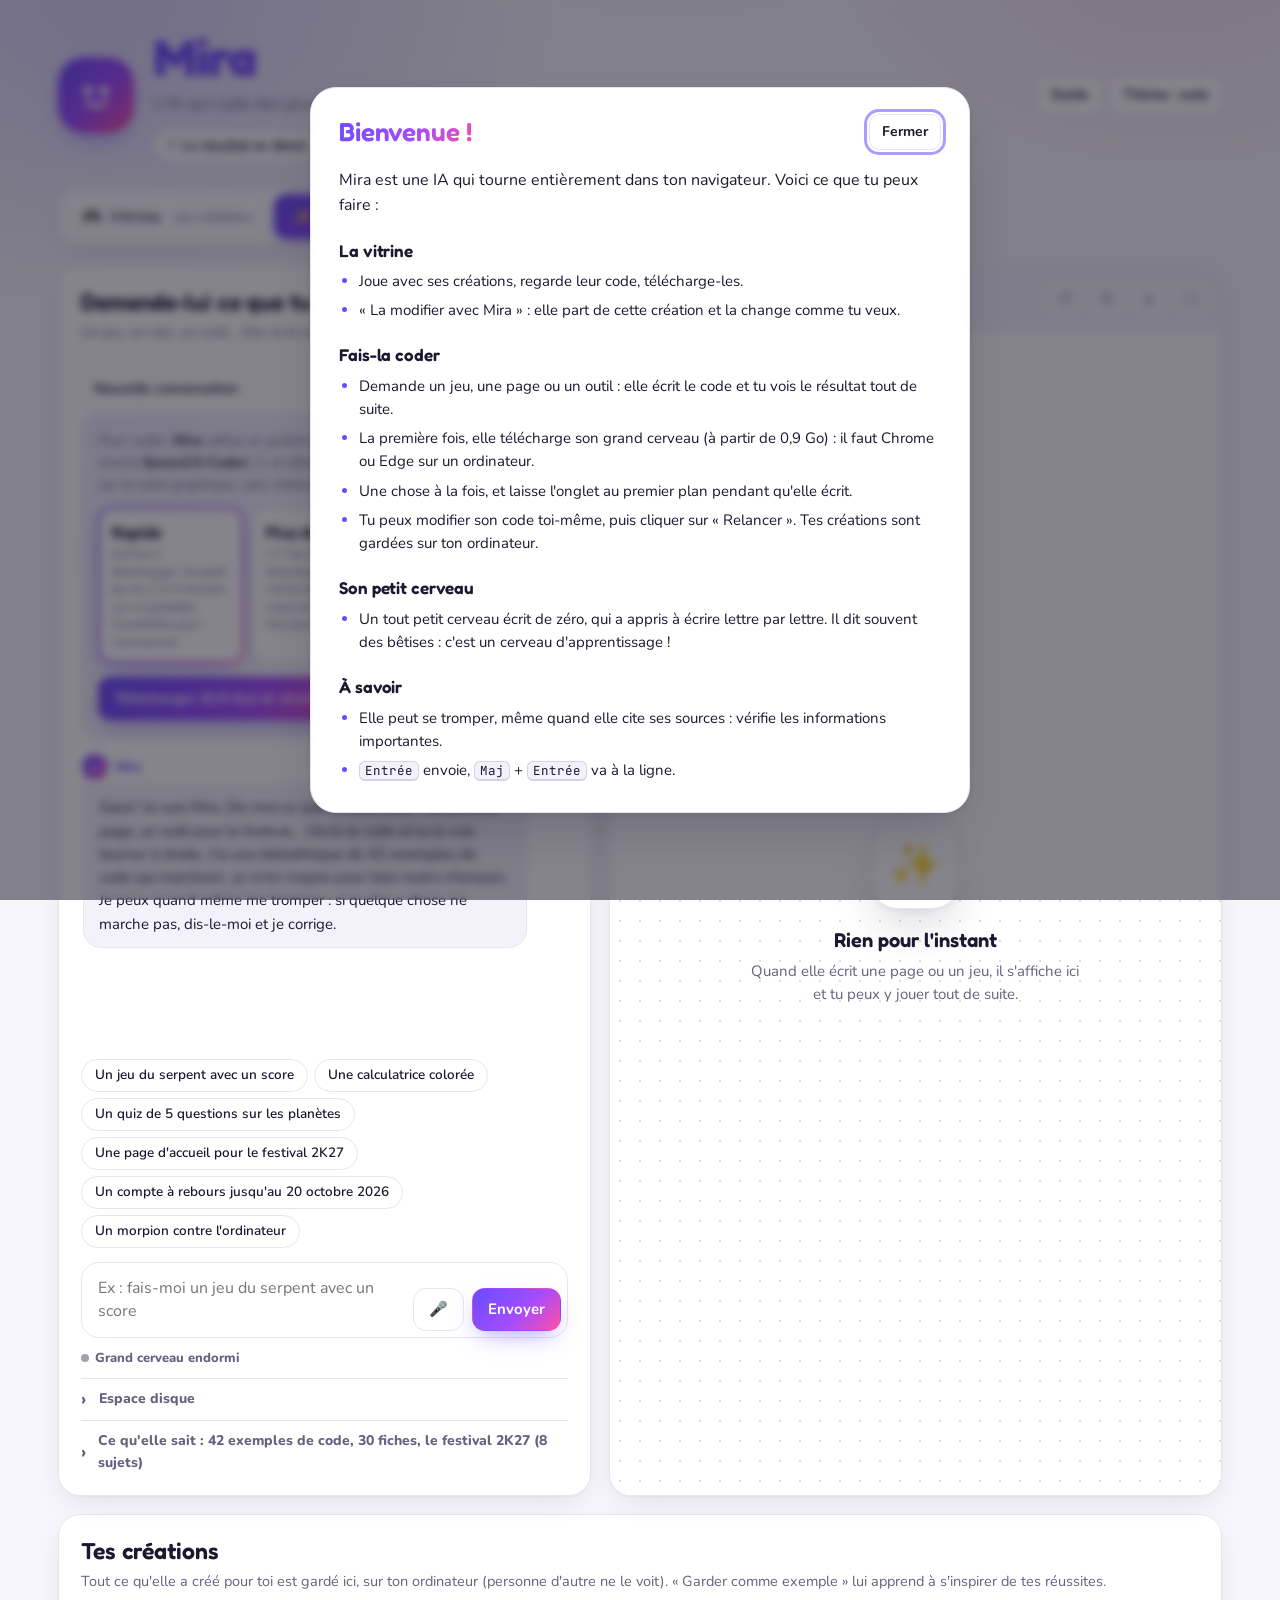
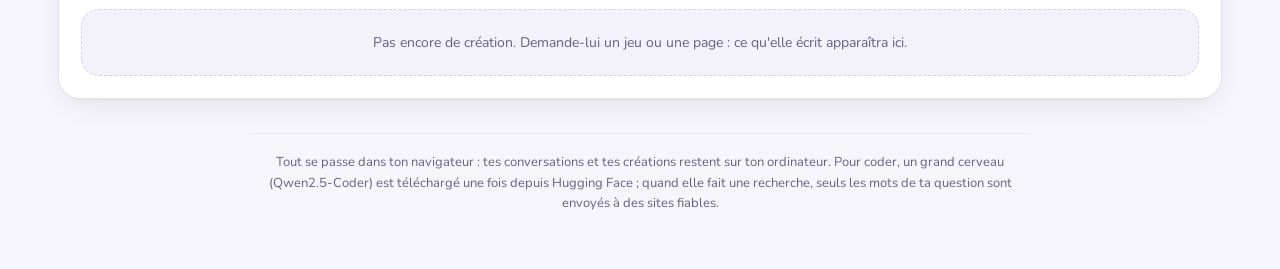
==== commit c6656c2c: "Nouveau design : dégradé, aurore, titres Fredoka, onglets en pastilles, aperçu en fenêtre, cartes co" ====
--- a/index.html
+++ b/index.html
@@ -4,6 +4,7 @@
 <meta charset="utf-8">
 <meta name="viewport" content="width=device-width, initial-scale=1">
 <title>Mira</title>
+<meta name="referrer" content="same-origin">
 <meta name="description" content="Mira, une IA qui code et qui tourne entièrement dans ton navigateur : joue avec sa vitrine, fais-la coder, ou parle à son petit cerveau écrit de zéro.">
 <link rel="icon" href="data:image/svg+xml,%3Csvg xmlns='http://www.w3.org/2000/svg' viewBox='0 0 32 32'%3E%3Crect width='32' height='32' rx='9' fill='%236a4cff'/%3E%3Ccircle cx='11' cy='13' r='3' fill='white'/%3E%3Ccircle cx='21' cy='13' r='3' fill='white'/%3E%3Cpath d='M10 21q6 5 12 0' stroke='white' stroke-width='2.5' fill='none' stroke-linecap='round'/%3E%3C/svg%3E">
 <link rel="manifest" href="manifest.webmanifest">
@@ -11,7 +12,7 @@
 <meta name="theme-color" content="#6a4cff">
 <link rel="preconnect" href="https://fonts.googleapis.com">
 <link rel="preconnect" href="https://fonts.gstatic.com" crossorigin>
-<link href="https://fonts.googleapis.com/css2?family=Nunito:wght@400;600;700;800&display=swap" rel="stylesheet">
+<link href="https://fonts.googleapis.com/css2?family=Fredoka:wght@500;600;700&family=JetBrains+Mono:wght@400;700&family=Nunito:wght@400;600;700;800&display=swap" rel="stylesheet">
 <link rel="stylesheet" href="style.css">
 </head>
 <body data-mode="visiteur">
@@ -22,9 +23,14 @@
       <svg viewBox="0 0 34 34"><g class="oeil"><circle cx="11" cy="14" r="3.4" fill="#fff"/><circle cx="23" cy="14" r="3.4" fill="#fff"/></g><path d="M10 22.5q7 5.5 14 0" stroke="#fff" stroke-width="2.8" fill="none" stroke-linecap="round"/></svg>
     </div>
     <div class="titre">
-      <h1 class="nom-mira" style="margin:0;font-size:30px;font-weight:800">Mira</h1>
+      <h1 class="nom-mira">Mira</h1>
       <input id="nom" type="hidden" value="Mira">
-      <p>Une IA qui code, avec un petit cerveau écrit de zéro. Tout se passe dans ton navigateur.</p>
+      <p>L'IA qui code des jeux et des pages pour toi, avec un petit cerveau écrit de zéro.</p>
+      <div class="pastilles-hero">
+        <span><span aria-hidden="true">⚡</span> Le résultat en direct</span>
+        <span><span aria-hidden="true">🔒</span> Tout reste sur ton ordinateur</span>
+        <span><span aria-hidden="true">🧠</span> Un cerveau fait maison</span>
+      </div>
     </div>
     <div class="outils-entete">
       <button class="bouton petit" type="button" id="installer" hidden title="Installer Mira comme une application sur cet ordinateur">Installer</button>
@@ -37,9 +43,9 @@
   <div class="accueil-visiteurs" id="accueil" hidden></div>
 
   <nav class="vues" role="tablist" aria-label="Espaces">
-    <button role="tab" id="onglet-vitrine" aria-controls="vue-vitrine" aria-selected="true">Vitrine <small>· ses créations</small></button>
-    <button role="tab" id="onglet-atelier" aria-controls="vue-atelier" aria-selected="false" tabindex="-1">Fais-la coder <small>· pour toi</small></button>
-    <button role="tab" id="onglet-cerveau" aria-controls="vue-cerveau" aria-selected="false" tabindex="-1">Son petit cerveau <small>· fait maison</small></button>
+    <button role="tab" id="onglet-vitrine" aria-controls="vue-vitrine" aria-selected="true"><span aria-hidden="true">🎮</span> Vitrine <small>· ses créations</small></button>
+    <button role="tab" id="onglet-atelier" aria-controls="vue-atelier" aria-selected="false" tabindex="-1"><span aria-hidden="true">✨</span> Fais-la coder <small>· pour toi</small></button>
+    <button role="tab" id="onglet-cerveau" aria-controls="vue-cerveau" aria-selected="false" tabindex="-1"><span aria-hidden="true">🧠</span> Son petit cerveau <small>· fait maison</small></button>
   </nav>
 
   <div class="vue" id="vue-vitrine" role="tabpanel" aria-labelledby="onglet-vitrine">
@@ -124,10 +130,12 @@
             <button type="button" id="voir-console" aria-pressed="false">Console <span id="compte-console"></span></button>
           </div>
           <span class="espace"></span>
-          <button class="bouton petit" type="button" id="recharger" disabled>Relancer</button>
-          <button class="bouton petit" type="button" id="copier" disabled>Copier</button>
-          <button class="bouton petit" type="button" id="telecharger-code" disabled>Télécharger</button>
-          <button class="bouton petit" type="button" id="plein-ecran" disabled>Plein écran</button>
+          <div class="actions-apercu">
+            <button class="bouton petit" type="button" id="recharger" disabled title="Relancer" aria-label="Relancer"><svg viewBox="0 0 24 24" aria-hidden="true"><path d="M20 12a8 8 0 1 1-2.6-5.9"/><path d="M20 4v5h-5"/></svg><span class="etiquette-bouton">Relancer</span></button>
+            <button class="bouton petit" type="button" id="copier" disabled title="Copier le code" aria-label="Copier le code"><svg viewBox="0 0 24 24" aria-hidden="true"><rect x="9" y="9" width="11" height="11" rx="2.5"/><path d="M5 15V6.5A2.5 2.5 0 0 1 7.5 4H15"/></svg><span class="etiquette-bouton">Copier</span></button>
+            <button class="bouton petit" type="button" id="telecharger-code" disabled title="Télécharger" aria-label="Télécharger"><svg viewBox="0 0 24 24" aria-hidden="true"><path d="M12 4v11"/><path d="m7 10 5 5 5-5"/><path d="M5 20h14"/></svg><span class="etiquette-bouton">Télécharger</span></button>
+            <button class="bouton petit" type="button" id="plein-ecran" disabled title="Plein écran" aria-label="Plein écran"><svg viewBox="0 0 24 24" aria-hidden="true"><path d="M4 9V4h5"/><path d="M20 9V4h-5"/><path d="M4 15v5h5"/><path d="M20 15v5h-5"/></svg><span class="etiquette-bouton">Plein écran</span></button>
+          </div>
         </div>
         <div class="apercu-corps">
           <iframe id="cadre" title="Aperçu du code de Mira" sandbox="allow-scripts allow-modals allow-forms allow-pointer-lock" hidden></iframe>
--- a/style.css
+++ b/style.css
@@ -1,233 +1,369 @@
 /*
  * style.css - le style commun du panneau admin (admin.html) et de la page des visiteurs (index.html).
+ *
+ * Identité : un dégradé violet → mauve → rose, des titres arrondis (Fredoka), un texte
+ * doux à lire (Nunito), du code en JetBrains Mono, et une lueur « aurore » derrière la page.
+ * Toutes les couleurs sont des variables : le thème sombre les redéfinit plus bas.
  */
 :root {
-  --fond: #f5f4fa;
+  --fond: #f6f5fb;
   --surface: #ffffff;
-  --surface-2: #f0eef7;
-  --texte: #1d1b29;
-  --doux: #676380;
-  --bord: #e4e1ee;
+  --surface-2: #f3f1fa;
+  --surface-3: #e9e5f6;
+  --texte: #1b1830;
+  --doux: #66617f;
+  --bord: #e7e4f1;
+  --bord-fort: #d6d0ea;
   --accent: #6a4cff;
-  --accent-fort: #5536f0;
-  --accent-doux: #ebe6ff;
+  --accent-fort: #5432f5;
+  --accent-doux: #efebff;
+  --accent-2: #ff4fa3;
+  --accent-3: #1fb8e0;
+  --degrade: linear-gradient(135deg, #6a4cff 0%, #a24cff 55%, #ff4fa3 100%);
   --sur-accent: #ffffff;
-  --vert: #16925f;
+  --vert: #12945f;
   --orange: #c7661c;
-  --rouge: #cf3b4b;
+  --rouge: #d6384b;
   --courbe: #6a4cff;
   --grille: #ebe9f2;
-  --ombre: 0 1px 2px rgba(29, 27, 41, .05), 0 6px 20px rgba(29, 27, 41, .06);
-  --rayon: 16px;
+  --reflet: rgba(255, 255, 255, .8);
+  --ombre: 0 1px 2px rgba(27, 24, 48, .04), 0 10px 30px -10px rgba(27, 24, 48, .12);
+  --ombre-haute: 0 2px 6px rgba(27, 24, 48, .06), 0 24px 50px -14px rgba(27, 24, 48, .22);
+  --lueur: 0 10px 24px -8px rgba(106, 76, 255, .55);
+  --aurore-1: rgba(106, 76, 255, .20);
+  --aurore-2: rgba(255, 79, 163, .14);
+  --aurore-3: rgba(31, 184, 224, .14);
+  --rayon: 22px;
+  --rayon-s: 14px;
   --police: 'Nunito', system-ui, -apple-system, 'Segoe UI', sans-serif;
-  --mono: ui-monospace, 'Cascadia Mono', 'SF Mono', Consolas, monospace;
+  --titres: 'Fredoka', 'Nunito', system-ui, sans-serif;
+  --mono: 'JetBrains Mono', ui-monospace, 'Cascadia Mono', 'SF Mono', Consolas, monospace;
   color-scheme: light;
 }
 @media (prefers-color-scheme: dark) {
   :root:not([data-theme="light"]) {
-    --fond: #121119;
-    --surface: #1b1a25;
-    --surface-2: #24222f;
-    --texte: #ecebf4;
-    --doux: #a29eb8;
-    --bord: #2e2c3c;
-    --accent: #9a86ff;
-    --accent-fort: #b2a3ff;
-    --accent-doux: #2a2548;
-    --sur-accent: #15131f;
+    --fond: #0d0b18;
+    --surface: #161328;
+    --surface-2: #1e1a35;
+    --surface-3: #272243;
+    --texte: #efedf8;
+    --doux: #a7a2c2;
+    --bord: #2a2546;
+    --bord-fort: #3b3462;
+    --accent: #9b87ff;
+    --accent-fort: #b5a6ff;
+    --accent-doux: #241d4a;
+    --accent-2: #ff6fb5;
+    --accent-3: #4fd8f5;
+    --degrade: linear-gradient(135deg, #7457ff 0%, #a957ff 55%, #ff5fae 100%);
     --vert: #3ecf8e;
     --orange: #f0a35a;
     --rouge: #ff7b88;
     --courbe: #a896ff;
-    --grille: #292736;
-    --ombre: 0 1px 2px rgba(0, 0, 0, .3), 0 8px 24px rgba(0, 0, 0, .25);
+    --grille: #282342;
+    --reflet: rgba(255, 255, 255, .05);
+    --ombre: 0 1px 2px rgba(0, 0, 0, .35), 0 12px 32px -10px rgba(0, 0, 0, .55);
+    --ombre-haute: 0 2px 6px rgba(0, 0, 0, .4), 0 28px 56px -14px rgba(0, 0, 0, .7);
+    --lueur: 0 10px 28px -8px rgba(140, 100, 255, .6);
+    --aurore-1: rgba(116, 87, 255, .28);
+    --aurore-2: rgba(255, 95, 174, .16);
+    --aurore-3: rgba(79, 216, 245, .12);
     color-scheme: dark;
   }
 }
 :root[data-theme="dark"] {
-  --fond: #121119;
-  --surface: #1b1a25;
-  --surface-2: #24222f;
-  --texte: #ecebf4;
-  --doux: #a29eb8;
-  --bord: #2e2c3c;
-  --accent: #9a86ff;
-  --accent-fort: #b2a3ff;
-  --accent-doux: #2a2548;
-  --sur-accent: #15131f;
+  --fond: #0d0b18;
+  --surface: #161328;
+  --surface-2: #1e1a35;
+  --surface-3: #272243;
+  --texte: #efedf8;
+  --doux: #a7a2c2;
+  --bord: #2a2546;
+  --bord-fort: #3b3462;
+  --accent: #9b87ff;
+  --accent-fort: #b5a6ff;
+  --accent-doux: #241d4a;
+  --accent-2: #ff6fb5;
+  --accent-3: #4fd8f5;
+  --degrade: linear-gradient(135deg, #7457ff 0%, #a957ff 55%, #ff5fae 100%);
   --vert: #3ecf8e;
   --orange: #f0a35a;
   --rouge: #ff7b88;
   --courbe: #a896ff;
-  --grille: #292736;
-  --ombre: 0 1px 2px rgba(0, 0, 0, .3), 0 8px 24px rgba(0, 0, 0, .25);
+  --grille: #282342;
+  --reflet: rgba(255, 255, 255, .05);
+  --ombre: 0 1px 2px rgba(0, 0, 0, .35), 0 12px 32px -10px rgba(0, 0, 0, .55);
+  --ombre-haute: 0 2px 6px rgba(0, 0, 0, .4), 0 28px 56px -14px rgba(0, 0, 0, .7);
+  --lueur: 0 10px 28px -8px rgba(140, 100, 255, .6);
+  --aurore-1: rgba(116, 87, 255, .28);
+  --aurore-2: rgba(255, 95, 174, .16);
+  --aurore-3: rgba(79, 216, 245, .12);
   color-scheme: dark;
 }
 
+/* ---------- Base ---------- */
 * { box-sizing: border-box; }
 [hidden] { display: none !important; }
-html { -webkit-text-size-adjust: 100%; }
+html { -webkit-text-size-adjust: 100%; scrollbar-color: var(--bord-fort) transparent; }
 body {
   margin: 0;
   background: var(--fond);
   color: var(--texte);
   font-family: var(--police);
   font-size: 16px;
-  line-height: 1.5;
-}
+  line-height: 1.55;
+  -webkit-font-smoothing: antialiased;
+  min-height: 100vh;
+}
+/* La lueur « aurore » derrière le haut de la page */
+body::before {
+  content: "";
+  position: fixed;
+  inset: -25vh -15vw auto;
+  height: 85vh;
+  z-index: -1;
+  pointer-events: none;
+  background:
+    radial-gradient(38% 55% at 18% 30%, var(--aurore-1), transparent 70%),
+    radial-gradient(32% 50% at 82% 18%, var(--aurore-2), transparent 70%),
+    radial-gradient(28% 45% at 52% 0%, var(--aurore-3), transparent 70%);
+  filter: blur(10px);
+}
+::selection { background: color-mix(in srgb, var(--accent) 28%, transparent); }
+* { scrollbar-width: thin; }
 button, input, select, textarea { font: inherit; color: inherit; }
-.page { max-width: 1180px; margin: 0 auto; padding: 24px 16px 48px; }
+h1, h2, h3, h4 { font-family: var(--titres); font-weight: 600; letter-spacing: -.005em; }
+.page { max-width: 1200px; margin: 0 auto; padding: 28px 18px 56px; }
 
 /* ---------- En-tête ---------- */
-.entete { display: flex; align-items: center; gap: 16px; flex-wrap: wrap; margin-bottom: 20px; }
+.entete { display: flex; align-items: center; gap: 18px; flex-wrap: wrap; margin-bottom: 22px; }
 .logo {
-  width: 56px; height: 56px; flex: none; border-radius: 18px;
-  background: var(--accent); display: grid; place-items: center;
-  box-shadow: 0 6px 18px color-mix(in srgb, var(--accent) 35%, transparent);
-}
-.logo svg { width: 34px; height: 34px; }
+  width: 60px; height: 60px; flex: none; border-radius: 20px;
+  background: var(--degrade); display: grid; place-items: center;
+  box-shadow: var(--lueur), inset 0 1px 0 rgba(255, 255, 255, .35);
+  animation: flotte 6s ease-in-out infinite;
+}
+.logo svg { width: 36px; height: 36px; filter: drop-shadow(0 1px 1px rgba(0, 0, 0, .15)); }
 .logo .oeil { transform-origin: center; animation: cligne 5s infinite; }
 @keyframes cligne { 0%, 94%, 100% { transform: scaleY(1); } 96% { transform: scaleY(.1); } }
+@keyframes flotte { 0%, 100% { transform: translateY(0); } 50% { transform: translateY(-4px); } }
 .titre { flex: 1; min-width: 220px; }
+.titre h1 { margin: 0; font-size: 34px; font-weight: 700; line-height: 1.1; }
 .titre input {
   display: block; width: 100%; max-width: 420px;
-  border: 1px dashed transparent; border-radius: 10px; background: transparent;
-  font-size: 30px; font-weight: 800; letter-spacing: -.01em; padding: 0 8px; margin-left: -9px;
-}
-.titre input:hover { border-color: var(--bord); }
+  border: 1px dashed transparent; border-radius: 12px; background: transparent;
+  font-family: var(--titres); font-size: 32px; font-weight: 700; letter-spacing: -.01em; line-height: 1.2;
+  padding: 0 8px; margin-left: -9px;
+}
+.titre input:hover { border-color: var(--bord-fort); }
 .titre input:focus { outline: none; border-color: var(--accent); background: var(--surface); }
-.titre p { margin: 2px 0 0; color: var(--doux); font-size: 15px; }
+.titre p { margin: 4px 0 0; color: var(--doux); font-size: 15.5px; }
 .pastille {
   display: inline-flex; align-items: center; gap: 8px;
   padding: 6px 12px; border-radius: 999px; background: var(--surface); border: 1px solid var(--bord);
-  font-size: 14px; font-weight: 700; color: var(--doux); white-space: nowrap;
+  font-size: 14px; font-weight: 700; color: var(--doux); white-space: nowrap; box-shadow: var(--ombre);
 }
 .pastille i { width: 9px; height: 9px; border-radius: 50%; background: var(--doux); }
 .pastille.active { color: var(--vert); }
-.pastille.active i { background: var(--vert); animation: pulse 1.2s infinite; }
-@keyframes pulse { 50% { opacity: .3; } }
-
-/* ---------- Chiffres ---------- */
-.chiffres { display: grid; grid-template-columns: repeat(6, minmax(0, 1fr)); gap: 12px; margin-bottom: 16px; }
-.chiffre { background: var(--surface); border: 1px solid var(--bord); border-radius: 14px; padding: 12px 14px; min-width: 0; }
-.chiffre span { display: block; font-size: 13px; color: var(--doux); font-weight: 600; }
-.chiffre strong { display: block; font-size: 22px; font-weight: 800; font-variant-numeric: tabular-nums; white-space: nowrap; overflow: hidden; text-overflow: ellipsis; }
+.pastille.active i { background: var(--vert); box-shadow: 0 0 0 4px color-mix(in srgb, var(--vert) 22%, transparent); animation: pulse 1.2s infinite; }
+@keyframes pulse { 50% { opacity: .35; } }
+.outils-entete { display: flex; align-items: center; gap: 8px; flex-wrap: wrap; justify-content: flex-end; }
+
+/* Page des visiteurs : un vrai titre de bienvenue */
+body[data-mode="visiteur"] .entete { gap: 20px; margin-bottom: 26px; }
+body[data-mode="visiteur"] .logo { width: 76px; height: 76px; border-radius: 26px; }
+body[data-mode="visiteur"] .logo svg { width: 46px; height: 46px; }
+body[data-mode="visiteur"] .titre h1 {
+  font-size: clamp(36px, 6vw, 52px);
+  background: var(--degrade); -webkit-background-clip: text; background-clip: text; color: transparent;
+  padding-bottom: 2px;
+}
+body[data-mode="visiteur"] .titre p { font-size: 17px; }
+.pastilles-hero { display: flex; flex-wrap: wrap; gap: 8px; margin-top: 12px; }
+.pastilles-hero > span {
+  display: inline-flex; align-items: center; gap: 6px;
+  padding: 5px 12px; border-radius: 999px; font-size: 13.5px; font-weight: 700; color: var(--texte);
+  background: color-mix(in srgb, var(--surface) 78%, transparent); border: 1px solid var(--bord);
+  backdrop-filter: blur(8px); -webkit-backdrop-filter: blur(8px);
+}
+
+/* ---------- Les espaces (onglets du haut) ---------- */
+.vues {
+  display: flex; width: fit-content; max-width: 100%; gap: 4px; padding: 5px; margin-bottom: 20px; overflow-x: auto;
+  background: color-mix(in srgb, var(--surface) 82%, transparent); border: 1px solid var(--bord); border-radius: 18px;
+  box-shadow: var(--ombre); backdrop-filter: blur(14px); -webkit-backdrop-filter: blur(14px);
+}
+.vues button {
+  display: inline-flex; align-items: center; gap: 7px;
+  border: 0; background: none; padding: 10px 18px; border-radius: 13px;
+  font-family: var(--titres); font-weight: 600; font-size: 16px; color: var(--doux); cursor: pointer; white-space: nowrap;
+  transition: background .2s, color .2s, box-shadow .2s;
+}
+.vues button:hover { background: var(--surface-2); color: var(--texte); }
+.vues button[aria-selected="true"] { background: var(--degrade); color: #fff; box-shadow: var(--lueur); }
+.vues button small { font-family: var(--police); font-weight: 700; font-size: 13px; opacity: .8; }
+.vue[hidden] { display: none; }
+.vue:not([hidden]) { animation: apparait .35s ease-out; }
+@keyframes apparait { from { opacity: 0; transform: translateY(6px); } }
+
+/* ---------- Chiffres (Laboratoire) ---------- */
+.chiffres { display: grid; grid-template-columns: repeat(6, minmax(0, 1fr)); gap: 12px; margin-bottom: 18px; }
+.chiffre {
+  position: relative; overflow: hidden;
+  background: var(--surface); border: 1px solid var(--bord); border-radius: 18px; padding: 14px 16px; min-width: 0;
+  box-shadow: var(--ombre), inset 0 1px 0 var(--reflet);
+}
+.chiffre::after { content: ""; position: absolute; left: 16px; right: 16px; bottom: 0; height: 3px; border-radius: 3px 3px 0 0; background: var(--degrade); opacity: .55; }
+.chiffre span { display: block; font-size: 12.5px; color: var(--doux); font-weight: 800; text-transform: uppercase; letter-spacing: .04em; }
+.chiffre strong {
+  display: block; font-family: var(--titres); font-size: 26px; font-weight: 600; font-variant-numeric: tabular-nums;
+  white-space: nowrap; overflow: hidden; text-overflow: ellipsis; line-height: 1.25;
+}
 .chiffre small { display: block; font-size: 12px; color: var(--doux); white-space: nowrap; overflow: hidden; text-overflow: ellipsis; }
 
 /* ---------- Cartes ---------- */
-.grille { display: grid; grid-template-columns: minmax(0, 1.05fr) minmax(0, 1fr); gap: 16px; align-items: start; }
-.carte { background: var(--surface); border: 1px solid var(--bord); border-radius: var(--rayon); box-shadow: var(--ombre); padding: 20px; min-width: 0; }
-.carte h2 { margin: 0 0 4px; font-size: 20px; font-weight: 800; }
-.carte .sous { margin: 0 0 16px; color: var(--doux); font-size: 14px; }
-h3 { font-size: 15px; margin: 20px 0 8px; }
-
+.grille { display: grid; grid-template-columns: minmax(0, 1.05fr) minmax(0, 1fr); gap: 18px; align-items: start; }
+.carte {
+  background: var(--surface); border: 1px solid var(--bord); border-radius: var(--rayon);
+  box-shadow: var(--ombre), inset 0 1px 0 var(--reflet); padding: 22px; min-width: 0;
+}
+.carte h2 { margin: 0 0 4px; font-size: 23px; line-height: 1.25; }
+.carte .sous { margin: 0 0 16px; color: var(--doux); font-size: 14.5px; }
+h3 { font-size: 17px; margin: 22px 0 8px; }
+
+/* ---------- Boutons ---------- */
 .boutons { display: flex; flex-wrap: wrap; gap: 8px; align-items: center; }
 .bouton {
   display: inline-flex; align-items: center; justify-content: center; gap: 8px;
   border: 1px solid var(--bord); background: var(--surface); border-radius: 12px;
-  padding: 9px 14px; font-weight: 700; font-size: 15px; cursor: pointer;
-  transition: background .15s, border-color .15s, transform .05s;
-}
-.bouton:hover { border-color: var(--accent); }
-.bouton:active { transform: translateY(1px); }
-.bouton:disabled { opacity: .5; cursor: default; }
-.bouton.principal { background: var(--accent); border-color: var(--accent); color: var(--sur-accent); min-width: 150px; }
-.bouton.principal:hover { background: var(--accent-fort); }
+  padding: 9px 15px; font-weight: 700; font-size: 15px; cursor: pointer; color: var(--texte);
+  transition: background .15s, border-color .15s, box-shadow .2s, transform .15s, filter .15s;
+}
+.bouton:hover:not(:disabled) { border-color: color-mix(in srgb, var(--accent) 45%, var(--bord)); background: var(--surface-2); }
+.bouton:active:not(:disabled) { transform: translateY(1px) scale(.985); }
+.bouton:disabled { opacity: .45; cursor: default; }
+.bouton.principal { background: var(--degrade); border-color: transparent; color: #fff; min-width: 150px; box-shadow: var(--lueur); }
+.bouton.principal:hover:not(:disabled) { background: var(--degrade); border-color: transparent; filter: brightness(1.07) saturate(1.05); transform: translateY(-1px); }
+.bouton.principal:active:not(:disabled) { transform: translateY(0) scale(.985); }
 .bouton.danger { color: var(--rouge); }
-.bouton.petit { padding: 6px 10px; font-size: 14px; border-radius: 10px; }
+.bouton.danger:hover:not(:disabled) { border-color: var(--rouge); background: color-mix(in srgb, var(--rouge) 8%, var(--surface)); }
+.bouton.petit { padding: 6px 12px; font-size: 14px; border-radius: 10px; }
 .bouton svg { width: 16px; height: 16px; }
 select.bouton { padding-right: 10px; }
-:focus-visible { outline: 2px solid var(--accent); outline-offset: 2px; }
+a.bouton { text-decoration: none; color: inherit; }
+:focus-visible { outline: 3px solid color-mix(in srgb, var(--accent) 55%, transparent); outline-offset: 2px; }
+.lien { border: 0; background: none; padding: 0; color: var(--doux); font-weight: 700; font-size: 13px; text-decoration: underline; text-underline-offset: 3px; cursor: pointer; }
+.lien:hover { color: var(--accent); }
+
+/* Champs de saisie : même style partout */
+.saisie input, .demande textarea, .champ-livres, .lecon input, textarea.texte, .tete textarea, .verrou-boite input {
+  border: 1.5px solid var(--bord); background: var(--surface); border-radius: 14px;
+  transition: border-color .15s, box-shadow .15s, background .15s;
+}
+.saisie input:focus, .demande textarea:focus, .champ-livres:focus, .lecon input:focus, textarea.texte:focus, .tete textarea:focus, .verrou-boite input:focus {
+  outline: none; border-color: var(--accent); box-shadow: 0 0 0 4px color-mix(in srgb, var(--accent) 16%, transparent);
+}
 
 .conseil {
-  margin: 14px 0 0; padding: 10px 12px; border-radius: 12px;
+  margin: 14px 0 0; padding: 12px 14px; border-radius: var(--rayon-s);
   background: var(--accent-doux); color: var(--texte); font-size: 14px;
+  border: 1px solid color-mix(in srgb, var(--accent) 18%, transparent);
 }
 .conseil[hidden] { display: none; }
 
 /* ---------- Courbe ---------- */
-.courbe { position: relative; margin-top: 16px; height: 190px; border-radius: 12px; background: var(--surface-2); }
+.courbe { position: relative; margin-top: 16px; height: 200px; border-radius: 16px; background: var(--surface-2); border: 1px solid var(--bord); overflow: hidden; }
 .courbe canvas { position: absolute; inset: 0; width: 100%; height: 100%; }
 .courbe .vide { position: absolute; inset: 0; display: grid; place-items: center; color: var(--doux); font-size: 14px; text-align: center; padding: 16px; }
 .courbe .vide[hidden] { display: none; }
-.legende { display: flex; justify-content: space-between; gap: 8px; font-size: 12px; color: var(--doux); margin-top: 6px; }
+.legende { display: flex; justify-content: space-between; gap: 8px; font-size: 12px; color: var(--doux); margin-top: 6px; font-weight: 700; }
 
 /* ---------- Journal ---------- */
 .journal { list-style: none; margin: 0; padding: 0; max-height: 360px; overflow-y: auto; display: grid; gap: 8px; }
-.journal li { border: 1px solid var(--bord); border-radius: 12px; padding: 8px 12px; }
-.journal .meta { font-size: 12px; color: var(--doux); font-weight: 700; display: flex; justify-content: space-between; gap: 8px; }
-.journal .ecrit { font-family: var(--mono); font-size: 13.5px; white-space: pre-wrap; word-break: break-word; margin-top: 2px; }
+.journal li { border: 1px solid var(--bord); background: var(--surface-2); border-radius: 14px; padding: 9px 13px; }
+.journal .meta { font-size: 12px; color: var(--doux); font-weight: 800; display: flex; justify-content: space-between; gap: 8px; }
+.journal .ecrit { font-family: var(--mono); font-size: 13px; white-space: pre-wrap; word-break: break-word; margin-top: 3px; }
 .journal .question { color: var(--doux); }
 .journal:empty::before { content: "Rien pour l'instant."; color: var(--doux); font-size: 14px; }
 
-/* ---------- Discussion ---------- */
+/* ---------- Discussion avec le petit cerveau ---------- */
 .discussion { display: flex; flex-direction: column; }
-.modes { display: inline-flex; padding: 3px; background: var(--surface-2); border-radius: 12px; margin-bottom: 12px; }
-.modes button { border: 0; background: transparent; padding: 6px 12px; border-radius: 9px; font-weight: 700; font-size: 14px; color: var(--doux); cursor: pointer; }
-.modes button[aria-pressed="true"] { background: var(--surface); color: var(--texte); box-shadow: 0 1px 3px rgba(0,0,0,.12); }
+.modes { display: inline-flex; padding: 4px; background: var(--surface-2); border: 1px solid var(--bord); border-radius: 13px; margin-bottom: 12px; }
+.modes button { border: 0; background: transparent; padding: 6px 13px; border-radius: 9px; font-weight: 800; font-size: 14px; color: var(--doux); cursor: pointer; transition: background .15s, color .15s; }
+.modes button:hover:not(:disabled) { color: var(--texte); }
+.modes button[aria-pressed="true"] { background: var(--surface); color: var(--texte); box-shadow: 0 1px 3px rgba(0, 0, 0, .12), 0 0 0 1px var(--bord); }
+.modes button:disabled { opacity: .45; cursor: default; }
 .messages {
   height: 440px; overflow-y: auto; padding: 4px 2px 8px;
   display: flex; flex-direction: column; gap: 10px;
 }
-.bulle { max-width: 86%; padding: 9px 13px; border-radius: 16px; white-space: pre-wrap; word-break: break-word; }
-.bulle.toi { align-self: flex-end; background: var(--accent); color: var(--sur-accent); border-bottom-right-radius: 6px; }
-.bulle.ia { align-self: flex-start; background: var(--surface-2); border-bottom-left-radius: 6px; }
-.bulle.ia .qui { display: block; font-size: 12px; font-weight: 800; color: var(--accent); margin-bottom: 1px; }
+.bulle { max-width: 86%; padding: 10px 14px; border-radius: 18px; white-space: pre-wrap; word-break: break-word; animation: bulle .25s ease-out; }
+@keyframes bulle { from { opacity: 0; transform: translateY(6px) scale(.98); } }
+.bulle.toi { align-self: flex-end; background: var(--degrade); color: #fff; border-bottom-right-radius: 6px; box-shadow: var(--lueur); }
+.bulle.ia { align-self: flex-start; background: var(--surface-2); border: 1px solid var(--bord); border-bottom-left-radius: 6px; }
+.bulle.ia .qui { display: block; font-size: 12px; font-weight: 800; color: var(--accent); margin-bottom: 2px; }
 .bulle.ia b { font-weight: 800; }
 .bulle .ecrit:empty::after { content: "…"; animation: pulse 1s infinite; }
 .bulle .apprendre { display: block; margin-top: 6px; border: 0; background: none; padding: 0; color: var(--doux); font-size: 13px; font-weight: 700; cursor: pointer; text-decoration: underline; text-underline-offset: 2px; }
 .bulle .apprendre:hover { color: var(--accent); }
 .lecon { display: flex; gap: 6px; margin-top: 8px; flex-wrap: wrap; }
-.lecon input { flex: 1; min-width: 160px; border: 1px solid var(--bord); background: var(--surface); border-radius: 10px; padding: 6px 10px; }
-.accueil { margin: auto; text-align: center; color: var(--doux); font-size: 14px; max-width: 320px; padding: 20px 0; }
-.accueil strong { display: block; color: var(--texte); font-size: 16px; margin-bottom: 4px; }
-.suggestions { display: flex; flex-wrap: wrap; justify-content: center; gap: 6px; margin-top: 12px; }
-.suggestions button { border: 1px solid var(--bord); background: var(--surface); border-radius: 999px; padding: 4px 11px; font-size: 13px; cursor: pointer; }
-.suggestions button:hover { border-color: var(--accent); }
+.lecon input { flex: 1; min-width: 160px; border-radius: 10px; padding: 6px 10px; }
+.accueil { margin: auto; text-align: center; color: var(--doux); font-size: 14px; max-width: 340px; padding: 20px 0; }
+.accueil::before {
+  content: ""; display: block; width: 64px; height: 64px; margin: 0 auto 12px; border-radius: 22px;
+  background: url("data:image/svg+xml,%3Csvg xmlns='http://www.w3.org/2000/svg' viewBox='0 0 34 34'%3E%3Ccircle cx='11' cy='14' r='3.4' fill='white'/%3E%3Ccircle cx='23' cy='14' r='3.4' fill='white'/%3E%3Cpath d='M10 22.5q7 5.5 14 0' stroke='white' stroke-width='2.8' fill='none' stroke-linecap='round'/%3E%3C/svg%3E") center / 62% no-repeat, var(--degrade);
+  box-shadow: var(--lueur); animation: flotte 5s ease-in-out infinite;
+}
+.accueil strong { display: block; color: var(--texte); font-family: var(--titres); font-weight: 600; font-size: 18px; margin-bottom: 4px; }
+.suggestions { display: flex; flex-wrap: wrap; justify-content: center; gap: 6px; margin-top: 14px; }
+.suggestions button, .idees button, .savoirs-liste button {
+  border: 1px solid var(--bord); background: var(--surface); border-radius: 999px; padding: 5px 13px; font-size: 13.5px; font-weight: 600; cursor: pointer;
+  transition: border-color .15s, background .15s, color .15s, transform .15s;
+}
+.suggestions button:hover, .idees button:hover, .savoirs-liste button:hover { border-color: var(--accent); background: var(--accent-doux); color: var(--accent-fort); transform: translateY(-1px); }
 .saisie { display: flex; gap: 8px; margin-top: 10px; }
-.saisie input { flex: 1; min-width: 0; border: 1px solid var(--bord); background: var(--surface); border-radius: 12px; padding: 10px 14px; }
-.saisie input:focus { outline: none; border-color: var(--accent); }
-.reglage { display: flex; align-items: center; gap: 10px; margin-top: 12px; font-size: 14px; color: var(--doux); flex-wrap: wrap; }
+.saisie input { flex: 1; min-width: 0; padding: 11px 15px; }
+.reglage { display: flex; align-items: center; gap: 10px; margin-top: 12px; font-size: 14px; color: var(--doux); flex-wrap: wrap; font-weight: 700; }
 .reglage input[type="range"] { flex: 1; min-width: 120px; accent-color: var(--accent); }
-.reglage output { font-weight: 800; color: var(--texte); min-width: 74px; }
-
-/* ---------- Onglets ---------- */
-.onglets { margin-top: 16px; }
+.reglage output { font-weight: 800; color: var(--texte); min-width: 74px; font-variant-numeric: tabular-nums; }
+
+/* ---------- Onglets du Laboratoire ---------- */
+.onglets { margin-top: 18px; }
 .barre-onglets { display: flex; gap: 4px; overflow-x: auto; border-bottom: 1px solid var(--bord); margin: -4px -4px 18px; padding: 0 4px; }
 .barre-onglets button {
-  border: 0; background: none; padding: 10px 14px; font-weight: 800; font-size: 15px; color: var(--doux);
-  border-bottom: 3px solid transparent; margin-bottom: -1px; cursor: pointer; white-space: nowrap;
-}
-.barre-onglets button[aria-selected="true"] { color: var(--texte); border-bottom-color: var(--accent); }
+  border: 0; background: none; padding: 10px 14px; font-family: var(--titres); font-weight: 600; font-size: 16px; color: var(--doux);
+  border-bottom: 3px solid transparent; margin-bottom: -1px; cursor: pointer; white-space: nowrap; transition: color .15s, border-color .15s;
+}
+.barre-onglets button:hover { color: var(--texte); }
+.barre-onglets button[aria-selected="true"] { color: var(--accent); border-bottom-color: var(--accent); }
 [role="tabpanel"][hidden] { display: none; }
 
 textarea.texte {
-  width: 100%; min-height: 320px; resize: vertical; border: 1px solid var(--bord); border-radius: 12px;
-  background: var(--surface-2); padding: 12px 14px; font-family: var(--mono); font-size: 13.5px; line-height: 1.45;
-}
-textarea.texte:focus { outline: none; border-color: var(--accent); }
+  width: 100%; min-height: 320px; resize: vertical; background: var(--surface-2);
+  padding: 12px 14px; font-family: var(--mono); font-size: 13px; line-height: 1.5;
+}
 .compteur { font-size: 13px; color: var(--doux); margin: 8px 0 0; }
 .lecons { list-style: none; margin: 0; padding: 0; display: grid; gap: 6px; }
-.lecons li { display: flex; gap: 10px; align-items: center; border: 1px solid var(--bord); border-radius: 10px; padding: 6px 6px 6px 12px; font-size: 14px; }
+.lecons li { display: flex; gap: 10px; align-items: center; border: 1px solid var(--bord); background: var(--surface); border-radius: 12px; padding: 7px 7px 7px 12px; font-size: 14px; transition: border-color .15s, background .15s; }
+.lecons li:hover { border-color: var(--bord-fort); }
 .lecons li span { flex: 1; min-width: 0; overflow-wrap: anywhere; }
 .lecons li em { color: var(--doux); font-style: normal; }
-.champ-livres { flex: 1; min-width: 180px; border: 1px solid var(--bord); background: var(--surface); border-radius: 12px; padding: 9px 12px; }
-.champ-livres:focus { outline: none; border-color: var(--accent); }
+.champ-livres { flex: 1; min-width: 180px; padding: 9px 12px; }
 .lecons.resultats-livres:empty::before { content: none; }
 .resultats-livres li small { display: block; color: var(--doux); font-size: 13px; }
 .lecons:empty::before { content: "Aucune leçon pour l'instant. Dans la discussion, clique sur « Lui apprendre une meilleure réponse » sous une réponse ratée."; color: var(--doux); font-size: 14px; }
 
 .tete { display: grid; grid-template-columns: minmax(0, 1fr) minmax(0, 1fr); gap: 20px; }
-.tete textarea { width: 100%; min-height: 110px; resize: vertical; border: 1px solid var(--bord); border-radius: 12px; background: var(--surface-2); padding: 10px 12px; font-family: var(--mono); font-size: 14px; }
+.tete textarea { width: 100%; min-height: 110px; resize: vertical; background: var(--surface-2); padding: 10px 12px; font-family: var(--mono); font-size: 14px; }
 .barres { display: grid; gap: 5px; }
 .barre {
   display: grid; grid-template-columns: 42px minmax(0, 1fr) 54px; align-items: center; gap: 8px;
-  border: 0; background: none; padding: 2px 4px; border-radius: 8px; cursor: pointer; text-align: left;
+  border: 0; background: none; padding: 3px 4px; border-radius: 10px; cursor: pointer; text-align: left;
 }
 .barre:hover { background: var(--surface-2); }
-.barre .lettre { font-family: var(--mono); font-weight: 700; text-align: center; background: var(--surface-2); border-radius: 6px; padding: 1px 0; }
+.barre .lettre { font-family: var(--mono); font-weight: 700; text-align: center; background: var(--surface-2); border: 1px solid var(--bord); border-radius: 7px; padding: 1px 0; }
 .barre .jauge { height: 14px; border-radius: 7px; background: var(--surface-2); overflow: hidden; }
-.barre .jauge i { display: block; height: 100%; background: var(--accent); border-radius: 7px; transition: width .25s; }
+.barre .jauge i { display: block; height: 100%; background: var(--degrade); border-radius: 7px; transition: width .25s; }
 .barre .pc { font-size: 13px; font-variant-numeric: tabular-nums; color: var(--doux); text-align: right; }
 
 .explication { max-width: 780px; }
@@ -239,147 +375,216 @@
 .schema div b { display: block; font-size: 12px; color: var(--doux); font-weight: 700; }
 .schema div code { font-family: var(--mono); font-size: 13px; }
 .schema .fleche { border: 0; background: none; padding: 0; color: var(--doux); }
-.encadre { border-left: 4px solid var(--accent); background: var(--accent-doux); padding: 12px 16px; border-radius: 0 12px 12px 0; margin-top: 18px; }
+.encadre { border-left: 4px solid var(--accent); background: var(--accent-doux); padding: 12px 16px; border-radius: 0 14px 14px 0; margin-top: 18px; }
 .encadre p { margin: 6px 0 0; }
 
 .ligne-sauvegarde { display: flex; flex-wrap: wrap; gap: 8px; margin: 12px 0; }
 .etat-sauvegarde { color: var(--doux); font-size: 14px; }
 
+/* ---------- Message éphémère et pied de page ---------- */
 .toast {
-  position: fixed; left: 50%; bottom: 20px; transform: translate(-50%, 20px); opacity: 0;
-  background: var(--texte); color: var(--fond); padding: 10px 16px; border-radius: 12px; font-weight: 700; font-size: 14px;
-  transition: opacity .2s, transform .2s; pointer-events: none; max-width: calc(100% - 32px); text-align: center; z-index: 10;
-}
-.toast.visible { opacity: 1; transform: translate(-50%, 0); }
-footer { margin-top: 28px; color: var(--doux); font-size: 13px; text-align: center; }
-
-/* ---------- Les deux espaces : Atelier / Laboratoire ---------- */
-.vues { display: inline-flex; gap: 4px; padding: 4px; background: var(--surface); border: 1px solid var(--bord); border-radius: 14px; margin-bottom: 16px; max-width: 100%; overflow-x: auto; }
-.vues button { border: 0; background: none; padding: 9px 16px; border-radius: 10px; font-weight: 800; font-size: 15px; color: var(--doux); cursor: pointer; white-space: nowrap; }
-.vues button[aria-selected="true"] { background: var(--accent); color: var(--sur-accent); }
-.vues button small { font-weight: 700; opacity: .8; }
-.vue[hidden] { display: none; }
+  position: fixed; left: 50%; bottom: 22px; transform: translate(-50%, 20px) scale(.97); opacity: 0;
+  background: #1b1830; color: #fff; padding: 11px 18px; border-radius: 14px; font-weight: 700; font-size: 14px;
+  box-shadow: 0 12px 32px -8px rgba(0, 0, 0, .45), 0 0 0 1px rgba(255, 255, 255, .08), inset 0 1px 0 rgba(255, 255, 255, .08);
+  transition: opacity .2s, transform .25s; pointer-events: none; max-width: calc(100% - 32px); text-align: center; z-index: 60;
+}
+.toast::before { content: ""; display: inline-block; width: 8px; height: 8px; border-radius: 50%; background: var(--degrade); margin-right: 9px; vertical-align: 1px; }
+.toast.visible { opacity: 1; transform: translate(-50%, 0) scale(1); }
+footer { margin: 34px auto 0; max-width: 780px; color: var(--doux); font-size: 13px; text-align: center; padding-top: 18px; border-top: 1px solid var(--bord); }
 
 /* ---------- Atelier ---------- */
-.atelier { display: grid; grid-template-columns: minmax(0, 1fr) minmax(0, 1.15fr); gap: 16px; align-items: stretch; }
-.conversation { display: flex; flex-direction: column; min-height: 660px; }
+.atelier { display: grid; grid-template-columns: minmax(0, 1fr) minmax(0, 1.15fr); gap: 18px; align-items: stretch; }
+.conversation { display: flex; flex-direction: column; min-height: 680px; }
 .entete-carte { display: flex; justify-content: space-between; align-items: flex-start; gap: 12px; flex-wrap: wrap; }
-.reveil { border: 1px dashed var(--bord); border-radius: 14px; padding: 16px; margin: 4px 0 12px; background: var(--surface-2); }
+.reveil {
+  position: relative; border: 1px solid var(--bord); border-radius: 18px; padding: 16px; margin: 6px 0 12px;
+  background: linear-gradient(160deg, var(--accent-doux), var(--surface-2) 70%);
+}
 .reveil[hidden] { display: none; }
 .reveil p { margin: 0 0 12px; font-size: 14px; color: var(--doux); }
 .reveil p strong { color: var(--texte); }
-.modeles { display: grid; grid-template-columns: repeat(3, minmax(0, 1fr)); gap: 8px; margin-bottom: 12px; }
-.modele { position: relative; display: block; border: 2px solid var(--bord); border-radius: 12px; padding: 10px 12px; background: var(--surface); cursor: pointer; }
+.modeles { display: grid; grid-template-columns: repeat(3, minmax(0, 1fr)); gap: 8px; margin-bottom: 14px; }
+.modele {
+  position: relative; display: block; border: 2px solid var(--bord); border-radius: 14px; padding: 11px 12px;
+  background: var(--surface); cursor: pointer; transition: border-color .15s, transform .15s, box-shadow .2s;
+}
+.modele:hover { transform: translateY(-2px); box-shadow: var(--ombre); }
 .modele input { position: absolute; opacity: 0; pointer-events: none; }
-.modele:has(input:checked) { border-color: var(--accent); box-shadow: 0 0 0 3px color-mix(in srgb, var(--accent) 18%, transparent); }
-.modele:has(input:focus-visible) { outline: 2px solid var(--accent); outline-offset: 2px; }
-.modele b { display: block; font-size: 15px; }
-.modele span { display: block; font-size: 12.5px; color: var(--doux); line-height: 1.35; }
-.modele em { display: inline-block; margin-top: 4px; font-style: normal; font-size: 12px; font-weight: 800; color: var(--vert); }
+.modele:has(input:checked) {
+  border-color: transparent;
+  background: linear-gradient(var(--surface), var(--surface)) padding-box, var(--degrade) border-box;
+  box-shadow: var(--lueur);
+}
+.modele:has(input:focus-visible) { outline: 3px solid color-mix(in srgb, var(--accent) 55%, transparent); outline-offset: 2px; }
+.modele b { display: block; font-family: var(--titres); font-weight: 600; font-size: 16px; }
+.modele span { display: block; font-size: 12.5px; color: var(--doux); line-height: 1.4; }
+.modele em { display: inline-block; margin-top: 5px; font-style: normal; font-size: 12px; font-weight: 800; color: var(--vert); }
 .progression { height: 10px; border-radius: 5px; background: var(--surface); border: 1px solid var(--bord); overflow: hidden; margin-top: 12px; }
-.progression i { display: block; height: 100%; width: 0; background: var(--accent); transition: width .3s; }
+.progression i {
+  display: block; height: 100%; width: 0; transition: width .3s;
+  background: var(--degrade); background-size: 200% 100%; animation: brille 1.6s linear infinite;
+}
+@keyframes brille { from { background-position: 200% 0; } to { background-position: 0 0; } }
 .progression[hidden], #progression-texte[hidden] { display: none; }
 #progression-texte { margin: 6px 0 0; font-size: 13px; color: var(--doux); }
-.alerte { margin: 10px 0 0; padding: 10px 12px; border-radius: 10px; background: color-mix(in srgb, var(--rouge) 12%, transparent); color: var(--texte); font-size: 14px; }
+.alerte { margin: 10px 0 0; padding: 10px 12px; border-radius: 12px; background: color-mix(in srgb, var(--rouge) 12%, transparent); border: 1px solid color-mix(in srgb, var(--rouge) 25%, transparent); color: var(--texte); font-size: 14px; }
 .alerte[hidden] { display: none; }
 
-.fil { flex: 1; min-height: 300px; max-height: 560px; overflow-y: auto; display: flex; flex-direction: column; gap: 12px; padding: 4px 2px 8px; }
-.msg { max-width: 92%; word-break: break-word; }
-.msg.toi { align-self: flex-end; background: var(--accent); color: var(--sur-accent); padding: 9px 13px; border-radius: 16px 16px 6px 16px; white-space: pre-wrap; }
+.fil { flex: 1; min-height: 300px; max-height: 560px; overflow-y: auto; display: flex; flex-direction: column; gap: 14px; padding: 6px 2px 8px; }
+.msg { max-width: 92%; word-break: break-word; animation: bulle .25s ease-out; }
+.msg.toi { align-self: flex-end; background: var(--degrade); color: #fff; padding: 10px 14px; border-radius: 18px 18px 6px 18px; white-space: pre-wrap; box-shadow: var(--lueur); }
 .msg.mira { align-self: flex-start; width: 92%; }
-.msg.mira .qui { display: flex; align-items: center; gap: 8px; font-size: 13px; font-weight: 800; color: var(--accent); margin-bottom: 4px; }
-.msg.mira .qui i { width: 20px; height: 20px; border-radius: 7px; background: var(--accent); display: inline-block; }
-.msg.mira .corps { background: var(--surface-2); padding: 10px 14px; border-radius: 6px 16px 16px 16px; font-size: 15px; }
+.msg.mira .qui { display: flex; align-items: center; gap: 8px; font-size: 13px; font-weight: 800; color: var(--accent); margin-bottom: 5px; }
+.msg.mira .qui i {
+  width: 24px; height: 24px; border-radius: 9px; display: inline-block; flex: none;
+  background: url("data:image/svg+xml,%3Csvg xmlns='http://www.w3.org/2000/svg' viewBox='0 0 34 34'%3E%3Ccircle cx='11' cy='14' r='3.4' fill='white'/%3E%3Ccircle cx='23' cy='14' r='3.4' fill='white'/%3E%3Cpath d='M10 22.5q7 5.5 14 0' stroke='white' stroke-width='2.8' fill='none' stroke-linecap='round'/%3E%3C/svg%3E") center / 72% no-repeat, var(--degrade);
+}
+.msg.mira .corps { background: var(--surface-2); border: 1px solid var(--bord); padding: 11px 15px; border-radius: 6px 18px 18px 18px; font-size: 15px; }
 .corps > :first-child { margin-top: 0; }
 .corps > :last-child { margin-bottom: 0; }
 .corps p { margin: 0 0 8px; }
 .corps ul, .corps ol { margin: 0 0 8px; padding-left: 22px; }
-.corps h3, .corps h4 { margin: 10px 0 6px; font-size: 15px; }
-.corps code.enligne { font-family: var(--mono); font-size: 13.5px; background: var(--surface); border: 1px solid var(--bord); border-radius: 6px; padding: 0 5px; }
+.corps h3, .corps h4 { margin: 10px 0 6px; font-size: 16px; }
+.corps code.enligne { font-family: var(--mono); font-size: 13px; background: var(--surface); border: 1px solid var(--bord); border-radius: 6px; padding: 0 5px; }
 .corps .curseur::after { content: "▍"; color: var(--accent); animation: pulse 1s infinite; }
 .note { font-size: 13px; color: var(--doux); margin-top: 6px; }
 .note.sources a { color: var(--accent); font-weight: 700; overflow-wrap: anywhere; }
-.bloc-code { margin: 8px 0; border: 1px solid var(--bord); border-radius: 12px; overflow: hidden; background: var(--surface); }
-.bloc-entete { display: flex; align-items: center; gap: 6px; padding: 6px 8px 6px 12px; border-bottom: 1px solid var(--bord); font-size: 12px; font-weight: 800; color: var(--doux); text-transform: uppercase; letter-spacing: .04em; }
+.bloc-code { margin: 8px 0; border: 1px solid var(--bord); border-radius: 14px; overflow: hidden; background: var(--surface); }
+.bloc-entete { display: flex; align-items: center; gap: 6px; padding: 6px 8px 6px 12px; border-bottom: 1px solid var(--bord); background: var(--surface-2); font-size: 11.5px; font-weight: 800; color: var(--doux); text-transform: uppercase; letter-spacing: .06em; }
 .bloc-entete span { flex: 1; }
 .bloc-entete button { text-transform: none; letter-spacing: 0; }
-.bloc-code pre { margin: 0; padding: 10px 12px; max-height: 260px; overflow: auto; font-family: var(--mono); font-size: 12.5px; line-height: 1.5; tab-size: 2; }
-.idees { display: flex; flex-wrap: wrap; gap: 6px; margin: 8px 0 4px; }
+.bloc-code pre { margin: 0; padding: 11px 13px; max-height: 260px; overflow: auto; font-family: var(--mono); font-size: 12.5px; line-height: 1.55; tab-size: 2; }
+.idees { display: flex; flex-wrap: wrap; gap: 6px; margin: 10px 0 4px; }
 .idees[hidden] { display: none; }
-.idees button { border: 1px solid var(--bord); background: var(--surface); border-radius: 999px; padding: 5px 12px; font-size: 13.5px; cursor: pointer; }
-.idees button:hover { border-color: var(--accent); }
-.demande { display: flex; gap: 8px; align-items: flex-end; margin-top: 8px; }
-.demande textarea { flex: 1; min-width: 0; resize: none; max-height: 180px; border: 1px solid var(--bord); background: var(--surface); border-radius: 12px; padding: 10px 14px; line-height: 1.4; }
-.demande textarea:focus { outline: none; border-color: var(--accent); }
-.demande .bouton { min-width: 0; }
+.demande {
+  display: flex; gap: 8px; align-items: flex-end; margin-top: 10px; padding: 6px;
+  border: 1.5px solid var(--bord); border-radius: 18px; background: var(--surface);
+  transition: border-color .15s, box-shadow .15s;
+}
+.demande:focus-within { border-color: var(--accent); box-shadow: 0 0 0 4px color-mix(in srgb, var(--accent) 16%, transparent); }
+.demande textarea { flex: 1; min-width: 0; resize: none; max-height: 180px; border: 0; background: transparent; padding: 8px 10px; line-height: 1.45; }
+.demande textarea:focus { box-shadow: none; }
+.demande .bouton { min-width: 0; border-radius: 13px; }
 .etat-cerveau { display: flex; flex-wrap: wrap; align-items: center; gap: 8px 14px; margin-top: 10px; font-size: 13px; color: var(--doux); }
 .etat-cerveau label { display: inline-flex; align-items: center; gap: 6px; cursor: pointer; }
 .etat-cerveau input { accent-color: var(--accent); }
-.savoirs { margin-top: 10px; border-top: 1px solid var(--bord); padding-top: 8px; }
-.savoirs summary { cursor: pointer; font-size: 14px; font-weight: 800; color: var(--doux); }
+#etat-grand-cerveau { display: inline-flex; align-items: center; gap: 6px; font-weight: 800; }
+#etat-grand-cerveau::before { content: ""; width: 8px; height: 8px; border-radius: 50%; background: var(--doux); opacity: .6; }
+.savoirs { margin-top: 10px; border-top: 1px solid var(--bord); padding-top: 9px; }
+.savoirs summary { cursor: pointer; font-size: 14px; font-weight: 800; color: var(--doux); list-style: none; display: flex; align-items: center; gap: 6px; }
+.savoirs summary::-webkit-details-marker { display: none; }
+.savoirs summary::before { content: "›"; display: inline-block; width: 12px; font-size: 18px; line-height: 1; transition: transform .2s; }
+.savoirs[open] summary::before { transform: rotate(90deg); }
 .savoirs summary:hover { color: var(--accent); }
 .savoirs .sous { margin: 8px 0; font-size: 13px; }
 .savoirs-liste { display: flex; flex-wrap: wrap; gap: 6px; }
-.savoirs-liste button { border: 1px solid var(--bord); background: var(--surface); border-radius: 999px; padding: 4px 11px; font-size: 13px; cursor: pointer; }
-.savoirs-liste button:hover { border-color: var(--accent); }
-.lien { border: 0; background: none; padding: 0; color: var(--doux); font-weight: 700; font-size: 13px; text-decoration: underline; text-underline-offset: 2px; cursor: pointer; }
-.lien:hover { color: var(--accent); }
-
-.apercu { display: flex; flex-direction: column; min-height: 660px; padding: 0; overflow: hidden; }
-.apercu-barre { display: flex; align-items: center; gap: 8px; padding: 10px 12px; border-bottom: 1px solid var(--bord); flex-wrap: wrap; }
-.apercu-barre .modes { margin: 0; }
+
+/* L'aperçu : une petite fenêtre */
+.apercu { display: flex; flex-direction: column; min-height: 680px; padding: 0; overflow: hidden; }
+.apercu-barre { display: flex; align-items: center; gap: 8px; padding: 10px 12px; border-bottom: 1px solid var(--bord); flex-wrap: wrap; background: var(--surface-2); }
+.apercu-barre::before {
+  content: ""; flex: none; width: 52px; height: 12px; margin: 0 4px 0 2px;
+  background:
+    radial-gradient(circle at 6px 6px, #ff5f57 5px, transparent 5.5px),
+    radial-gradient(circle at 26px 6px, #febc2e 5px, transparent 5.5px),
+    radial-gradient(circle at 46px 6px, #28c840 5px, transparent 5.5px);
+}
+.apercu-barre .modes { margin: 0; background: var(--surface); }
 .apercu-barre .espace { flex: 1; }
-.apercu-corps { position: relative; flex: 1; min-height: 560px; background: #fff; }
+.apercu-barre strong { font-family: var(--titres); font-weight: 600; font-size: 16px; }
+.actions-apercu { display: flex; gap: 6px; flex-wrap: wrap; }
+.actions-apercu .bouton svg { width: 16px; height: 16px; fill: none; stroke: currentColor; stroke-width: 2.2; stroke-linecap: round; stroke-linejoin: round; flex: none; }
+.actions-apercu .bouton { gap: 6px; }
+/* Quand l'aperçu est étroit : d'abord sans les trois points, puis des icônes seules. */
+.apercu { container-type: inline-size; }
+@container (max-width: 760px) { .apercu-barre::before { display: none; } }
+@container (max-width: 700px) {
+  .actions-apercu .etiquette-bouton { display: none; }
+  .actions-apercu .bouton { padding: 7px 9px; }
+}
+/* Vitrine : le titre sur la première ligne, les boutons en dessous si besoin */
+.vitrine-scene .apercu-barre #titre-scene { flex: 1 1 calc(100% - 80px) !important; min-width: 0; overflow: hidden; text-overflow: ellipsis; white-space: nowrap; }
+.apercu-corps { position: relative; flex: 1; min-height: 580px; background: #fff; }
 .apercu-corps iframe { position: absolute; inset: 0; width: 100%; height: 100%; border: 0; background: #fff; }
-.apercu-corps pre { position: absolute; inset: 0; margin: 0; overflow: auto; padding: 14px 16px; background: var(--surface); color: var(--texte); font-family: var(--mono); font-size: 13px; line-height: 1.5; tab-size: 2; }
+.apercu-corps pre { position: absolute; inset: 0; margin: 0; overflow: auto; padding: 14px 16px; background: var(--surface); color: var(--texte); font-family: var(--mono); font-size: 13px; line-height: 1.55; tab-size: 2; }
 .apercu-corps pre[hidden], .apercu-corps iframe[hidden], .apercu-vide[hidden] { display: none; }
-.apercu-vide { position: absolute; inset: 0; display: grid; place-items: center; text-align: center; padding: 24px; background: var(--surface); color: var(--doux); font-size: 15px; }
-.apercu-vide strong { display: block; color: var(--texte); font-size: 17px; margin-bottom: 4px; }
+.apercu-vide {
+  position: absolute; inset: 0; display: grid; place-items: center; text-align: center; padding: 24px;
+  background-color: var(--surface); color: var(--doux); font-size: 15px;
+  background-image: radial-gradient(color-mix(in srgb, var(--doux) 22%, transparent) 1px, transparent 1.2px);
+  background-size: 20px 20px;
+}
+.apercu-vide > div { max-width: 340px; }
+.apercu-vide > div::before {
+  content: "✨"; display: grid; place-items: center; width: 88px; height: 88px; margin: 0 auto 16px;
+  border-radius: 28px; font-size: 42px; background: var(--surface); border: 1px solid var(--bord);
+  box-shadow: var(--ombre-haute); animation: flotte 5s ease-in-out infinite;
+}
+#vitrine-vide > div::before { content: "🎮"; }
+.apercu-vide strong { display: block; color: var(--texte); font-family: var(--titres); font-weight: 600; font-size: 20px; margin-bottom: 4px; }
 .erreur-code {
   position: absolute; left: 12px; right: 12px; bottom: 12px; display: flex; flex-wrap: wrap; align-items: center; gap: 8px;
-  padding: 10px 12px; border-radius: 12px; background: var(--surface); border: 2px solid var(--rouge); box-shadow: var(--ombre); font-size: 14px;
+  padding: 11px 13px; border-radius: 14px; background: var(--surface); border: 2px solid var(--rouge); box-shadow: var(--ombre-haute); font-size: 14px;
+  animation: bulle .25s ease-out;
 }
 .erreur-code span { flex: 1; min-width: 200px; overflow-wrap: anywhere; }
-.modes button:disabled { opacity: .45; cursor: default; }
-
-/* ---------- En-tête : outils ---------- */
-.outils-entete { display: flex; align-items: center; gap: 8px; flex-wrap: wrap; justify-content: flex-end; }
 
 /* ---------- Guide ---------- */
-dialog.guide { width: min(640px, calc(100% - 32px)); max-height: calc(100vh - 48px); overflow-y: auto; border: 1px solid var(--bord); border-radius: var(--rayon); background: var(--surface); color: var(--texte); padding: 20px 24px; box-shadow: var(--ombre); }
-dialog.guide::backdrop { background: rgba(10, 8, 20, .55); }
+dialog.guide {
+  width: min(660px, calc(100% - 32px)); max-height: calc(100vh - 48px); overflow-y: auto;
+  border: 1px solid var(--bord); border-radius: 26px; background: var(--surface); color: var(--texte);
+  padding: 24px 28px; box-shadow: var(--ombre-haute);
+}
+dialog.guide[open] { animation: apparait .25s ease-out; }
+dialog.guide::backdrop { background: rgba(13, 11, 24, .5); backdrop-filter: blur(4px); -webkit-backdrop-filter: blur(4px); }
 .guide-entete { display: flex; justify-content: space-between; align-items: center; gap: 12px; }
-.guide-entete h2 { margin: 0; font-size: 22px; }
-dialog.guide h3 { margin: 18px 0 6px; font-size: 16px; }
+.guide-entete h2 { margin: 0; font-size: 26px; background: var(--degrade); -webkit-background-clip: text; background-clip: text; color: transparent; }
+dialog.guide h3 { margin: 20px 0 6px; font-size: 17px; }
 dialog.guide ul { margin: 0; padding-left: 20px; }
 dialog.guide li { margin-bottom: 6px; font-size: 15px; }
-kbd { font-family: var(--mono); font-size: 13px; border: 1px solid var(--bord); border-bottom-width: 2px; border-radius: 6px; padding: 0 5px; background: var(--surface-2); }
+dialog.guide li::marker { color: var(--accent); }
+kbd { font-family: var(--mono); font-size: 12.5px; border: 1px solid var(--bord-fort); border-bottom-width: 2px; border-radius: 6px; padding: 0 5px; background: var(--surface-2); }
 
 /* ---------- Console et code modifiable ---------- */
-.console { position: absolute; inset: 0; margin: 0; overflow: auto; padding: 12px 14px; background: #0f0e17; color: #e6e4f0; font-family: var(--mono); font-size: 13px; line-height: 1.5; white-space: pre-wrap; word-break: break-word; }
-.console .ligne { display: block; padding: 2px 0; border-bottom: 1px solid #22202e; }
+.console { position: absolute; inset: 0; margin: 0; overflow: auto; padding: 12px 14px; background: #0f0d1a; color: #e6e4f0; font-family: var(--mono); font-size: 12.5px; line-height: 1.55; white-space: pre-wrap; word-break: break-word; }
+.console .ligne { display: block; padding: 3px 0; border-bottom: 1px solid #221f33; }
 .console .warn { color: #fbbf24; }
 .console .error { color: #ff7b88; }
 .console .info { color: #8ec5ff; }
 .console:empty::before { content: "Rien dans la console. Les messages console.log() et les erreurs du programme apparaîtront ici."; color: #8a8799; font-family: var(--police); }
-#compte-console:not(:empty) { display: inline-block; min-width: 18px; padding: 0 5px; border-radius: 9px; background: var(--rouge); color: #fff; font-size: 11px; line-height: 18px; }
+#compte-console:not(:empty) { display: inline-block; min-width: 18px; padding: 0 5px; border-radius: 9px; background: var(--rouge); color: #fff; font-size: 11px; line-height: 18px; text-align: center; }
 #code-brut code[contenteditable] { outline: none; display: block; min-height: 100%; }
-.aide-code { margin: 0; padding: 6px 12px; font-size: 12.5px; color: var(--doux); border-top: 1px solid var(--bord); }
-
-/* ---------- Mes créations ---------- */
-.creations { margin-top: 16px; }
-.grille-creations { display: grid; grid-template-columns: repeat(auto-fill, minmax(230px, 1fr)); gap: 12px; }
-.grille-creations:empty::before { content: "Pas encore de création. Demande-lui un jeu ou une page : ce qu'elle écrit apparaîtra ici."; color: var(--doux); font-size: 14px; }
-.creation { border: 1px solid var(--bord); border-radius: 14px; padding: 12px; background: var(--surface-2); display: flex; flex-direction: column; gap: 6px; min-width: 0; }
-.creation.active { border-color: var(--accent); box-shadow: 0 0 0 3px color-mix(in srgb, var(--accent) 18%, transparent); }
-.creation h3 { margin: 0; font-size: 16px; overflow-wrap: anywhere; }
-.creation .date { font-size: 12px; color: var(--doux); }
+.aide-code { margin: 0; padding: 7px 12px; font-size: 12.5px; color: var(--doux); border-top: 1px solid var(--bord); background: var(--surface-2); }
+
+/* ---------- Créations (Atelier et vitrine) ---------- */
+.creations { margin-top: 18px; }
+.grille-creations { display: grid; grid-template-columns: repeat(auto-fill, minmax(230px, 1fr)); gap: 14px; }
+.grille-creations:empty::before {
+  content: "Pas encore de création. Demande-lui un jeu ou une page : ce qu'elle écrit apparaîtra ici.";
+  grid-column: 1 / -1; display: block; padding: 22px; text-align: center; color: var(--doux); font-size: 14px;
+  border: 1.5px dashed var(--bord-fort); border-radius: 18px; background: var(--surface-2);
+}
+.creation {
+  position: relative; overflow: hidden;
+  border: 1px solid var(--bord); border-radius: 18px; padding: 18px 16px 14px; background: var(--surface);
+  display: flex; flex-direction: column; gap: 6px; min-width: 0;
+  box-shadow: 0 1px 2px rgba(0, 0, 0, .03);
+  transition: transform .2s, box-shadow .2s, border-color .2s;
+}
+.creation::before { content: ""; position: absolute; inset: 0 0 auto; height: 5px; background: var(--degrade); }
+.grille-creations > .creation:nth-child(4n+2)::before { background: linear-gradient(90deg, #1fb8e0, #6a4cff); }
+.grille-creations > .creation:nth-child(4n+3)::before { background: linear-gradient(90deg, #ff9f43, #ff4fa3); }
+.grille-creations > .creation:nth-child(4n+4)::before { background: linear-gradient(90deg, #22c55e, #1fb8e0); }
+.creation:hover { transform: translateY(-3px); box-shadow: var(--ombre-haute); border-color: var(--bord-fort); }
+.creation.active { border-color: var(--accent); box-shadow: 0 0 0 3px color-mix(in srgb, var(--accent) 22%, transparent), var(--ombre); }
+.creation h3 { margin: 0; font-size: 17px; overflow-wrap: anywhere; line-height: 1.3; }
+.creation .date { font-size: 12px; color: var(--doux); font-weight: 700; }
 .creation .demande-origine { font-size: 13px; color: var(--doux); overflow: hidden; display: -webkit-box; -webkit-line-clamp: 2; -webkit-box-orient: vertical; }
-.creation .actions { display: flex; flex-wrap: wrap; gap: 6px; margin-top: auto; }
-.creation .etiquette { align-self: flex-start; font-size: 11.5px; font-weight: 800; color: var(--vert); }
-.qui .lire { margin-left: auto; border: 0; background: none; cursor: pointer; font-size: 15px; padding: 0 4px; opacity: .7; }
-.qui .lire:hover { opacity: 1; }
-#dicter.ecoute { background: var(--rouge); border-color: var(--rouge); color: #fff; }
+.creation .actions { display: flex; flex-wrap: wrap; gap: 6px; margin-top: auto; padding-top: 6px; }
+.creation .etiquette { align-self: flex-start; font-size: 11.5px; font-weight: 800; color: var(--vert); background: color-mix(in srgb, var(--vert) 12%, transparent); padding: 1px 8px; border-radius: 999px; }
+.qui .lire { margin-left: auto; border: 0; background: none; cursor: pointer; font-size: 15px; padding: 0 4px; opacity: .65; transition: opacity .15s, transform .15s; }
+.qui .lire:hover { opacity: 1; transform: scale(1.1); }
+#dicter.ecoute { background: var(--rouge); border-color: var(--rouge); color: #fff; animation: pulse 1s infinite; }
 
 /* Couleurs du code (highlight.js) */
 .hljs-keyword, .hljs-selector-tag, .hljs-built_in, .hljs-name { color: #8250df; }
@@ -401,72 +606,122 @@
 :root[data-theme="dark"] .hljs-attr, :root[data-theme="dark"] .hljs-attribute, :root[data-theme="dark"] .hljs-property, :root[data-theme="dark"] .hljs-selector-class, :root[data-theme="dark"] .hljs-selector-id { color: #8ec5ff; }
 :root[data-theme="dark"] .hljs-title, :root[data-theme="dark"] .hljs-section { color: #ff8fc2; }
 
+/* ---------- Panneau admin : verrou ---------- */
+.verrou {
+  position: fixed; inset: 0; z-index: 50; display: grid; place-items: center; padding: 16px;
+  background:
+    radial-gradient(45% 45% at 25% 25%, var(--aurore-1), transparent 70%),
+    radial-gradient(40% 40% at 80% 75%, var(--aurore-2), transparent 70%),
+    var(--fond);
+}
+.verrou[hidden] { display: none !important; }
+.verrou-boite {
+  width: min(390px, 100%); display: flex; flex-direction: column; align-items: center; gap: 10px; text-align: center;
+  padding: 32px 26px 24px; border-radius: 28px;
+  background: color-mix(in srgb, var(--surface) 88%, transparent); border: 1px solid var(--bord);
+  box-shadow: var(--ombre-haute), inset 0 1px 0 var(--reflet);
+  backdrop-filter: blur(16px); -webkit-backdrop-filter: blur(16px);
+  animation: apparait .35s ease-out;
+}
+.verrou-boite .logo { width: 68px; height: 68px; border-radius: 22px; }
+.verrou-boite h1 { margin: 8px 0 0; font-size: 26px; }
+.verrou-boite p { margin: 0; color: var(--doux); font-size: 14px; }
+.verrou-boite input { width: 100%; font-size: 17px; padding: 12px 14px; background: var(--surface-2); text-align: center; letter-spacing: .08em; }
+.verrou-boite .bouton { width: 100%; padding: 11px 15px; }
+.verrou-erreur { color: var(--rouge) !important; min-height: 20px; font-weight: 700; }
+.verrou-aide { font-size: 12.5px !important; }
+.verrou-aide a { color: var(--accent); }
+body.verrouille .page { visibility: hidden; }
+
+/* ---------- Panneau admin : publication ---------- */
+.publication { max-width: 840px; }
+.publication a { color: var(--accent); }
+textarea.texte.court { min-height: 90px; font-family: var(--police); font-size: 15px; }
+.etat-publication { padding: 11px 14px; border-radius: 14px; background: var(--accent-doux); border: 1px solid color-mix(in srgb, var(--accent) 18%, transparent); font-size: 14px; margin: 0 0 8px; font-weight: 600; }
+.pub-liste li label { display: flex; gap: 10px; align-items: center; flex: 1; cursor: pointer; }
+.pub-liste li input { accent-color: var(--accent); width: 18px; height: 18px; flex: none; }
+.pub-liste li label > span { display: flex; flex-direction: column; gap: 2px; min-width: 0; }
+.pub-liste li small { color: var(--doux); font-size: 12.5px; }
+.pub-liste li:has(input:checked) { border-color: color-mix(in srgb, var(--accent) 45%, var(--bord)); background: color-mix(in srgb, var(--accent-doux) 55%, var(--surface)); }
+#pub-vitrine:empty::before { content: "Pas encore de création : fais coder Mira dans l'Atelier, ses créations apparaîtront ici."; }
+.case-pub { display: flex; gap: 10px; align-items: flex-start; margin: 6px 0; font-size: 15px; cursor: pointer; }
+.case-pub input { accent-color: var(--accent); width: 18px; height: 18px; margin-top: 3px; flex: none; }
+.avertissement { margin-top: 18px; padding: 13px 15px; border-radius: 14px; background: color-mix(in srgb, var(--orange) 13%, transparent); border: 1px solid color-mix(in srgb, var(--orange) 25%, transparent); font-size: 14px; }
+.etapes-pub { margin: 14px 0 0; padding-left: 20px; font-size: 14px; color: var(--doux); }
+.etapes-pub li { margin-bottom: 4px; }
+.etapes-pub li::marker { color: var(--accent); font-weight: 800; }
+
+/* ---------- Page des visiteurs ---------- */
+.accueil-visiteurs {
+  position: relative; margin: 0 0 20px; padding: 16px 20px 16px 76px; min-height: 76px;
+  border-radius: var(--rayon); background: var(--surface); border: 1px solid var(--bord);
+  box-shadow: var(--ombre), inset 0 1px 0 var(--reflet); font-size: 16px; white-space: pre-wrap;
+}
+.accueil-visiteurs::before {
+  content: ""; position: absolute; left: 18px; top: 16px; width: 42px; height: 42px; border-radius: 14px;
+  background: url("data:image/svg+xml,%3Csvg xmlns='http://www.w3.org/2000/svg' viewBox='0 0 34 34'%3E%3Ccircle cx='11' cy='14' r='3.4' fill='white'/%3E%3Ccircle cx='23' cy='14' r='3.4' fill='white'/%3E%3Cpath d='M10 22.5q7 5.5 14 0' stroke='white' stroke-width='2.8' fill='none' stroke-linecap='round'/%3E%3C/svg%3E") center / 66% no-repeat, var(--degrade);
+  box-shadow: var(--lueur);
+}
+.accueil-visiteurs[hidden] { display: none; }
+.bandeau-apercu { margin: 0 0 14px; padding: 11px 15px; border-radius: 14px; background: color-mix(in srgb, var(--orange) 16%, transparent); border: 1px solid color-mix(in srgb, var(--orange) 28%, transparent); font-weight: 700; font-size: 14px; }
+.vitrine { display: grid; grid-template-columns: minmax(0, 0.9fr) minmax(0, 1.1fr); gap: 18px; align-items: start; }
+.vitrine .grille-creations { grid-template-columns: repeat(auto-fill, minmax(200px, 1fr)); }
+.vitrine .grille-creations:empty::before { content: "Aucune création dans la vitrine pour l'instant. Reviens bientôt !"; }
+.vitrine-scene { position: sticky; top: 16px; padding: 0; overflow: hidden; }
+.vitrine-scene .apercu-corps { min-height: 540px; }
+.cerveau-visiteurs { max-width: 780px; margin: 0 auto; }
+.cerveau-visiteurs .messages { height: 420px; }
+.infos-cerveau { display: flex; flex-wrap: wrap; gap: 8px; font-size: 13.5px; color: var(--doux); margin-bottom: 12px; }
+.infos-cerveau > span { padding: 4px 11px; border-radius: 999px; background: var(--surface-2); border: 1px solid var(--bord); }
+.infos-cerveau > span:empty { display: none; }
+.infos-cerveau b { color: var(--texte); font-variant-numeric: tabular-nums; }
+body[data-mode="visiteur"] .reglage-admin { display: none !important; }
+
+/* ---------- Petits écrans ---------- */
 @media (max-width: 980px) {
   .chiffres { grid-template-columns: repeat(3, minmax(0, 1fr)); }
   .grille { grid-template-columns: minmax(0, 1fr); }
   .tete { grid-template-columns: minmax(0, 1fr); }
   .atelier { grid-template-columns: minmax(0, 1fr); }
   .conversation { min-height: 0; }
-  .apercu { min-height: 520px; }
-  .apercu-corps { min-height: 460px; }
-}
-@media (max-width: 620px) {
+  .apercu { min-height: 540px; }
+  .apercu-corps { min-height: 480px; }
+  .vitrine { grid-template-columns: minmax(0, 1fr); }
+  .vitrine-scene { position: static; }
+}
+@media (max-width: 680px) {
+  /* Les trois espaces tiennent toujours sur une ligne : icône au-dessus, nom en dessous */
+  .vues { display: grid; grid-template-columns: repeat(3, minmax(0, 1fr)); width: 100%; scrollbar-width: none; }
+  .vues button { flex-direction: column; justify-content: center; gap: 2px; padding: 9px 6px; font-size: 14.5px; white-space: normal; text-align: center; line-height: 1.2; }
+  .vues button > span[aria-hidden] { font-size: 19px; }
+  .vues button small { display: none; }
   .modeles { grid-template-columns: minmax(0, 1fr); }
+  .outils-entete { width: 100%; justify-content: flex-start; }
+  /* En-tête : logo et nom côte à côte, le reste en dessous sur toute la largeur */
+  .entete { display: grid; grid-template-columns: auto minmax(0, 1fr); gap: 4px 14px; align-items: center; }
+  .titre { display: contents; }
+  .titre > p, .pastilles-hero, .outils-entete { grid-column: 1 / -1; }
+  .titre > p { margin-top: 6px; }
+  .outils-entete { margin-top: 6px; }
 }
 @media (max-width: 520px) {
-  .page { padding-top: 16px; }
+  .page { padding: 18px 14px 40px; }
   .chiffres { grid-template-columns: repeat(2, minmax(0, 1fr)); gap: 8px; }
-  .chiffre strong { font-size: 19px; }
-  .carte { padding: 16px; }
-  .titre input { font-size: 26px; }
+  .chiffre strong { font-size: 21px; }
+  .carte { padding: 17px; border-radius: 20px; }
+  .carte h2 { font-size: 21px; }
+  .titre input { font-size: 27px; }
   .messages { height: 380px; }
   .bouton.principal { flex: 1; }
-}
-
-/* ---------- Panneau admin : verrou ---------- */
-.verrou { position: fixed; inset: 0; z-index: 50; display: grid; place-items: center; padding: 16px; background: var(--fond); }
-.verrou[hidden] { display: none !important; }
-.verrou-boite { width: min(380px, 100%); display: flex; flex-direction: column; align-items: center; gap: 10px; text-align: center; padding: 28px 24px; border-radius: var(--rayon); background: var(--surface); border: 1px solid var(--bord); box-shadow: var(--ombre); }
-.verrou-boite h1 { margin: 6px 0 0; font-size: 24px; }
-.verrou-boite p { margin: 0; color: var(--doux); font-size: 14px; }
-.verrou-boite input { width: 100%; font-size: 17px; padding: 11px 14px; border: 1px solid var(--bord); border-radius: 12px; background: var(--surface-2); text-align: center; }
-.verrou-boite input:focus { outline: none; border-color: var(--accent); }
-.verrou-boite .bouton { width: 100%; }
-.verrou-erreur { color: var(--rouge) !important; min-height: 20px; font-weight: 700; }
-.verrou-aide { font-size: 12.5px !important; }
-.verrou-aide a { color: var(--accent); }
-body.verrouille .page { visibility: hidden; }
-
-/* ---------- Panneau admin : publication ---------- */
-.publication { max-width: 820px; }
-.publication a { color: var(--accent); }
-textarea.texte.court { min-height: 90px; font-family: var(--police); font-size: 15px; }
-.etat-publication { padding: 10px 12px; border-radius: 12px; background: var(--surface-2); font-size: 14px; margin: 0 0 8px; }
-.pub-liste li label { display: flex; gap: 10px; align-items: center; flex: 1; cursor: pointer; }
-.pub-liste li input { accent-color: var(--accent); width: 18px; height: 18px; flex: none; }
-.lecons.pub-liste:empty::before { content: "Pas encore de création : fais coder Mira dans l'Atelier, ses créations apparaîtront ici."; }
-.case-pub { display: flex; gap: 10px; align-items: flex-start; margin: 6px 0; font-size: 15px; cursor: pointer; }
-.case-pub input { accent-color: var(--accent); width: 18px; height: 18px; margin-top: 2px; flex: none; }
-.avertissement { margin-top: 18px; padding: 12px 14px; border-radius: 12px; background: color-mix(in srgb, var(--orange) 14%, transparent); font-size: 14px; }
-.etapes-pub { margin: 14px 0 0; padding-left: 20px; font-size: 14px; color: var(--doux); }
-.etapes-pub li { margin-bottom: 4px; }
-a.bouton { text-decoration: none; color: inherit; }
-
-/* ---------- Page des visiteurs ---------- */
-.accueil-visiteurs { margin: 0 0 16px; padding: 16px 18px; border-radius: var(--rayon); background: var(--accent-doux); font-size: 16px; white-space: pre-wrap; }
-.accueil-visiteurs[hidden] { display: none; }
-.bandeau-apercu { margin: 0 0 12px; padding: 10px 14px; border-radius: 12px; background: color-mix(in srgb, var(--orange) 18%, transparent); font-weight: 700; font-size: 14px; }
-.vitrine { display: grid; grid-template-columns: minmax(0, 0.9fr) minmax(0, 1.1fr); gap: 16px; align-items: start; }
-.vitrine .grille-creations { grid-template-columns: repeat(auto-fill, minmax(200px, 1fr)); }
-.vitrine .grille-creations:empty::before { content: "Aucune création dans la vitrine pour l'instant."; }
-.vitrine-scene { position: sticky; top: 16px; padding: 0; overflow: hidden; }
-.vitrine-scene .apercu-corps { min-height: 520px; }
-.cerveau-visiteurs { max-width: 760px; }
-.cerveau-visiteurs .messages { height: 420px; }
-.infos-cerveau { display: flex; flex-wrap: wrap; gap: 8px 18px; font-size: 14px; color: var(--doux); margin-bottom: 12px; }
-.infos-cerveau b { color: var(--texte); }
-body[data-mode="visiteur"] .reglage-admin { display: none !important; }
-@media (max-width: 980px) {
-  .vitrine { grid-template-columns: minmax(0, 1fr); }
-  .vitrine-scene { position: static; }
-}
+  body[data-mode="visiteur"] .logo { width: 62px; height: 62px; border-radius: 22px; }
+  body[data-mode="visiteur"] .logo svg { width: 38px; height: 38px; }
+  .accueil-visiteurs { padding: 70px 16px 14px; }
+  .pastilles-hero { gap: 6px; }
+  .pastilles-hero > span { font-size: 12.5px; padding: 4px 10px; }
+  .apercu-barre::before { display: none; }
+}
+
+/* Moins de mouvement pour ceux qui le demandent */
+@media (prefers-reduced-motion: reduce) {
+  *, *::before, *::after { animation-duration: .01ms !important; animation-iteration-count: 1 !important; transition-duration: .01ms !important; }
+}
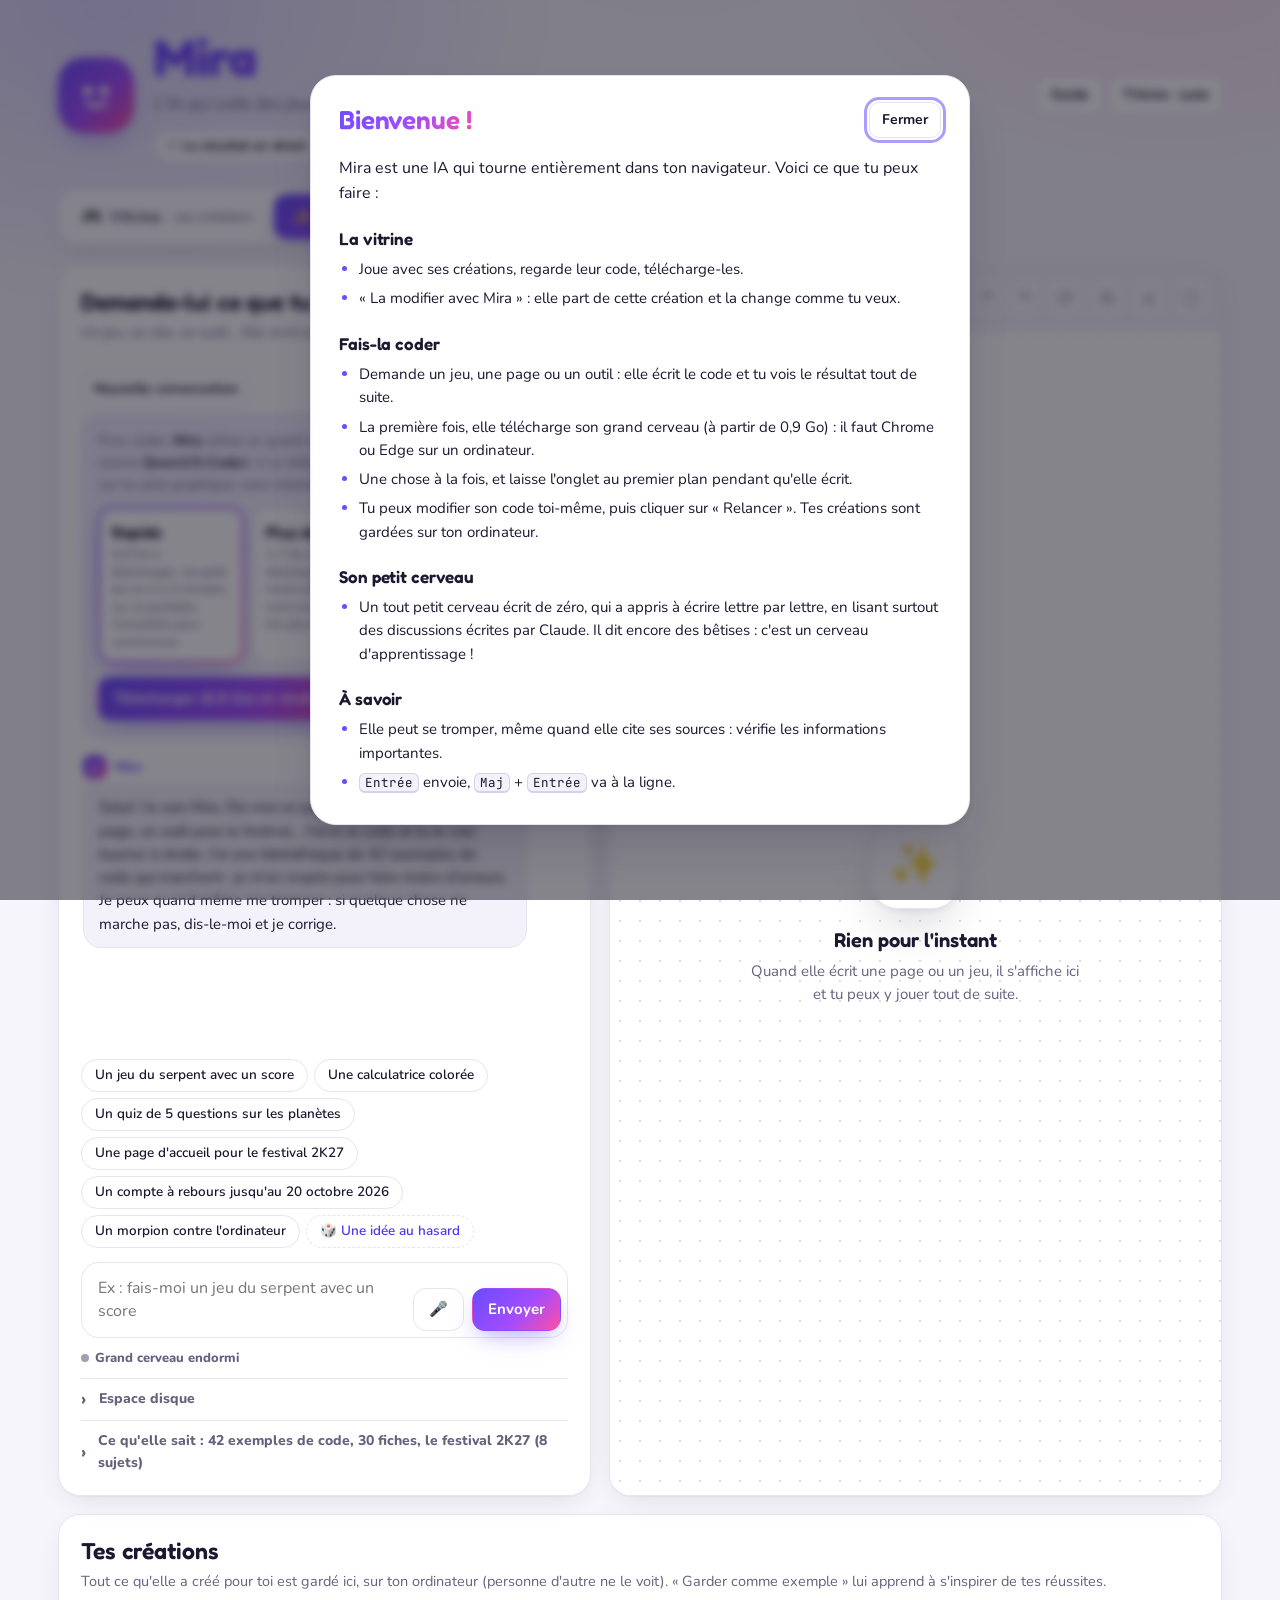
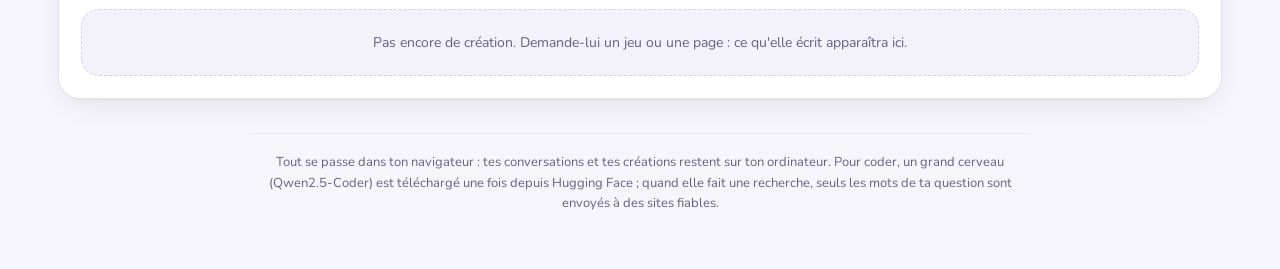
==== commit 95d715bb: "Mira ressemble à Claude : cerveau entraîné, 825 discussions, écriture rapide, versions" ====
--- a/index.html
+++ b/index.html
@@ -131,6 +131,8 @@
           </div>
           <span class="espace"></span>
           <div class="actions-apercu">
+            <button class="bouton petit" type="button" id="annuler-version" disabled title="Revenir à la version d'avant" aria-label="Revenir à la version d'avant">↶</button>
+            <button class="bouton petit" type="button" id="retablir-version" disabled title="Rétablir la version suivante" aria-label="Rétablir la version suivante">↷</button>
             <button class="bouton petit" type="button" id="recharger" disabled title="Relancer" aria-label="Relancer"><svg viewBox="0 0 24 24" aria-hidden="true"><path d="M20 12a8 8 0 1 1-2.6-5.9"/><path d="M20 4v5h-5"/></svg><span class="etiquette-bouton">Relancer</span></button>
             <button class="bouton petit" type="button" id="copier" disabled title="Copier le code" aria-label="Copier le code"><svg viewBox="0 0 24 24" aria-hidden="true"><rect x="9" y="9" width="11" height="11" rx="2.5"/><path d="M5 15V6.5A2.5 2.5 0 0 1 7.5 4H15"/></svg><span class="etiquette-bouton">Copier</span></button>
             <button class="bouton petit" type="button" id="telecharger-code" disabled title="Télécharger" aria-label="Télécharger"><svg viewBox="0 0 24 24" aria-hidden="true"><path d="M12 4v11"/><path d="m7 10 5 5 5-5"/><path d="M5 20h14"/></svg><span class="etiquette-bouton">Télécharger</span></button>
@@ -161,8 +163,8 @@
   <div class="vue" id="vue-cerveau" role="tabpanel" aria-labelledby="onglet-cerveau" hidden>
     <article class="carte cerveau-visiteurs discussion">
       <h2>Parle à son petit cerveau</h2>
-      <p class="sous">Ce cerveau-là a été écrit de zéro, sans aucune bibliothèque : c'est un tout petit Transformer (la même famille que les grandes IA). Il a appris en lisant quelques pages de texte, lettre par lettre. Il ne sait pas coder et il dit parfois n'importe quoi : c'est normal, il est des millions de fois plus petit que les grandes IA !</p>
-      <div id="cerveau-absent" hidden><p class="conseil">Son petit cerveau n'a pas encore été publié. Reviens plus tard !</p></div>
+      <p class="sous">Ce cerveau-là a été écrit de zéro, sans aucune bibliothèque : c'est un tout petit Transformer (la même famille que les grandes IA). Il a appris en lisant des textes, lettre par lettre, par exemple des discussions écrites par Claude (une IA d'Anthropic) dans sa façon de parler, et de vieux livres. Il ne sait pas coder et il dit parfois n'importe quoi : c'est normal, il est des milliers de fois plus petit que les grandes IA !</p>
+      <div id="cerveau-absent" hidden><p class="conseil">Son petit cerveau ne peut pas tourner dans ce navigateur.</p></div>
       <div id="cerveau-present">
         <div class="infos-cerveau">
           <span>Entraînement : <b id="cerveau-etape">…</b> étapes</span>
@@ -188,7 +190,7 @@
         </form>
         <div class="reglage">
           <label for="imagination-cerveau">Imagination</label>
-          <input type="range" id="imagination-cerveau" min="0.2" max="1.5" step="0.05" value="0.6">
+          <input type="range" id="imagination-cerveau" min="0.2" max="1.5" step="0.05" value="0.4">
           <output id="imagination-cerveau-valeur" for="imagination-cerveau">0,60</output>
         </div>
       </div>
@@ -218,7 +220,7 @@
   </ul>
   <h3>Son petit cerveau</h3>
   <ul>
-    <li>Un tout petit cerveau écrit de zéro, qui a appris à écrire lettre par lettre. Il dit souvent des bêtises : c'est un cerveau d'apprentissage !</li>
+    <li>Un tout petit cerveau écrit de zéro, qui a appris à écrire lettre par lettre, en lisant surtout des discussions écrites par Claude. Il dit encore des bêtises : c'est un cerveau d'apprentissage !</li>
   </ul>
   <h3>À savoir</h3>
   <ul>
--- a/style.css
+++ b/style.css
@@ -456,6 +456,7 @@
 .bloc-code pre { margin: 0; padding: 11px 13px; max-height: 260px; overflow: auto; font-family: var(--mono); font-size: 12.5px; line-height: 1.55; tab-size: 2; }
 .idees { display: flex; flex-wrap: wrap; gap: 6px; margin: 10px 0 4px; }
 .idees[hidden] { display: none; }
+.idees button.hasard { border-style: dashed; color: var(--accent-fort); }
 .demande {
   display: flex; gap: 8px; align-items: flex-end; margin-top: 10px; padding: 6px;
   border: 1.5px solid var(--bord); border-radius: 18px; background: var(--surface);
